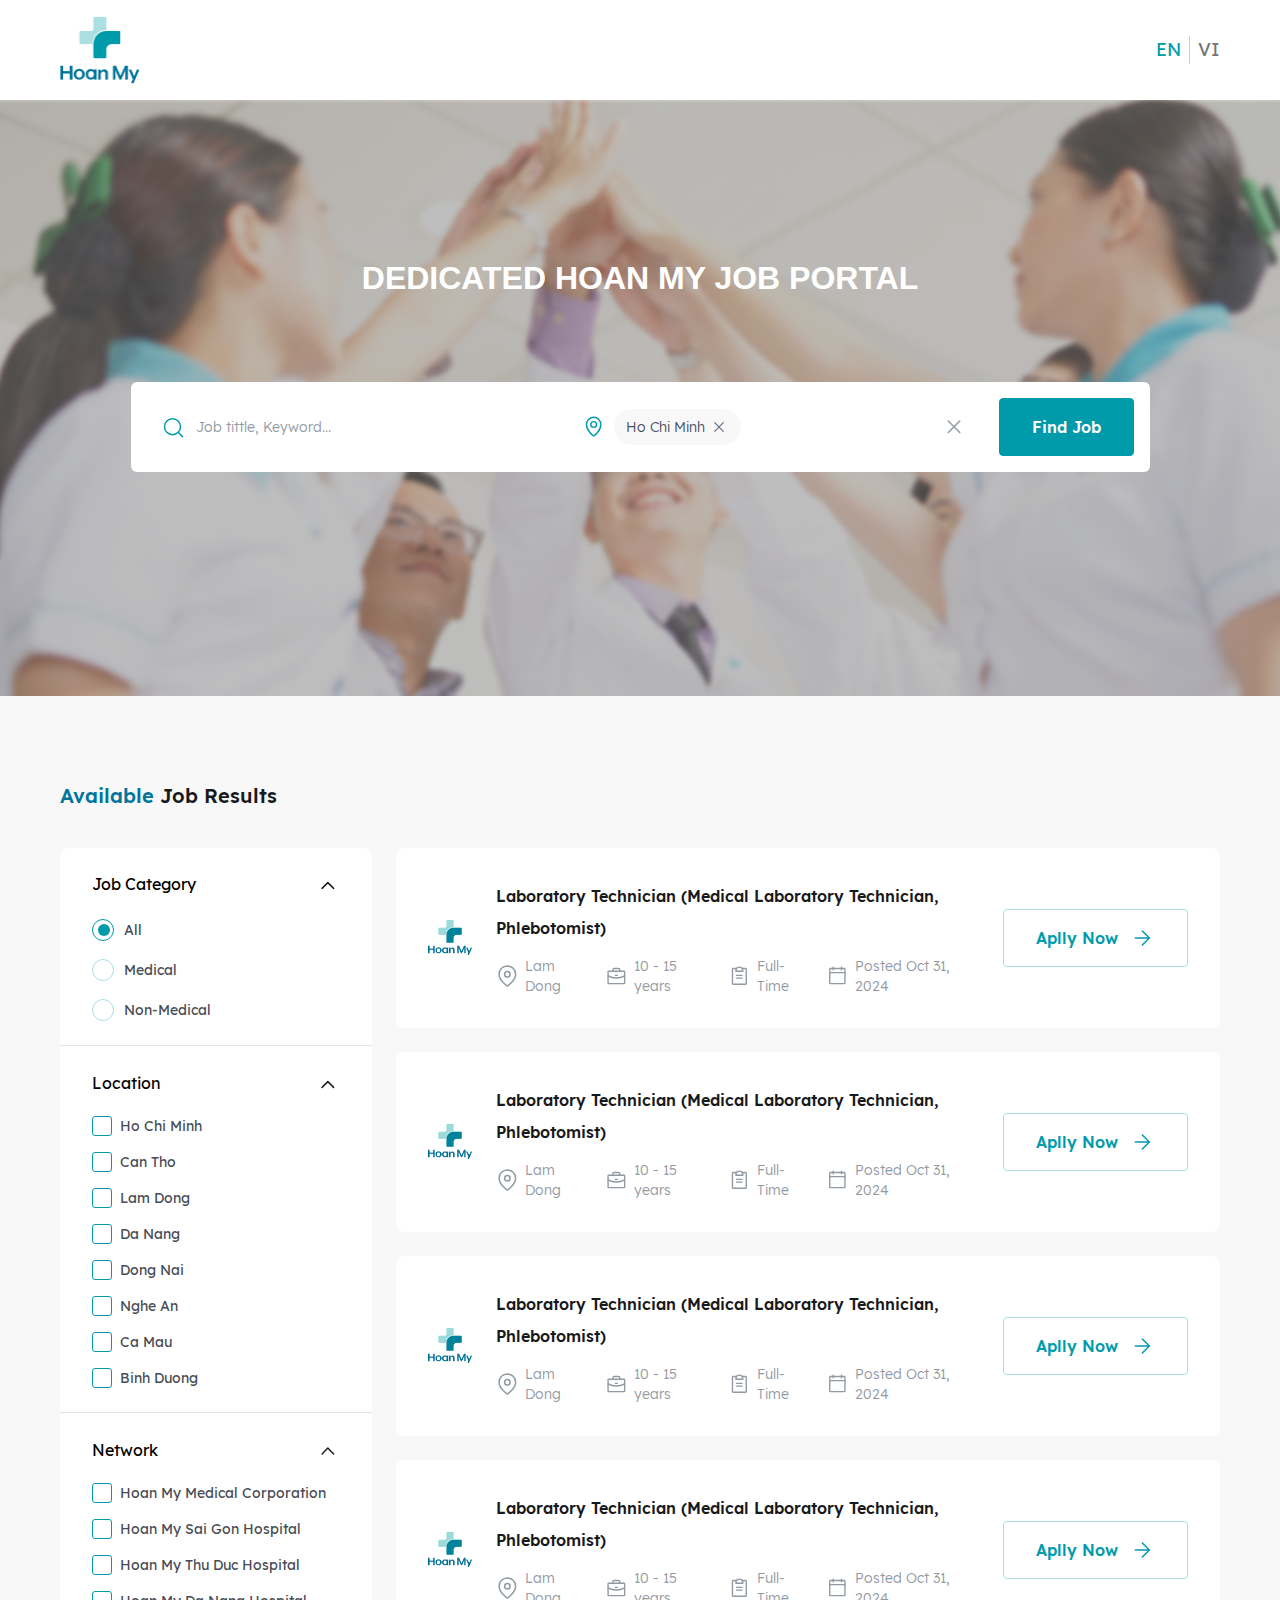
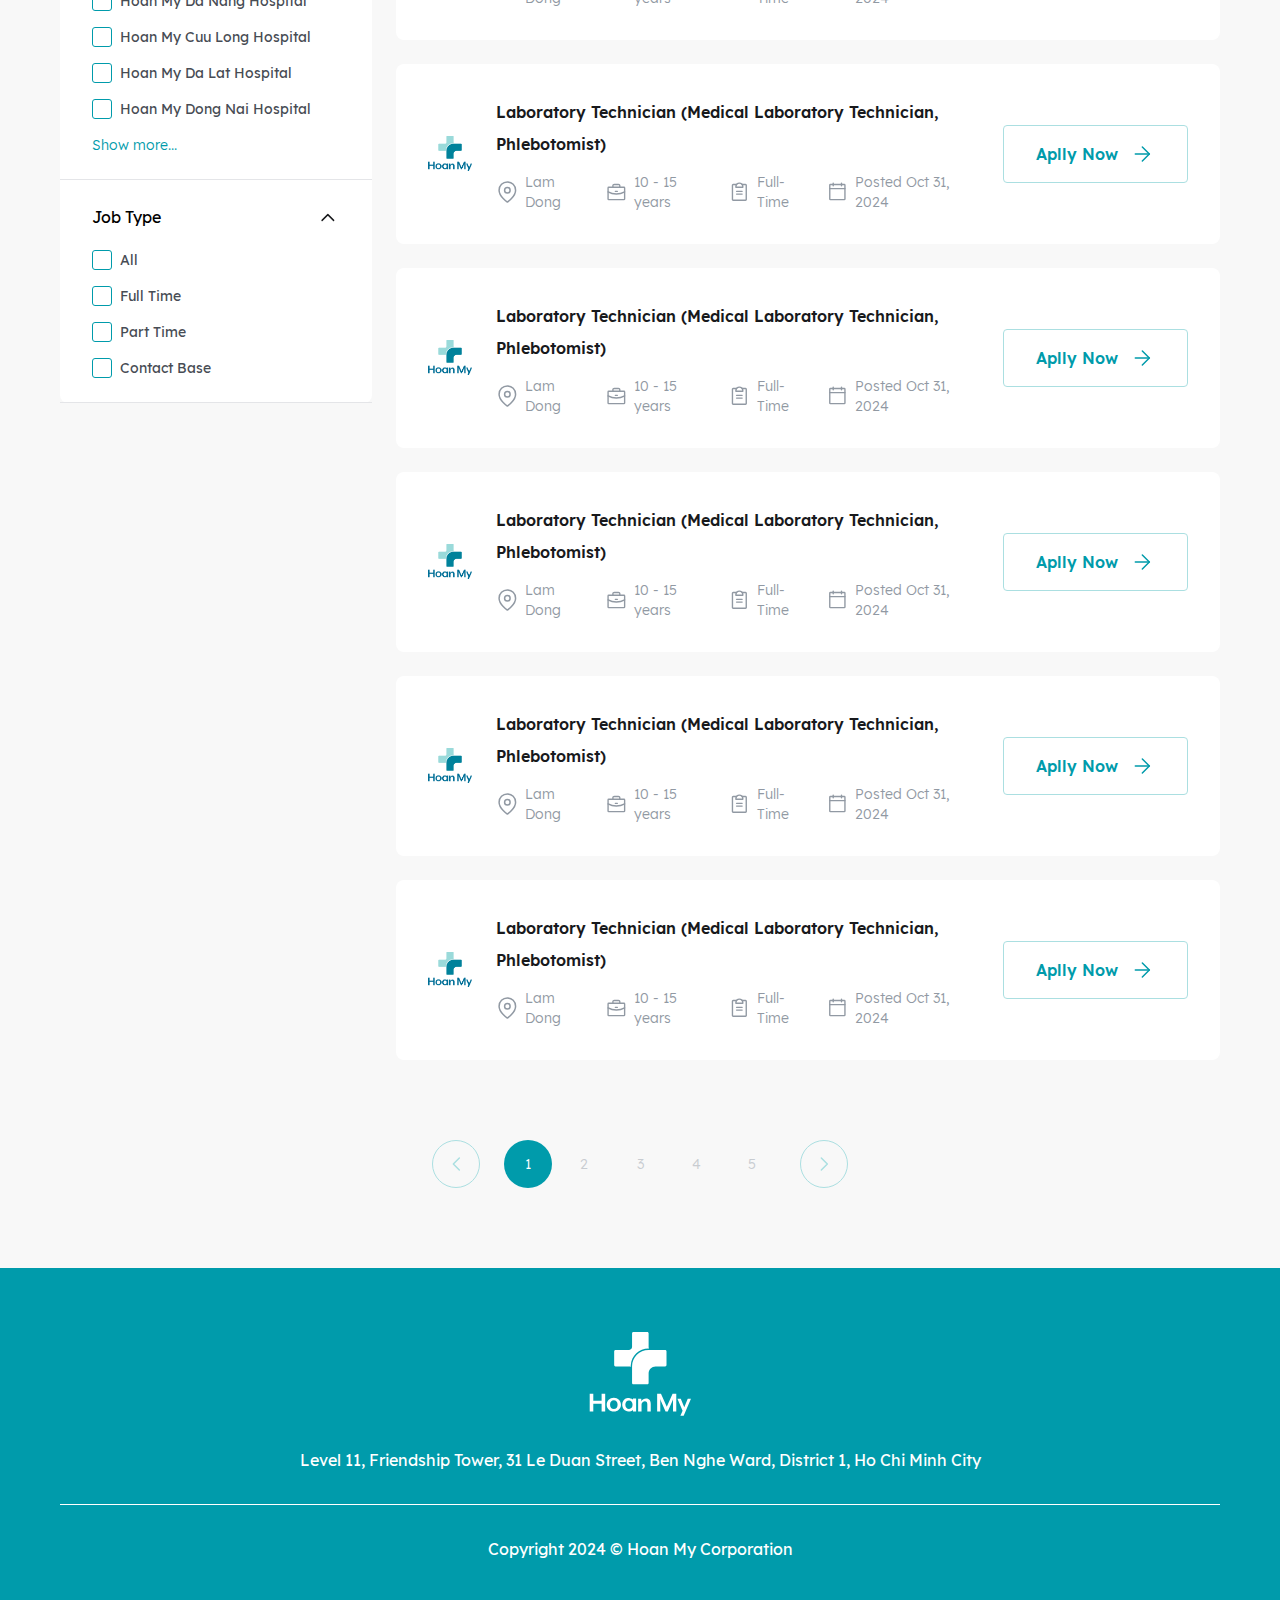
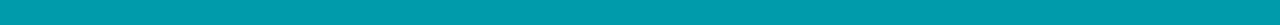
==== index.html @ b4cf0b46 "build job detail page" ====
<!DOCTYPE html>
<html lang="en">
<head>
    <meta charset="UTF-8">
    <meta name="viewport" content="width=device-width, initial-scale=1.0">
    <title>Hoanmy Career</title>
    <link rel="icon" type="image/png" href="./assets/images/logo.png">

    <!-- library -->
    <link rel="stylesheet" href="./assets/library/bootstrap/bootstrap.min.css" />
    <link rel="stylesheet" href="./assets/library/slick/slick/slick.css">
    <link rel="stylesheet" href="./assets/library/slick/slick/slick-theme.css">
    <link rel="stylesheet" href="https://cdnjs.cloudflare.com/ajax/libs/font-awesome/4.7.0/css/font-awesome.min.css">

    <!-- css -->
    <link rel="stylesheet" href="./assets/css/header.css">
    <link rel="stylesheet" href="./assets/css/footer.css">
    <link rel="stylesheet" href="./assets/css/main.css">
    <link rel="stylesheet" href="./assets/css/home.css">
</head>
<body>
    <header>
        <div class="container">
            <div class="header">
                <div>
                    <img class="header-logo" src="./assets/images/logo.png" alt="Hoanmy Logo">
                </div>
                <div class="language">
                    <a class="language-text active" href="#">EN</a>
                    <a class="language-text" href="#">VI</a>
                </div>
            </div>
        </div>
    </header>
    <main>
        <section class="hero">
            <img class="hero-banner" src="./assets/images/hero-banner.png" alt="hoanmy hero banner">
            <div class="hero-content">
                <div class="container">
                    <div>
                        <div class="hero-container">
                            <div class="hero-heading">
                                <h1 class="hero-title">DEDICATED HOAN MY JOB PORTAL</h1>
                            </div>
                            <form class="search">
                                <div class="search-container">
                                    <div class="search-text">
                                        <div class="keyword-text">
                                            <div>
                                                <img src="./assets/images/fi_search.svg" alt="search logo">
                                            </div>
                                            <input type="text" name="keyword" id="keyword" placeholder="Job tittle, Keyword...">
                                        </div>
                                    </div>
                                    <div class="search-dropdown">
                                        <div class="dropdown">
                                            <div>
                                                <img class="logo-location" src="./assets/images/search-location.svg" alt="location logo">
                                            </div>
                                            <div class="dropdown-label">Preferred Location</div>
                                            <div class="dropdown-list">
                                                <div>
                                                    <div class="checkbox">
                                                        <input type="checkbox" name="dropdown-group" class="check checkbox-custom" id="checkbox-custom_01" value="1">
                                                        <label for="checkbox-custom_01" class="checkbox-custom-label">Ho Chi Minh</label>
                                                    </div>
                                                    <div class="checkbox">
                                                        <input type="checkbox" name="dropdown-group" class="check checkbox-custom" id="checkbox-custom_02" value="2">
                                                        <label for="checkbox-custom_02" class="checkbox-custom-label">Can Tho</label>
                                                    </div>
                                                    <div class="checkbox">
                                                        <input type="checkbox" name="dropdown-group" class="check checkbox-custom" id="checkbox-custom_03" value="3">
                                                        <label for="checkbox-custom_03" class="checkbox-custom-label">Lam Dong</label>
                                                    </div>
                                                    <div class="checkbox">
                                                        <input type="checkbox" name="dropdown-group" class="check checkbox-custom" id="checkbox-custom_09" value="9">
                                                        <label for="checkbox-custom_09" class="checkbox-custom-label">Da Nang</label>
                                                    </div>
                                                    <div class="checkbox">
                                                        <input type="checkbox" name="dropdown-group" class="check checkbox-custom" id="checkbox-custom_04" value="4">
                                                        <label for="checkbox-custom_04" class="checkbox-custom-label">Dong Nai</label>
                                                    </div>
                                                    <div class="checkbox">
                                                        <input type="checkbox" name="dropdown-group" class="check checkbox-custom" id="checkbox-custom_05" value="5">
                                                        <label for="checkbox-custom_05" class="checkbox-custom-label">Nghe An</label>
                                                    </div>
                                                    <div class="checkbox">
                                                        <input type="checkbox" name="dropdown-group" class="check checkbox-custom" id="checkbox-custom_06" value="6">
                                                        <label for="checkbox-custom_06" class="checkbox-custom-label">Ca Mau</label>
                                                    </div>
                                                    <div class="checkbox">
                                                        <input type="checkbox" name="dropdown-group" class="check checkbox-custom" id="checkbox-custom_07" value="7">
                                                        <label for="checkbox-custom_07" class="checkbox-custom-label">Binh duong</label>
                                                    </div>
                                                    <div class="checkbox">
                                                        <input type="checkbox" name="dropdown-group" class="check checkbox-custom" id="checkbox-custom_08" value="8">
                                                        <label for="checkbox-custom_08" class="checkbox-custom-label">Binh Phuoc</label>
                                                    </div>
                                                </div>
                                            </div>
                                            <div>
                                                <img class="logo-dropdown" src="./assets/images/search-dropdown.svg" alt="dropdown cion">
                                                <img class="logo-close" src="./assets/images/close-dropdown.svg" alt="close icon">
                                            </div>
                                        </div>
                                    </div>
                                    <div class="search-button">
                                        <button class="btn btn-primary">Find Job</button>
                                    </div>
                                </div>
                            </form>
                        </div>
                    </div>
                </div>
            </div>
        </section>
        <section class="career">
            <div class="container">
                <div class="career-heading">
                    <div class="career-title"><span>Available</span> Job Results</div>
                    <div class="filter-carrer">
                        <div>Filter</div>
                        <div><img src="./assets/images/SlidersHorizontal.svg" alt="SlidersHorizontal icon"></div>
                    </div>
                </div>
                <div class="career-result">
                    <form class="career-filter">
                        <div class="filter-item">
                            <div class="filter-item-top">
                                <div class="filter-heading">
                                    Job Category
                                </div>
                                <div>
                                    <img class="filter-icon-up" src="./assets/images/fi_chevron-up.svg" alt="chevron-up icon">
                                </div>
                            </div>
                            <div class="filter-item-bottom">
                                <div class="filter-bottom-list">
                                    <div>
                                        <input type="radio" id="all" name="category" value="all" checked>
                                        <label for="all">All</label>
                                    </div>
                                    <div>
                                        <input type="radio" id="medical" name="category" value="medical">
                                        <label for="medical">Medical</label>
                                    </div>
                                    <div>
                                        <input type="radio" id="non-medical" name="category" value="non-medical">
                                        <label for="non-medical">Non-Medical</label>
                                    </div>
                                </div>
                            </div>
                        </div>
                        <div class="filter-item">
                            <div class="filter-item-top">
                                <div class="filter-heading">
                                    Location
                                </div>
                                <div>
                                    <img class="filter-icon-up" src="./assets/images/fi_chevron-up.svg" alt="chevron-up icon">
                                </div>
                            </div>
                            <div class="filter-item-bottom">
                                <div class="filter-bottom-list">
                                    <div class="group-checkbox">
                                        <input type="checkbox" id="location_1" name="location_1" value="ho chi minh">
                                        <label for="location_1">Ho Chi Minh</label>
                                    </div>
                                    <div class="group-checkbox">
                                        <input type="checkbox" id="location_2" name="location_2" value="can tho">
                                        <label for="location_2">Can Tho</label>
                                    </div>
                                    <div class="group-checkbox">
                                        <input type="checkbox" id="location_3" name="location_3" value="lam dong">
                                        <label for="location_3">Lam Dong</label>
                                    </div>
                                    <div class="group-checkbox">
                                        <input type="checkbox" id="location_4" name="location_4" value="da nang">
                                        <label for="location_4">Da Nang</label>
                                    </div>
                                    <div class="group-checkbox">
                                        <input type="checkbox" id="location_5" name="location_5" value="Dong Nai">
                                        <label for="location_5">Dong Nai</label>
                                    </div>
                                    <div class="group-checkbox">
                                        <input type="checkbox" id="location_6" name="location_6" value="Nghe An">
                                        <label for="location_6">Nghe An</label>
                                    </div>
                                    <div class="group-checkbox">
                                        <input type="checkbox" id="location_7" name="location_7" value="Ca Mau">
                                        <label for="location_7">Ca Mau</label>
                                    </div>
                                    <div class="group-checkbox">
                                        <input type="checkbox" id="location_8" name="location_8" value="Binh Duong">
                                        <label for="location_8">Binh Duong</label>
                                    </div>
                                </div>
                            </div>
                        </div>
                        <div class="filter-item">
                            <div class="filter-item-top">
                                <div class="filter-heading">
                                    Network
                                </div>
                                <div>
                                    <img class="filter-icon-up" src="./assets/images/fi_chevron-up.svg" alt="chevron-up icon">
                                </div>
                            </div>
                            <div class="filter-item-bottom">
                                <div class="filter-bottom-list">
                                    <div class="group-checkbox">
                                        <input type="checkbox" id="network_1" name="network_1" value="Hoan My Medical Corporation">
                                        <label for="network_1">Hoan My Medical Corporation</label>
                                    </div>
                                    <div class="group-checkbox">
                                        <input type="checkbox" id="network_2" name="network_2" value="Hoan My Sai Gon Hospital">
                                        <label for="network_2">Hoan My Sai Gon Hospital</label>
                                    </div>
                                    <div class="group-checkbox">
                                        <input type="checkbox" id="network_3" name="network_3" value="Hoan My Thu Duc Hospital">
                                        <label for="network_3">Hoan My Thu Duc Hospital</label>
                                    </div>
                                    <div class="group-checkbox">
                                        <input type="checkbox" id="network_4" name="network_4" value="Hoan My Da Nang Hospital">
                                        <label for="network_4">Hoan My Da Nang Hospital</label>
                                    </div>
                                    <div class="group-checkbox">
                                        <input type="checkbox" id="network_5" name="network_5" value="Hoan My Cuu Long Hospital">
                                        <label for="network_5">Hoan My Cuu Long Hospital</label>
                                    </div>
                                    <div class="group-checkbox">
                                        <input type="checkbox" id="network_6" name="network_6" value="Hoan My Da Lat Hospital">
                                        <label for="network_6">Hoan My Da Lat Hospital</label>
                                    </div>
                                    <div class="group-checkbox">
                                        <input type="checkbox" id="network_7" name="network_7" value="Hoan My Dong Nai Hospital">
                                        <label for="network_7">Hoan My Dong Nai Hospital</label>
                                    </div>
                                    <div class="show-more-filter">Show more...</div>
                                </div>
                            </div>
                        </div>
                        <div class="filter-item">
                            <div class="filter-item-top">
                                <div class="filter-heading">
                                    Job Type
                                </div>
                                <div>
                                    <img class="filter-icon-up" src="./assets/images/fi_chevron-up.svg" alt="chevron-up icon">
                                </div>
                            </div>
                            <div class="filter-item-bottom">
                                <div class="filter-bottom-list">
                                    <div class="group-checkbox">
                                        <input type="checkbox" id="type_1" name="type_1" value="All">
                                        <label for="type_1">All</label>
                                    </div>
                                    <div class="group-checkbox">
                                        <input type="checkbox" id="type_2" name="type_2" value="Full Time">
                                        <label for="type_2">Full Time</label>
                                    </div>
                                    <div class="group-checkbox">
                                        <input type="checkbox" id="type_3" name="type_3" value="Part Time">
                                        <label for="type_3">Part Time</label>
                                    </div>
                                    <div class="group-checkbox">
                                        <input type="checkbox" id="type_4" name="type_4" value="Contact Base">
                                        <label for="type_4">Contact Base</label>
                                    </div>
                                </div>
                            </div>
                        </div>
                    </form>
                    <div class="career-list">
                        <div class="career-item">
                            <div>
                                <img class="logo" src="./assets/images/logo-hoanmy.png" alt="hoanmy logo">
                            </div>
                            <div class="job-content">
                                <div class="job-title">Laboratory Technician (Medical Laboratory Technician, Phlebotomist)</div>
                                <div class="job-desc">
                                    <div>
                                        <div><img src="./assets/images/fi_map-pin.svg" alt="location"></div>
                                        <div>Lam Dong</div>
                                    </div>
                                    <div>
                                        <div><img src="./assets/images/Briefcase.svg" alt="year exp icon"></div>
                                        <div>10 - 15 years</div>
                                    </div>
                                    <div>
                                        <div><img src="./assets/images/ClipboardText.svg" alt="Clipboard icon"></div>
                                        <div>Full-Time</div>
                                    </div>
                                    <div>
                                        <div><img src="./assets/images/CalendarBlank.svg" alt="CalendarBlank icon"></div>
                                        <div>Posted Oct 31, 2024</div>
                                    </div>
                                </div>
                            </div>
                            <div class="job-btn">
                                <a href="./detail.html" class="btn btn-secondary">
                                    <span>Aplly now</span>
                                    <img src="./assets/images/fi_arrow-right.svg" alt="fi_arrow-right icon">
                                </a>
                            </div>
                        </div>
                        <div class="career-item">
                            <div>
                                <img class="logo" src="./assets/images/logo-hoanmy.png" alt="hoanmy logo">
                            </div>
                            <div class="job-content">
                                <div class="job-title">Laboratory Technician (Medical Laboratory Technician, Phlebotomist)</div>
                                <div class="job-desc">
                                    <div>
                                        <div><img src="./assets/images/fi_map-pin.svg" alt="location"></div>
                                        <div>Lam Dong</div>
                                    </div>
                                    <div>
                                        <div><img src="./assets/images/Briefcase.svg" alt="year exp icon"></div>
                                        <div>10 - 15 years</div>
                                    </div>
                                    <div>
                                        <div><img src="./assets/images/ClipboardText.svg" alt="Clipboard icon"></div>
                                        <div>Full-Time</div>
                                    </div>
                                    <div>
                                        <div><img src="./assets/images/CalendarBlank.svg" alt="CalendarBlank icon"></div>
                                        <div>Posted Oct 31, 2024</div>
                                    </div>
                                </div>
                            </div>
                            <div class="job-btn">
                                <a href="./detail.html" class="btn btn-secondary">
                                    <span>Aplly now</span>
                                    <img src="./assets/images/fi_arrow-right.svg" alt="fi_arrow-right icon">
                                </a>
                            </div>
                        </div>
                        <div class="career-item">
                            <div>
                                <img class="logo" src="./assets/images/logo-hoanmy.png" alt="hoanmy logo">
                            </div>
                            <div class="job-content">
                                <div class="job-title">Laboratory Technician (Medical Laboratory Technician, Phlebotomist)</div>
                                <div class="job-desc">
                                    <div>
                                        <div><img src="./assets/images/fi_map-pin.svg" alt="location"></div>
                                        <div>Lam Dong</div>
                                    </div>
                                    <div>
                                        <div><img src="./assets/images/Briefcase.svg" alt="year exp icon"></div>
                                        <div>10 - 15 years</div>
                                    </div>
                                    <div>
                                        <div><img src="./assets/images/ClipboardText.svg" alt="Clipboard icon"></div>
                                        <div>Full-Time</div>
                                    </div>
                                    <div>
                                        <div><img src="./assets/images/CalendarBlank.svg" alt="CalendarBlank icon"></div>
                                        <div>Posted Oct 31, 2024</div>
                                    </div>
                                </div>
                            </div>
                            <div class="job-btn">
                                <a href="./detail.html" class="btn btn-secondary">
                                    <span>Aplly now</span>
                                    <img src="./assets/images/fi_arrow-right.svg" alt="fi_arrow-right icon">
                                </a>
                            </div>
                        </div>
                        <div class="career-item">
                            <div>
                                <img class="logo" src="./assets/images/logo-hoanmy.png" alt="hoanmy logo">
                            </div>
                            <div class="job-content">
                                <div class="job-title">Laboratory Technician (Medical Laboratory Technician, Phlebotomist)</div>
                                <div class="job-desc">
                                    <div>
                                        <div><img src="./assets/images/fi_map-pin.svg" alt="location"></div>
                                        <div>Lam Dong</div>
                                    </div>
                                    <div>
                                        <div><img src="./assets/images/Briefcase.svg" alt="year exp icon"></div>
                                        <div>10 - 15 years</div>
                                    </div>
                                    <div>
                                        <div><img src="./assets/images/ClipboardText.svg" alt="Clipboard icon"></div>
                                        <div>Full-Time</div>
                                    </div>
                                    <div>
                                        <div><img src="./assets/images/CalendarBlank.svg" alt="CalendarBlank icon"></div>
                                        <div>Posted Oct 31, 2024</div>
                                    </div>
                                </div>
                            </div>
                            <div class="job-btn">
                                <a href="./detail.html" class="btn btn-secondary">
                                    <span>Aplly now</span>
                                    <img src="./assets/images/fi_arrow-right.svg" alt="fi_arrow-right icon">
                                </a>
                            </div>
                        </div>
                        <div class="career-item">
                            <div>
                                <img class="logo" src="./assets/images/logo-hoanmy.png" alt="hoanmy logo">
                            </div>
                            <div class="job-content">
                                <div class="job-title">Laboratory Technician (Medical Laboratory Technician, Phlebotomist)</div>
                                <div class="job-desc">
                                    <div>
                                        <div><img src="./assets/images/fi_map-pin.svg" alt="location"></div>
                                        <div>Lam Dong</div>
                                    </div>
                                    <div>
                                        <div><img src="./assets/images/Briefcase.svg" alt="year exp icon"></div>
                                        <div>10 - 15 years</div>
                                    </div>
                                    <div>
                                        <div><img src="./assets/images/ClipboardText.svg" alt="Clipboard icon"></div>
                                        <div>Full-Time</div>
                                    </div>
                                    <div>
                                        <div><img src="./assets/images/CalendarBlank.svg" alt="CalendarBlank icon"></div>
                                        <div>Posted Oct 31, 2024</div>
                                    </div>
                                </div>
                            </div>
                            <div class="job-btn">
                                <a href="./detail.html" class="btn btn-secondary">
                                    <span>Aplly now</span>
                                    <img src="./assets/images/fi_arrow-right.svg" alt="fi_arrow-right icon">
                                </a>
                            </div>
                        </div>
                        <div class="career-item">
                            <div>
                                <img class="logo" src="./assets/images/logo-hoanmy.png" alt="hoanmy logo">
                            </div>
                            <div class="job-content">
                                <div class="job-title">Laboratory Technician (Medical Laboratory Technician, Phlebotomist)</div>
                                <div class="job-desc">
                                    <div>
                                        <div><img src="./assets/images/fi_map-pin.svg" alt="location"></div>
                                        <div>Lam Dong</div>
                                    </div>
                                    <div>
                                        <div><img src="./assets/images/Briefcase.svg" alt="year exp icon"></div>
                                        <div>10 - 15 years</div>
                                    </div>
                                    <div>
                                        <div><img src="./assets/images/ClipboardText.svg" alt="Clipboard icon"></div>
                                        <div>Full-Time</div>
                                    </div>
                                    <div>
                                        <div><img src="./assets/images/CalendarBlank.svg" alt="CalendarBlank icon"></div>
                                        <div>Posted Oct 31, 2024</div>
                                    </div>
                                </div>
                            </div>
                            <div class="job-btn">
                                <a href="./detail.html" class="btn btn-secondary">
                                    <span>Aplly now</span>
                                    <img src="./assets/images/fi_arrow-right.svg" alt="fi_arrow-right icon">
                                </a>
                            </div>
                        </div>
                        <div class="career-item">
                            <div>
                                <img class="logo" src="./assets/images/logo-hoanmy.png" alt="hoanmy logo">
                            </div>
                            <div class="job-content">
                                <div class="job-title">Laboratory Technician (Medical Laboratory Technician, Phlebotomist)</div>
                                <div class="job-desc">
                                    <div>
                                        <div><img src="./assets/images/fi_map-pin.svg" alt="location"></div>
                                        <div>Lam Dong</div>
                                    </div>
                                    <div>
                                        <div><img src="./assets/images/Briefcase.svg" alt="year exp icon"></div>
                                        <div>10 - 15 years</div>
                                    </div>
                                    <div>
                                        <div><img src="./assets/images/ClipboardText.svg" alt="Clipboard icon"></div>
                                        <div>Full-Time</div>
                                    </div>
                                    <div>
                                        <div><img src="./assets/images/CalendarBlank.svg" alt="CalendarBlank icon"></div>
                                        <div>Posted Oct 31, 2024</div>
                                    </div>
                                </div>
                            </div>
                            <div class="job-btn">
                                <a href="./detail.html" class="btn btn-secondary">
                                    <span>Aplly now</span>
                                    <img src="./assets/images/fi_arrow-right.svg" alt="fi_arrow-right icon">
                                </a>
                            </div>
                        </div>
                        <div class="career-item">
                            <div>
                                <img class="logo" src="./assets/images/logo-hoanmy.png" alt="hoanmy logo">
                            </div>
                            <div class="job-content">
                                <div class="job-title">Laboratory Technician (Medical Laboratory Technician, Phlebotomist)</div>
                                <div class="job-desc">
                                    <div>
                                        <div><img src="./assets/images/fi_map-pin.svg" alt="location"></div>
                                        <div>Lam Dong</div>
                                    </div>
                                    <div>
                                        <div><img src="./assets/images/Briefcase.svg" alt="year exp icon"></div>
                                        <div>10 - 15 years</div>
                                    </div>
                                    <div>
                                        <div><img src="./assets/images/ClipboardText.svg" alt="Clipboard icon"></div>
                                        <div>Full-Time</div>
                                    </div>
                                    <div>
                                        <div><img src="./assets/images/CalendarBlank.svg" alt="CalendarBlank icon"></div>
                                        <div>Posted Oct 31, 2024</div>
                                    </div>
                                </div>
                            </div>
                            <div class="job-btn">
                                <a href="./detail.html" class="btn btn-secondary">
                                    <span>Aplly now</span>
                                    <img src="./assets/images/fi_arrow-right.svg" alt="fi_arrow-right icon">
                                </a>
                            </div>
                        </div>
                        <div class="career-item">
                            <div>
                                <img class="logo" src="./assets/images/logo-hoanmy.png" alt="hoanmy logo">
                            </div>
                            <div class="job-content">
                                <div class="job-title">Laboratory Technician (Medical Laboratory Technician, Phlebotomist)</div>
                                <div class="job-desc">
                                    <div>
                                        <div><img src="./assets/images/fi_map-pin.svg" alt="location"></div>
                                        <div>Lam Dong</div>
                                    </div>
                                    <div>
                                        <div><img src="./assets/images/Briefcase.svg" alt="year exp icon"></div>
                                        <div>10 - 15 years</div>
                                    </div>
                                    <div>
                                        <div><img src="./assets/images/ClipboardText.svg" alt="Clipboard icon"></div>
                                        <div>Full-Time</div>
                                    </div>
                                    <div>
                                        <div><img src="./assets/images/CalendarBlank.svg" alt="CalendarBlank icon"></div>
                                        <div>Posted Oct 31, 2024</div>
                                    </div>
                                </div>
                            </div>
                            <div class="job-btn">
                                <a href="./detail.html" class="btn btn-secondary">
                                    <span>Aplly now</span>
                                    <img src="./assets/images/fi_arrow-right.svg" alt="fi_arrow-right icon">
                                </a>
                            </div>
                        </div>
                    </div>
                    <div class="no-result d-none">
                        <div class="title">No result is found</div>
                        <div class="desc">We haven't found a job that meets your criteria yet.</div>
                    </div>
                    <div class="career-list-mb">
                        <a href="./detail.html" class="career-list-mb-item">
                            <div class="career-list-mb-top">
                                <div class="logo">
                                    <img src="./assets/images/HMSG_Logo_Eng_Vertical.png" alt="hoanmy logo">
                                </div>
                                <div class="job-content">
                                    <div class="job-title">Laboratory Technician (Medical Laboratory Technician, Phlebotomist)</div>
                                    <div class="job-detail-mb">
                                        <div>
                                            <img src="./assets/images/fi_map-pin.svg" alt="map icon">
                                        </div>
                                        <div>Ho Chi Minh</div>
                                    </div>
                                </div>
                            </div>
                            <div class="career-list-mb-bot">
                                <div class="job-detail-mb">
                                    <div>
                                        <img src="./assets/images/Briefcase.svg" alt="Briefcase icon">
                                    </div>
                                    <div>10 - 15 years</div>
                                </div>
                                <div class="job-detail-mb">
                                    <div>
                                        <img src="./assets/images/ClipboardText.svg" alt="ClipboardText icon">
                                    </div>
                                    <div>Full-Time</div>
                                </div>
                                <div class="job-detail-mb">
                                    <div>
                                        <img src="./assets/images/CalendarBlank.svg" alt="CalendarBlank icon">
                                    </div>
                                    <div>Posted Oct 31, 2024</div>
                                </div>
                            </div>
                        </a>
                        <a href="./detail.html" class="career-list-mb-item">
                            <div class="career-list-mb-top">
                                <div class="logo">
                                    <img src="./assets/images/HMSG_Logo_Eng_Vertical.png" alt="hoanmy logo">
                                </div>
                                <div class="job-content">
                                    <div class="job-title">Laboratory Technician (Medical Laboratory Technician, Phlebotomist)</div>
                                    <div class="job-detail-mb">
                                        <div>
                                            <img src="./assets/images/fi_map-pin.svg" alt="map icon">
                                        </div>
                                        <div>Ho Chi Minh</div>
                                    </div>
                                </div>
                            </div>
                            <div class="career-list-mb-bot">
                                <div class="job-detail-mb">
                                    <div>
                                        <img src="./assets/images/Briefcase.svg" alt="Briefcase icon">
                                    </div>
                                    <div>10 - 15 years</div>
                                </div>
                                <div class="job-detail-mb">
                                    <div>
                                        <img src="./assets/images/ClipboardText.svg" alt="ClipboardText icon">
                                    </div>
                                    <div>Full-Time</div>
                                </div>
                                <div class="job-detail-mb">
                                    <div>
                                        <img src="./assets/images/CalendarBlank.svg" alt="CalendarBlank icon">
                                    </div>
                                    <div>Posted Oct 31, 2024</div>
                                </div>
                            </div>
                        </a>
                        <a href="./detail.html" class="career-list-mb-item">
                            <div class="career-list-mb-top">
                                <div class="logo">
                                    <img src="./assets/images/HMSG_Logo_Eng_Vertical.png" alt="hoanmy logo">
                                </div>
                                <div class="job-content">
                                    <div class="job-title">Laboratory Technician (Medical Laboratory Technician, Phlebotomist)</div>
                                    <div class="job-detail-mb">
                                        <div>
                                            <img src="./assets/images/fi_map-pin.svg" alt="map icon">
                                        </div>
                                        <div>Ho Chi Minh</div>
                                    </div>
                                </div>
                            </div>
                            <div class="career-list-mb-bot">
                                <div class="job-detail-mb">
                                    <div>
                                        <img src="./assets/images/Briefcase.svg" alt="Briefcase icon">
                                    </div>
                                    <div>10 - 15 years</div>
                                </div>
                                <div class="job-detail-mb">
                                    <div>
                                        <img src="./assets/images/ClipboardText.svg" alt="ClipboardText icon">
                                    </div>
                                    <div>Full-Time</div>
                                </div>
                                <div class="job-detail-mb">
                                    <div>
                                        <img src="./assets/images/CalendarBlank.svg" alt="CalendarBlank icon">
                                    </div>
                                    <div>Posted Oct 31, 2024</div>
                                </div>
                            </div>
                        </a>
                        <a href="./detail.html" class="career-list-mb-item">
                            <div class="career-list-mb-top">
                                <div class="logo">
                                    <img src="./assets/images/HMSG_Logo_Eng_Vertical.png" alt="hoanmy logo">
                                </div>
                                <div class="job-content">
                                    <div class="job-title">Laboratory Technician (Medical Laboratory Technician, Phlebotomist)</div>
                                    <div class="job-detail-mb">
                                        <div>
                                            <img src="./assets/images/fi_map-pin.svg" alt="map icon">
                                        </div>
                                        <div>Ho Chi Minh</div>
                                    </div>
                                </div>
                            </div>
                            <div class="career-list-mb-bot">
                                <div class="job-detail-mb">
                                    <div>
                                        <img src="./assets/images/Briefcase.svg" alt="Briefcase icon">
                                    </div>
                                    <div>10 - 15 years</div>
                                </div>
                                <div class="job-detail-mb">
                                    <div>
                                        <img src="./assets/images/ClipboardText.svg" alt="ClipboardText icon">
                                    </div>
                                    <div>Full-Time</div>
                                </div>
                                <div class="job-detail-mb">
                                    <div>
                                        <img src="./assets/images/CalendarBlank.svg" alt="CalendarBlank icon">
                                    </div>
                                    <div>Posted Oct 31, 2024</div>
                                </div>
                            </div>
                        </a>
                        <a href="./detail.html" class="career-list-mb-item">
                            <div class="career-list-mb-top">
                                <div class="logo">
                                    <img src="./assets/images/HMSG_Logo_Eng_Vertical.png" alt="hoanmy logo">
                                </div>
                                <div class="job-content">
                                    <div class="job-title">Laboratory Technician (Medical Laboratory Technician, Phlebotomist)</div>
                                    <div class="job-detail-mb">
                                        <div>
                                            <img src="./assets/images/fi_map-pin.svg" alt="map icon">
                                        </div>
                                        <div>Ho Chi Minh</div>
                                    </div>
                                </div>
                            </div>
                            <div class="career-list-mb-bot">
                                <div class="job-detail-mb">
                                    <div>
                                        <img src="./assets/images/Briefcase.svg" alt="Briefcase icon">
                                    </div>
                                    <div>10 - 15 years</div>
                                </div>
                                <div class="job-detail-mb">
                                    <div>
                                        <img src="./assets/images/ClipboardText.svg" alt="ClipboardText icon">
                                    </div>
                                    <div>Full-Time</div>
                                </div>
                                <div class="job-detail-mb">
                                    <div>
                                        <img src="./assets/images/CalendarBlank.svg" alt="CalendarBlank icon">
                                    </div>
                                    <div>Posted Oct 31, 2024</div>
                                </div>
                            </div>
                        </a>
                        <a href="./detail.html" class="career-list-mb-item">
                            <div class="career-list-mb-top">
                                <div class="logo">
                                    <img src="./assets/images/HMSG_Logo_Eng_Vertical.png" alt="hoanmy logo">
                                </div>
                                <div class="job-content">
                                    <div class="job-title">Laboratory Technician (Medical Laboratory Technician, Phlebotomist)</div>
                                    <div class="job-detail-mb">
                                        <div>
                                            <img src="./assets/images/fi_map-pin.svg" alt="map icon">
                                        </div>
                                        <div>Ho Chi Minh</div>
                                    </div>
                                </div>
                            </div>
                            <div class="career-list-mb-bot">
                                <div class="job-detail-mb">
                                    <div>
                                        <img src="./assets/images/Briefcase.svg" alt="Briefcase icon">
                                    </div>
                                    <div>10 - 15 years</div>
                                </div>
                                <div class="job-detail-mb">
                                    <div>
                                        <img src="./assets/images/ClipboardText.svg" alt="ClipboardText icon">
                                    </div>
                                    <div>Full-Time</div>
                                </div>
                                <div class="job-detail-mb">
                                    <div>
                                        <img src="./assets/images/CalendarBlank.svg" alt="CalendarBlank icon">
                                    </div>
                                    <div>Posted Oct 31, 2024</div>
                                </div>
                            </div>
                        </a>
                        <a href="./detail.html" class="career-list-mb-item">
                            <div class="career-list-mb-top">
                                <div class="logo">
                                    <img src="./assets/images/HMSG_Logo_Eng_Vertical.png" alt="hoanmy logo">
                                </div>
                                <div class="job-content">
                                    <div class="job-title">Laboratory Technician (Medical Laboratory Technician, Phlebotomist)</div>
                                    <div class="job-detail-mb">
                                        <div>
                                            <img src="./assets/images/fi_map-pin.svg" alt="map icon">
                                        </div>
                                        <div>Ho Chi Minh</div>
                                    </div>
                                </div>
                            </div>
                            <div class="career-list-mb-bot">
                                <div class="job-detail-mb">
                                    <div>
                                        <img src="./assets/images/Briefcase.svg" alt="Briefcase icon">
                                    </div>
                                    <div>10 - 15 years</div>
                                </div>
                                <div class="job-detail-mb">
                                    <div>
                                        <img src="./assets/images/ClipboardText.svg" alt="ClipboardText icon">
                                    </div>
                                    <div>Full-Time</div>
                                </div>
                                <div class="job-detail-mb">
                                    <div>
                                        <img src="./assets/images/CalendarBlank.svg" alt="CalendarBlank icon">
                                    </div>
                                    <div>Posted Oct 31, 2024</div>
                                </div>
                            </div>
                        </a>
                        <a href="./detail.html" class="career-list-mb-item">
                            <div class="career-list-mb-top">
                                <div class="logo">
                                    <img src="./assets/images/HMSG_Logo_Eng_Vertical.png" alt="hoanmy logo">
                                </div>
                                <div class="job-content">
                                    <div class="job-title">Laboratory Technician (Medical Laboratory Technician, Phlebotomist)</div>
                                    <div class="job-detail-mb">
                                        <div>
                                            <img src="./assets/images/fi_map-pin.svg" alt="map icon">
                                        </div>
                                        <div>Ho Chi Minh</div>
                                    </div>
                                </div>
                            </div>
                            <div class="career-list-mb-bot">
                                <div class="job-detail-mb">
                                    <div>
                                        <img src="./assets/images/Briefcase.svg" alt="Briefcase icon">
                                    </div>
                                    <div>10 - 15 years</div>
                                </div>
                                <div class="job-detail-mb">
                                    <div>
                                        <img src="./assets/images/ClipboardText.svg" alt="ClipboardText icon">
                                    </div>
                                    <div>Full-Time</div>
                                </div>
                                <div class="job-detail-mb">
                                    <div>
                                        <img src="./assets/images/CalendarBlank.svg" alt="CalendarBlank icon">
                                    </div>
                                    <div>Posted Oct 31, 2024</div>
                                </div>
                            </div>
                        </a>
                        <a href="./detail.html" class="career-list-mb-item">
                            <div class="career-list-mb-top">
                                <div class="logo">
                                    <img src="./assets/images/HMSG_Logo_Eng_Vertical.png" alt="hoanmy logo">
                                </div>
                                <div class="job-content">
                                    <div class="job-title">Laboratory Technician (Medical Laboratory Technician, Phlebotomist)</div>
                                    <div class="job-detail-mb">
                                        <div>
                                            <img src="./assets/images/fi_map-pin.svg" alt="map icon">
                                        </div>
                                        <div>Ho Chi Minh</div>
                                    </div>
                                </div>
                            </div>
                            <div class="career-list-mb-bot">
                                <div class="job-detail-mb">
                                    <div>
                                        <img src="./assets/images/Briefcase.svg" alt="Briefcase icon">
                                    </div>
                                    <div>10 - 15 years</div>
                                </div>
                                <div class="job-detail-mb">
                                    <div>
                                        <img src="./assets/images/ClipboardText.svg" alt="ClipboardText icon">
                                    </div>
                                    <div>Full-Time</div>
                                </div>
                                <div class="job-detail-mb">
                                    <div>
                                        <img src="./assets/images/CalendarBlank.svg" alt="CalendarBlank icon">
                                    </div>
                                    <div>Posted Oct 31, 2024</div>
                                </div>
                            </div>
                        </a>
                    </div>
                </div>
                <div class="pagination">
                    <div class="pagination-container">
                        <div class="pagi-prev pagi-btn">
                            <svg xmlns="http://www.w3.org/2000/svg" width="25" height="24" viewBox="0 0 25 24" fill="none">
                                <path d="M15.3398 18L9.33984 12L15.3398 6" stroke="#ABDFE1" stroke-width="1.5" stroke-linecap="round" stroke-linejoin="round"/>
                            </svg>
                        </div>
                        <div class="pagi-group">
                            <div class="pagi-page active">1</div>
                            <div class="pagi-page">2</div>
                            <div class="pagi-page">3</div>
                            <div class="pagi-page">4</div>
                            <div class="pagi-page">5</div>
                        </div>
                        <div class="pagi-next pagi-btn">
                            <svg xmlns="http://www.w3.org/2000/svg" width="25" height="24" viewBox="0 0 25 24" fill="none">
                                <path d="M9.33984 18L15.3398 12L9.33984 6" stroke="#ABDFE1" stroke-width="1.5" stroke-linecap="round" stroke-linejoin="round"/>
                            </svg>
                        </div>
                    </div>
                </div>
            </div>
        </section>
    </main>
    <footer>
        <div class="container">
            <div class="footer-container">
                <div>
                    <img src="./assets/images/logo.svg" alt="hoanmy logo">
                </div>
                <div>
                    Level 11, Friendship Tower, 31 Le Duan Street, Ben Nghe Ward, District 1, Ho Chi Minh City
                </div>
                <div class="line"></div>
                <div>Copyright 2024 © Hoan My Corporation</div>
            </div>
        </div>
    </footer>
</body>

<!-- library -->
<script src="./assets/library/jquery/jquery.min.js"></script>
<script src="./assets/library/slick/slick/slick.min.js"></script>
<script src="./assets/library/validate/jquery.validate.js"></script>
<script src="./assets/library/bootstrap/bootstrap.bundle.min.js"></script>

<!-- js -->
<script src="./assets/js/main.js"></script>
<script src="./assets/js/home.js"></script>
</html>
---- assets/css/header.css ----
.header {
    height: 100px;
    display: flex;
    align-items: center;
    justify-content: space-between;
}

.header-logo {
    width: 80px;
    height: auto;
    object-fit: cover;
}

.language {
    display: flex;
    align-items: center;
    justify-content: center;
}

.language-text {
    display: inline-flex;
    font-size: 18px;
    line-height: 28px;
    font-weight: 500;
    color: #757575;
    transition: all 0.3s linear;
}

.language-text:hover {
    color: var(--primary-500);
    transition: all 0.3s linear;
}

.language-text:first-child {
    border-right: 1px solid rgba(0, 0, 0, 0.2);
    margin-right: 8px;
    padding-right: 8px;
}

.language-text.active {
    color: var(--primary-500);
}


@media screen and (max-width: 576px) {

    .header {
        height: 62.4px;
    }

    .header-logo {
        width: 56px;
        height: auto;
        object-fit: cover;
    }

    .language-text {
        font-size: 14px;
        line-height: 20px;
        font-weight: 450;
    }
}
---- assets/css/footer.css ----
footer {
    padding: 64px 0;
    background-color: var(--primary-500);

    font-size: 16px;
    font-style: normal;
    font-weight: 500;
    line-height: 24px;
    color: #fff;
}

footer .footer-container {
    display: flex;
    flex-direction: column;
    align-items: center;
    justify-content: center;
    gap: 32px;
}

footer .line {
    display: block;
    content: '';
    height: 1px;
    width: 100%;
    background-color: #fff;
}

@media screen and (max-width: 576px) {
    footer {
        font-size: 14px;
        font-style: normal;
        font-weight: 500;
        line-height: 20px;
        text-align: center;
    }
}
---- assets/css/main.css ----
@font-face {
    font-family: 'Lexend';
    src: url('../fonts/Lexend-ExtraBold.woff2') format('woff2'),
        url('../fonts/Lexend-ExtraBold.woff') format('woff');
    font-weight: bold;
    font-style: normal;
    font-display: swap;
}

@font-face {
    font-family: 'Lexend';
    src: url('../fonts/Lexend-Regular.woff2') format('woff2'),
        url('../fonts/Lexend-Regular.woff') format('woff');
    font-weight: 400;
    font-style: normal;
    font-display: swap;
}

@font-face {
    font-family: 'Lexend';
    src: url('../fonts/Lexend-SemiBold.woff2') format('woff2'),
        url('../fonts/Lexend-SemiBold.woff') format('woff');
    font-weight: 600;
    font-style: normal;
    font-display: swap;
}

@font-face {
    font-family: 'Lexend';
    src: url('../fonts/Lexend-ExtraLight.woff2') format('woff2'),
        url('../fonts/Lexend-ExtraLight.woff') format('woff');
    font-weight: 200;
    font-style: normal;
    font-display: swap;
}

@font-face {
    font-family: 'Lexend';
    src: url('../fonts/Lexend-Medium.woff2') format('woff2'),
        url('../fonts/Lexend-Medium.woff') format('woff');
    font-weight: 500;
    font-style: normal;
    font-display: swap;
}

@font-face {
    font-family: 'Lexend';
    src: url('../fonts/Lexend-Light.woff2') format('woff2'),
        url('../fonts/Lexend-Light.woff') format('woff');
    font-weight: 300;
    font-style: normal;
    font-display: swap;
}

@font-face {
    font-family: 'Lexend';
    src: url('../fonts/Lexend-Bold.woff2') format('woff2'),
        url('../fonts/Lexend-Bold.woff') format('woff');
    font-weight: 700;
    font-style: normal;
    font-display: swap;
}

@font-face {
    font-family: 'Lexend';
    src: url('../fonts/Lexend-Thin.woff2') format('woff2'),
        url('../fonts/Lexend-Thin.woff') format('woff');
    font-weight: 100;
    font-style: normal;
    font-display: swap;
}

:root {
    --primary-500: #009BAB;
    --primary-600: #007C89;
    --secondary-500: #00749B;
    --tertiary-500: #ABDFE1;
}

ul {
    list-style: none;
    margin: 0;
    padding: 0;
}

body {
    font-family: 'Lexend', sans-serif;
    color: #000;
    background-color: #fff;
    overflow-x: hidden;
}

a {
    text-decoration: none;
}

h3,
h2,
h1 {
    font-family: 'SFD-Bold', sans-serif;
}

@media screen and (min-width: 1200px) {
    .container {
        max-width: 1440px;
        padding: 0 60px 0;
    }
}

@media screen and (max-width: 576px) {
    .container {
        padding: 0 24px 0;
    }
}

/* components */

.btn {
    display: flex;
    align-items: center;
    justify-content: center;
    gap: 12px;
    padding: 16px 32px;
    border-radius: 4px;

    font-size: 16px;
    line-height: 24px;
    font-weight: 600;

    text-transform: capitalize;
    width: fit-content;
}

.btn:hover img {
    filter: brightness(0) invert(1);
}

.btn-primary {
    border: 1px solid var(--primary-500);
    background-color: var(--primary-500);
    color: #fff;
    transition: all 0.3s linear;
}

.btn-primary:hover {
    border: 1px solid var(--primary-600);
    background-color: var(--primary-600);
    transition: all 0.3s linear;
}

.btn-primary:focus,
.btn-secondary:focus,
.btn-white:focus {
    border: 1px solid var(--secondary-500);
    background-color: var(--secondary-500);
}

.btn-secondary {
    border: 1px solid var(--tertiary-500);
    background-color: #fff;
    color: var(--primary-500);
    transition: all 0.3s linear;
}

.btn-secondary:hover,
.btn-white:hover {
    border: 1px solid var(--primary-500);
    background-color: var(--primary-500);
    color: #fff;
    transition: all 0.3s linear;
}

.btn-white {
    border: 1px solid #fff;
    background-color: #fff;
    color: var(--primary-500);
    transition: all 0.3s linear;
}

[type="radio"]:checked,
[type="radio"]:not(:checked) {
    position: absolute;
    left: -9999px;
}

[type="radio"]:checked+label,
[type="radio"]:not(:checked)+label {
    position: relative;
    padding-left: 32px;
    cursor: pointer;
    line-height: 22px;
    display: inline-block;
    color: #666;
}

[type="radio"]:checked+label:before,
[type="radio"]:not(:checked)+label:before {
    content: '';
    position: absolute;
    left: 0;
    top: -1px;
    width: 22px;
    height: 22px;

    border-radius: 100%;
    background: #fff;
}

[type="radio"]:not(:checked)+label:before {
    border: 1px solid var(--tertiary-500);
}

[type="radio"]:checked+label:before {
    border: 1px solid var(--primary-500);
}

[type="radio"]:checked+label:after,
[type="radio"]:not(:checked)+label:after {
    content: '';
    width: 12px;
    height: 12px;
    background: var(--primary-500);
    position: absolute;
    top: 3.9px;
    left: 5.5px;
    border-radius: 100%;
    -webkit-transition: all 0.2s ease;
    transition: all 0.2s ease;
}

[type="radio"]:not(:checked)+label:after {
    opacity: 0;
    -webkit-transform: scale(0);
    transform: scale(0);
}

[type="radio"]:checked+label:after {
    opacity: 1;
    -webkit-transform: scale(1);
    transform: scale(1);
}


.hero .dropdown .dropdown-list .checkbox input[type=checkbox] {
    appearance: none;
    width: 20px;
    height: 20px;
    border-radius: 3px;
    border: 1px solid var(--tertiary-500);
    position: relative;
}

input[type=checkbox] {
    appearance: none;
    width: 20px;
    height: 20px;
    border-radius: 3px;
    border: 1px solid var(--tertiary-500);
    position: relative;
}

input[type=checkbox] {
    border: 1px solid var(--primary-500)
}

input[type="checkbox"]:checked {
    background-color: var(--primary-500);
}

input[type="checkbox"]:checked::after {
    content: '✔';
    font-size: 12px;
    color: #fff;
    position: absolute;
    top: 0px;
    left: 4px;
}

.group-checkbox {
    display: flex;
    align-items: center;
    gap: 8px;
}

/* hero */

.hero {
    position: relative;
    width: 100%;
    height: auto;
}

.hero-banner {
    position: relative;
    width: 100%;
    height: auto;
    object-fit: cover;
    object-position: top;
    z-index: -1;
}

.hero .hero-content {
    position: absolute;
    top: 0;
    bottom: 0;
    left: 0;
    right: 0;
    z-index: 1;
}

.hero-container {
    display: flex;
    flex-direction: column;
    align-items: center;
    justify-content: center;
}

.hero-heading {
    padding: 154px 0 80px;
}

.hero-title {
    color: #fff;
    font-size: 32px;
    line-height: 48px;
    font-weight: 600;
    margin-bottom: 0;
}

.hero .search-container {
    padding: 16px;
    display: flex;
    align-items: center;
    justify-content: center;
    background-color: #fff;
    border-radius: 6px;
}

.hero .search-button {
    margin-left: 12px;
}

.hero .search-dropdown .dropdown {
    font-size: 14px;
    line-height: 20px;
    font-weight: 400;
    color: #9199A3;
}

.hero .search-dropdown .logo-location,
.hero .search-dropdown .logo-dropdown,
.hero .search-dropdown .logo-close {
    width: 24px;
    height: 24px;
    object-fit: contain;
    transition: all 0.3s linear;
}

.hero .dropdown {
    position: relative;
    display: flex;
    align-items: center;
    gap: 8px;
    padding: 8px 16px 8px 14px;
    border-radius: 8px;
    width: 420px;
    border: 1px solid transparent;
    cursor: pointer;
}

.hero .dropdown.open {
    border: 1px solid var(--primary-500);
}

.hero .dropdown.open .dropdown-list {
    display: block;
}

.hero .dropdown.open .logo-dropdown {
    transform: rotate(180deg);
    transition: all 0.3s linear;
}

.hero .dropdown .dropdown-label {
    flex: 1;
    display: flex;
    align-items: center;
    flex-wrap: nowrap;
    gap: 8px;
    max-width: 320px;
    overflow: auto;
}

.hero .dropdown .dropdown-label::-webkit-scrollbar {
    width: 0px;
    height: 0px;
}

.hero .dropdown .dropdown-label span {
    padding: 8px 12px;
}

.hero .dropdown .selected-item {
    display: flex;
    align-items: center;
    gap: 4px;
    flex-wrap: nowrap;
    font-size: 14px;
    line-height: 1;
    font-weight: 400;
    color: #464D61;
    background-color: #F8F8F8;
    border-radius: 30px;
    padding: 8px 12px;
    white-space: nowrap;
}

.hero .dropdown .dropdown-list {
    background-color: #fff;
    padding: 24px 32px;
    position: absolute;
    top: 60px;
    left: 0;
    right: 0;
    border-radius: 8px;
    width: 100%;
    max-height: 308px;
    overflow-y: auto;
    z-index: 2;
    border: 1px solid #E4E5E8;
    box-shadow: 0px 8px 16px 0px rgba(0, 62, 68, 0.10);
    display: none;
}

.hero .dropdown .dropdown-list::-webkit-scrollbar {
    width: 8px;
}

.hero .dropdown .dropdown-list::-webkit-scrollbar-track {
    background: #f1f1f1;
    border-radius: 8px;
}

.hero .dropdown .dropdown-list::-webkit-scrollbar-thumb {
    background: var(--tertiary-500);
    border-radius: 8px;
}

.hero .dropdown .dropdown-list>div {
    display: flex;
    flex-direction: column;
    gap: 16px;

}

.hero .dropdown .dropdown-list .checkbox {
    display: flex;
    align-items: center;
    gap: 8px;
}

.hero .dropdown .dropdown-list .checkbox input[type=checkbox] {
    appearance: none;
    width: 20px;
    height: 20px;
    border-radius: 3px;
    border: 1px solid var(--tertiary-500);
    position: relative;
}

.hero .dropdown .dropdown-list .checkbox:hover input[type=checkbox] {
    border: 1px solid var(--primary-500)
}

.hero .dropdown .dropdown-list .checkbox input[type="checkbox"]:checked {
    background-color: var(--primary-500);
}

.hero .dropdown .dropdown-list .checkbox input[type="checkbox"]:checked::after {
    content: '✔';
    font-size: 12px;
    color: #fff;
    position: absolute;
    top: -1px;
    left: 4px;
}

.hero .dropdown .dropdown-list .checkbox label {
    font-size: 14px;
    line-height: 20px;
    font-weight: 400;
    color: #474C54;
    cursor: pointer;
}

.hero .keyword-text {
    display: flex;
    align-items: center;
    gap: 8px;
    width: 420px;
    padding: 8px 16px 8px 14px;
    border-radius: 8px;
}

.hero .keyword-text input {
    border: 0;
    font-size: 14px;
    line-height: 20px;
    font-weight: 400;
    color: #9199A3;
    outline: none;
}

.hero .keyword-text input::placeholder {
    color: #9199A3;
}

@media screen and (max-width: 576px) {

    .hero {
        min-height: 181px;
    }

    .hero-heading {
        padding: 80px 0 0;
    }

    .hero-title {
        font-size: 18px;
        line-height: 40px;
    }

    .hero .search {
        width: 100%;
        position: relative;
        top: 40px;
    }

    .hero .search .search-dropdown,
    .hero .search .search-button {
        display: none;
    }

    .hero .search-container {
        padding: 8px 0;
    }

    .hero .keyword-text,
    .hero .search-text {
        width: 100%;
        background-color: #fff;
        border-radius: 8px;
    }

}

/* career */

.career {
    background-color: #f8f8f8;
    padding: 80px 0;
}

.career .career-title {
    font-size: 20px;
    line-height: 40px;
    font-weight: 600;
    color: #18191C;
}

.career .career-title>span {
    color: var(--secondary-500);
}

.career .career-result {
    display: flex;
    gap: 24px;
}

.career .career-heading {
    padding-bottom: 32px;
}

.career .career-filter {
    background-color: #fff;
    width: 312px;
    border-radius: 8px;
    height: fit-content;
}

.career .career-filter .filter-item {
    padding: 24px 32px;
    border-bottom: 1px solid #E4E5E8;
}

.career .filter-item-top {
    display: flex;
    align-items: center;
    justify-content: space-between;
    cursor: pointer;
}

.career .filter-item-bottom {
    padding-top: 20px;
}

.career .filter-heading {
    font-size: 16px;
    font-style: normal;
    font-weight: 500;
    line-height: 24px;
}

.career .filter-icon-up {
    width: 24px;
    height: 24px;
    object-fit: contain;
    transition: all 0.3s linear;
}

.career .filter-icon-up.rotate {
    transform: rotate(180deg);
    transition: all 0.3s linear;
}

.career .filter-bottom-list {
    display: flex;
    flex-direction: column;
    gap: 16px;
}

.career .filter-bottom-list label {
    font-size: 14px;
    font-style: normal;
    font-weight: 500;
    line-height: 20px;
    color: #474C54;
}

.career .show-more-filter {
    color: var(--primary-500);
    font-size: 14px;
    font-style: normal;
    font-weight: 400;
    line-height: 20px;
}

.career .career-list {
    flex: 1;
    display: flex;
    flex-direction: column;
    gap: 24px;
}

.career .career-item {
    display: flex;
    align-items: center;
    gap: 24px;
    padding: 32px;
    background-color: #fff;
    border-radius: 8px;
}

.career .career-item .logo {
    width: 44px;
    height: 44px;
    object-fit: contain;
}

.career .career-item .job-title {
    font-size: 16px;
    font-style: normal;
    font-weight: 600;
    line-height: 32px;
    color: #18191C;
}

.career .career-item .job-desc {
    display: flex;
    align-items: center;
    gap: 16px;

    font-size: 14px;
    font-style: normal;
    font-weight: 400;
    line-height: 20px;
    color: #9199A3;
}

.career .career-item .job-desc>div {
    display: flex;
    align-items: center;
    gap: 6px;
}

.career .career-item .job-desc img {
    height: 22px;
    width: auto;
    object-fit: contain;
}

.career .career-item .job-content {
    display: flex;
    flex-direction: column;
    gap: 12px;
    flex: 1;
}

.career .job-btn a {
    display: flex;
    align-items: center;
    gap: 12px;
}

.career .pagination {
    display: flex;
    align-items: center;
    justify-content: center;
    padding-top: 80px;
}

.career .pagination-container {
    display: flex;
    align-items: center;
    gap: 24px;
}

.career .pagination-container .pagi-btn,
.career .pagination-container .pagi-page {
    width: 48px;
    height: 48px;
    display: flex;
    align-items: center;
    justify-content: center;
    border-radius: 100%;
}

.career .pagi-btn {
    cursor: pointer;
    border: 1px solid var(--tertiary-500);
}

.career .pagi-group {
    display: flex;
    align-items: center;
    gap: 8px;
}

.career .pagination-container .pagi-page {
    font-size: 14px;
    font-style: normal;
    font-weight: 400;
    line-height: 20px;
    color: #C8CCD1;
}

.career .pagination-container .pagi-page.active {
    background-color: var(--primary-500);
    color: #fff;
}

.career-list-mb {
    display: none;
}

.career .no-result {
    padding: 80px;
    background-color: #fff;
    border-radius: 8px;
    flex: 1;
    height: fit-content;
    border: 1px solid #E4E5E8;
}

.career .no-result .title {
    font-size: 32px;
    font-style: normal;
    font-weight: 600;
    line-height: 48px;
    color: var(--primary-500);
    margin-bottom: 16px;
}

.career .no-result .desc {
    font-size: 20px;
    font-style: normal;
    font-weight: 400;
    line-height: 32px;
    color: #000;
}

.career .career-heading {
    display: flex;
    align-items: center;
    justify-content: space-between;
}

.career .career-heading .filter-carrer {
    display: none;
    align-items: center;
    gap: 8px;

    font-size: 14px;
    font-style: normal;
    font-weight: 400;
    line-height: 20px;
    color: #18191C;
    border-radius: 66px;
    padding: 8px 12px 8px 16px;
    border: 1px solid #E4E5E8;
}

.career .career-heading .filter-carrer img {
    width: 24px;
    height: auto;
}

.career-list-mb {
    flex-direction: column;
    gap: 16px;
}

.career-list-mb-item {
    background-color: #fff;
    padding: 24px 16px;
    border-radius: 8px;

    display: flex;
    flex-direction: column;
    gap: 24px;
    border: 1px solid #E4E5E8;
}

.career-list-mb-top {
    display: flex;
    gap: 24px;
}

.career-list-mb-top .job-content {
    flex: 1;
    display: flex;
    flex-direction: column;
    gap: 8px;
}

.career-list-mb-top .logo img {
    width: 62px;
    height: auto;
    object-fit: contain;
}

.career-list-mb-top .job-title {
    font-size: 16px;
    font-style: normal;
    font-weight: 600;
    line-height: 32px;
    color: #18191C;
    max-width: 220px;
    white-space: nowrap;
    overflow: hidden;
    text-overflow: ellipsis;
}

.career-list-mb .job-detail-mb {
    display: flex;
    align-items: center;
    gap: 4px;
    font-size: 14px;
    font-style: normal;
    font-weight: 400;
    line-height: 20px;
    color: #9199A3;
}

.career-list-mb .job-detail-mb img {
    height: 22px;
    width: auto;
    object-fit: contain;
}

.career-list-mb-bot {
    display: flex;
    gap: 8px;
    flex-wrap: wrap;
}

@media screen and (max-width: 576px) {

    .career-list-mb {
        display: flex;
    }

    .career .career-result {
        flex-direction: column;
    }

    .career .career-filter,
    .career .career-list {
        display: none;
    }

    .career .career-title {
        font-size: 18px;
        font-style: normal;
        font-weight: 600;
        line-height: 32px;
    }

    .career .pagination {
        padding-top: 32px;
    }

    .career .pagination-container .pagi-btn {
        display: none;
    }

    .career .no-result {
        padding: 32px 24px;
    }

    .career .no-result .title {
        font-size: 20px;
        font-style: normal;
        font-weight: 600;
        line-height: 40px;
    }

    .career .no-result .desc {
        font-size: 16px;
        font-style: normal;
        font-weight: 400;
        line-height: 24px;
    }

    .career .career-heading .filter-carrer {
        display: flex;
    }
}
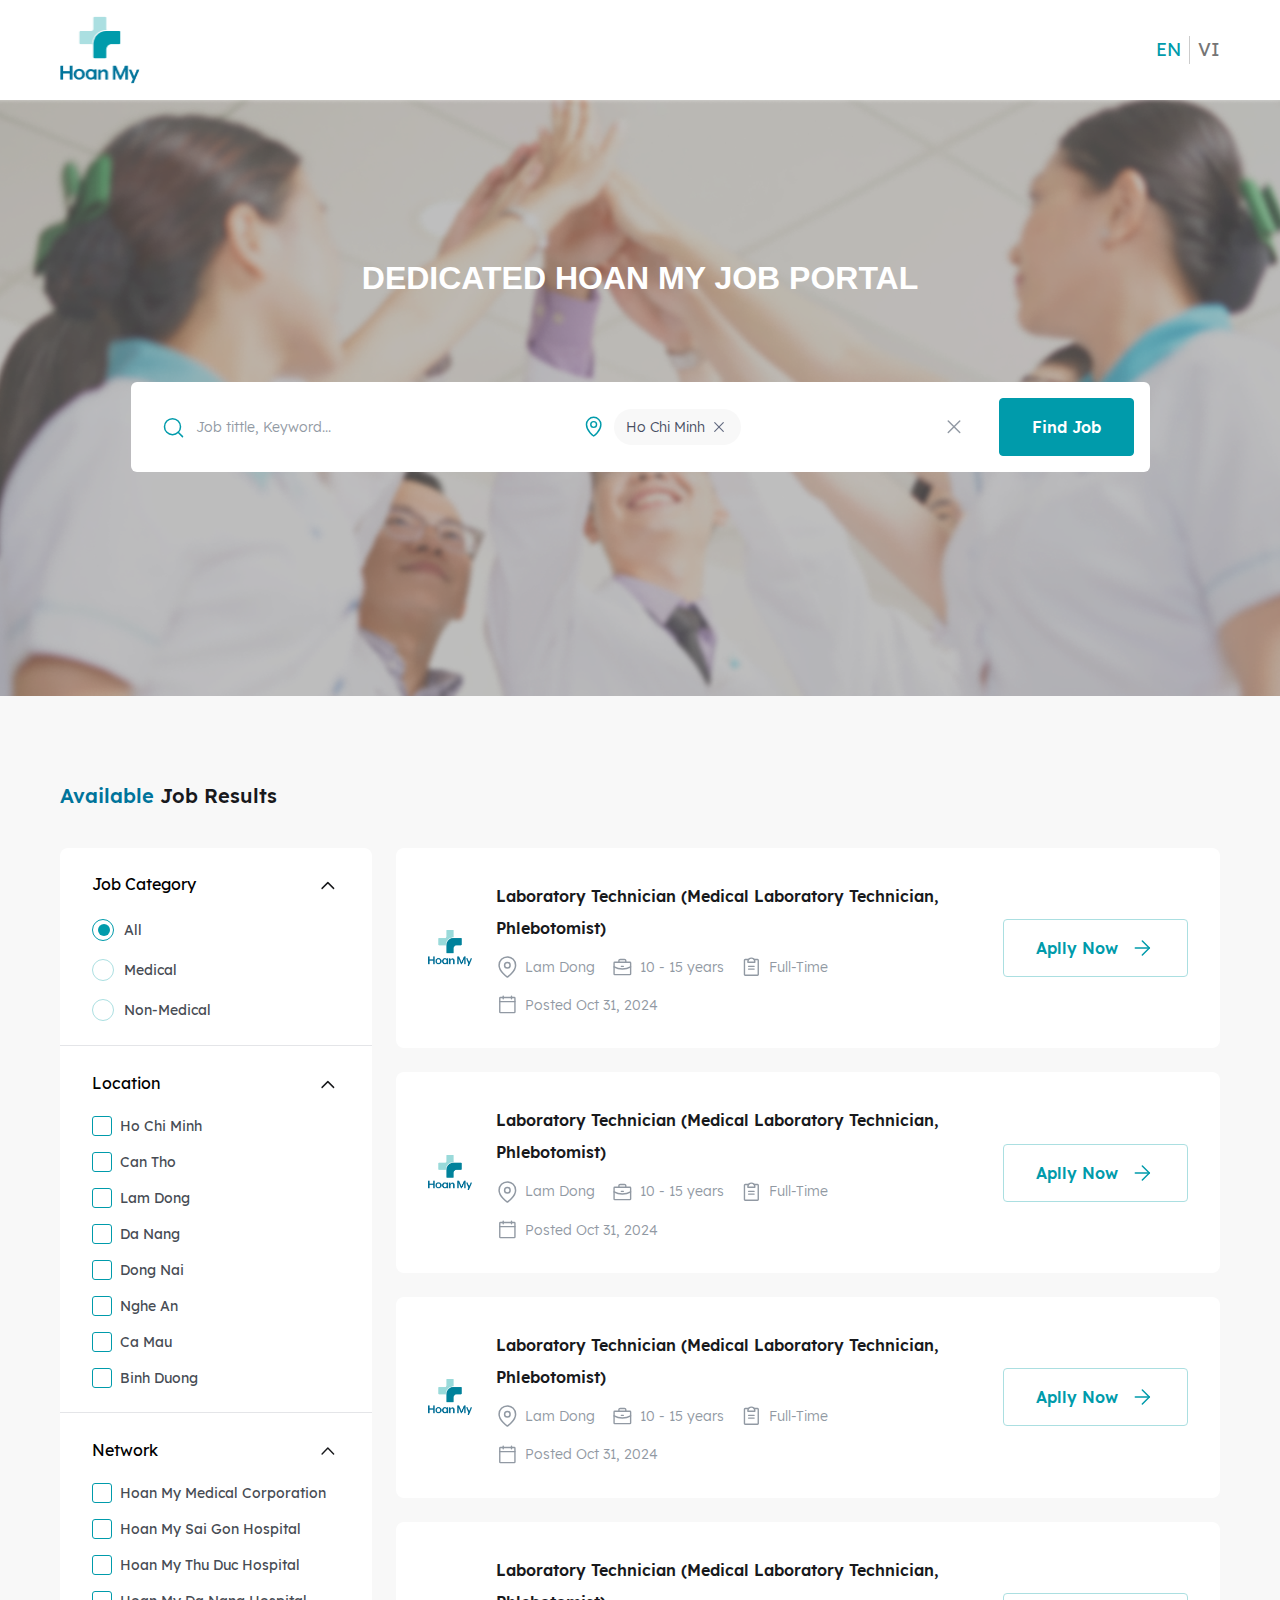
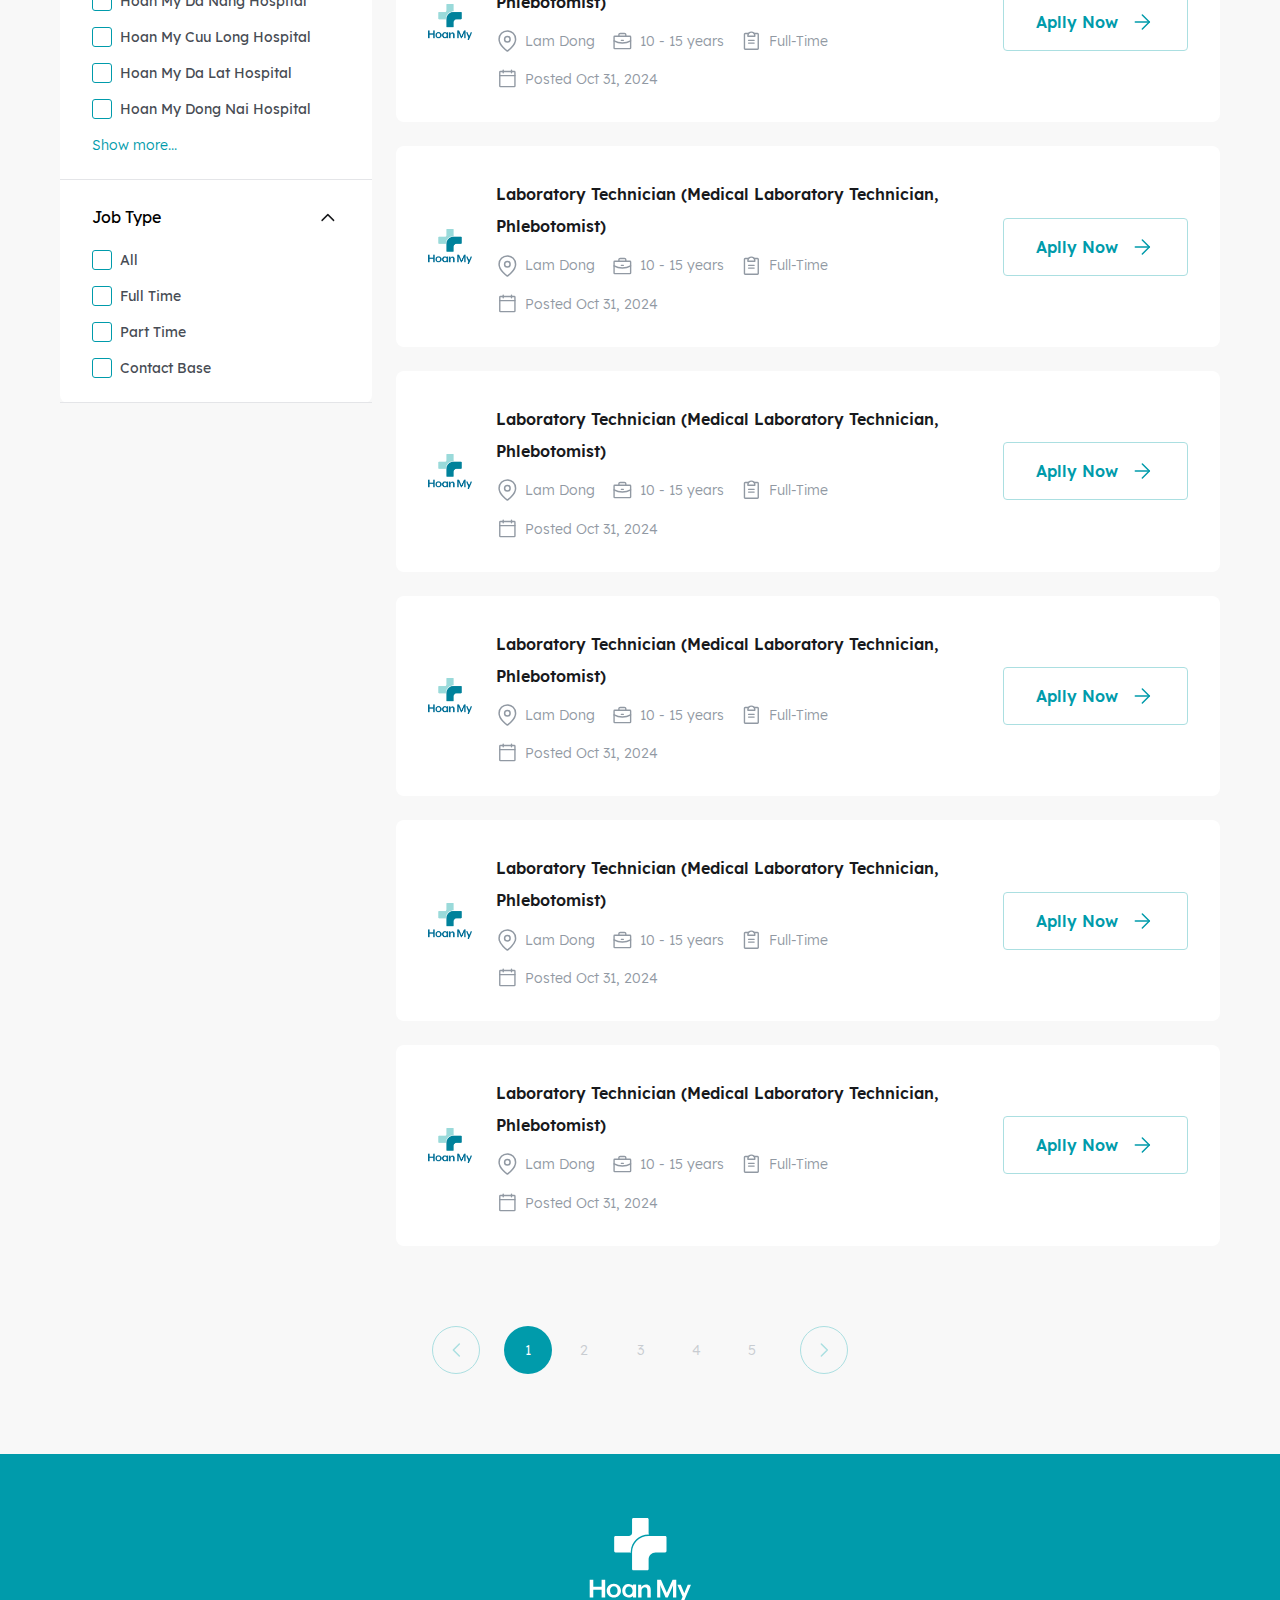
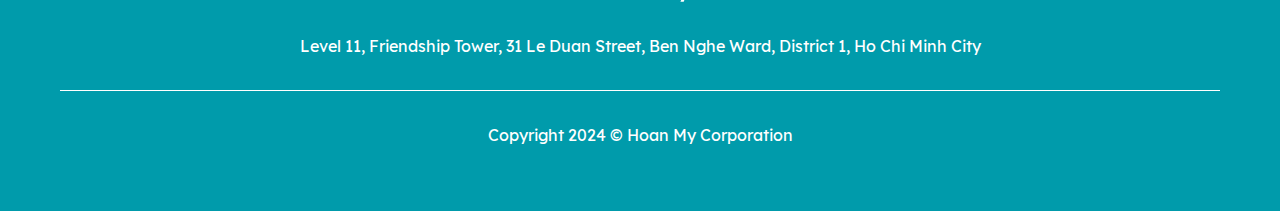
==== commit 20b41308: "update upload file" ====
--- a/index.html
+++ b/index.html
@@ -22,9 +22,9 @@
     <header>
         <div class="container">
             <div class="header">
-                <div>
+                <a href="./index.html">
                     <img class="header-logo" src="./assets/images/logo.png" alt="Hoanmy Logo">
-                </div>
+                </a>
                 <div class="language">
                     <a class="language-text active" href="#">EN</a>
                     <a class="language-text" href="#">VI</a>
--- a/assets/css/main.css
+++ b/assets/css/main.css
@@ -685,6 +685,7 @@
     font-weight: 400;
     line-height: 20px;
     color: #9199A3;
+    flex-wrap: wrap;
 }
 
 .career .career-item .job-desc>div {
@@ -752,6 +753,7 @@
     font-weight: 400;
     line-height: 20px;
     color: #C8CCD1;
+    cursor: pointer;
 }
 
 .career .pagination-container .pagi-page.active {
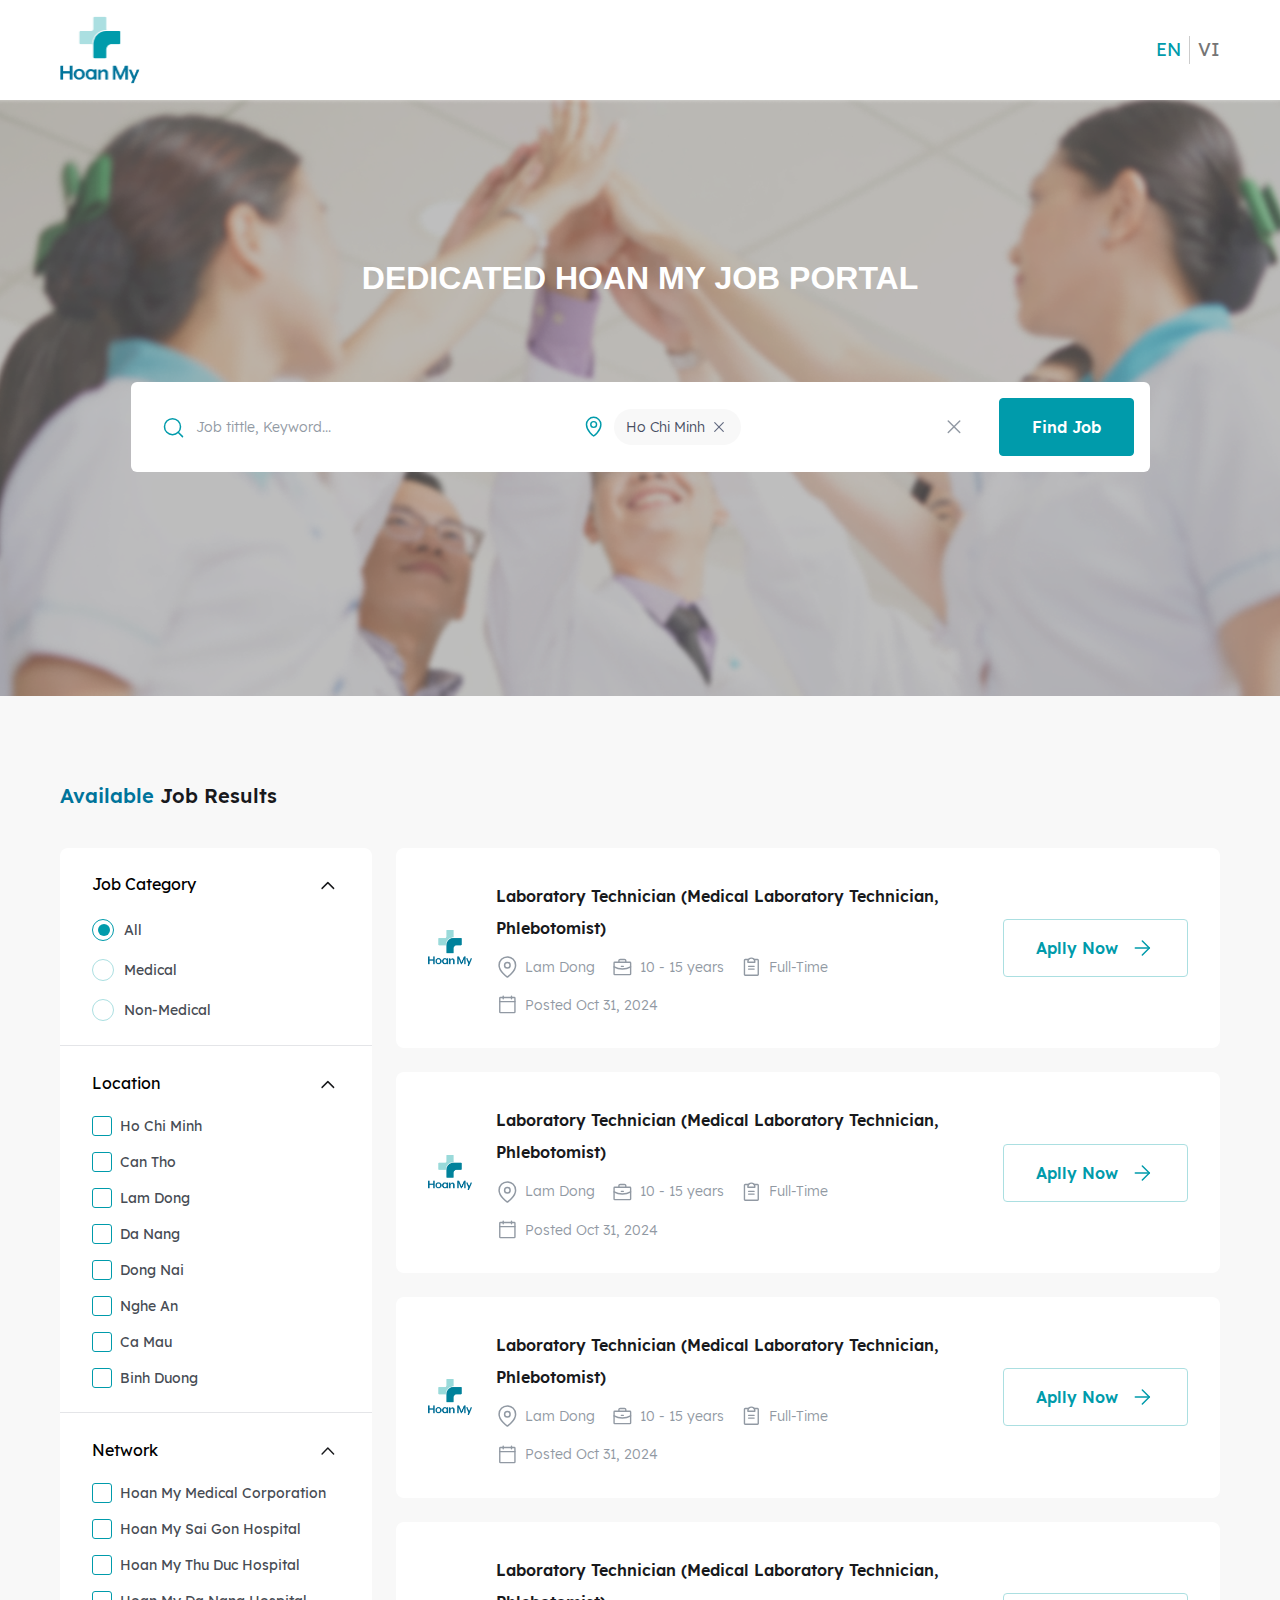
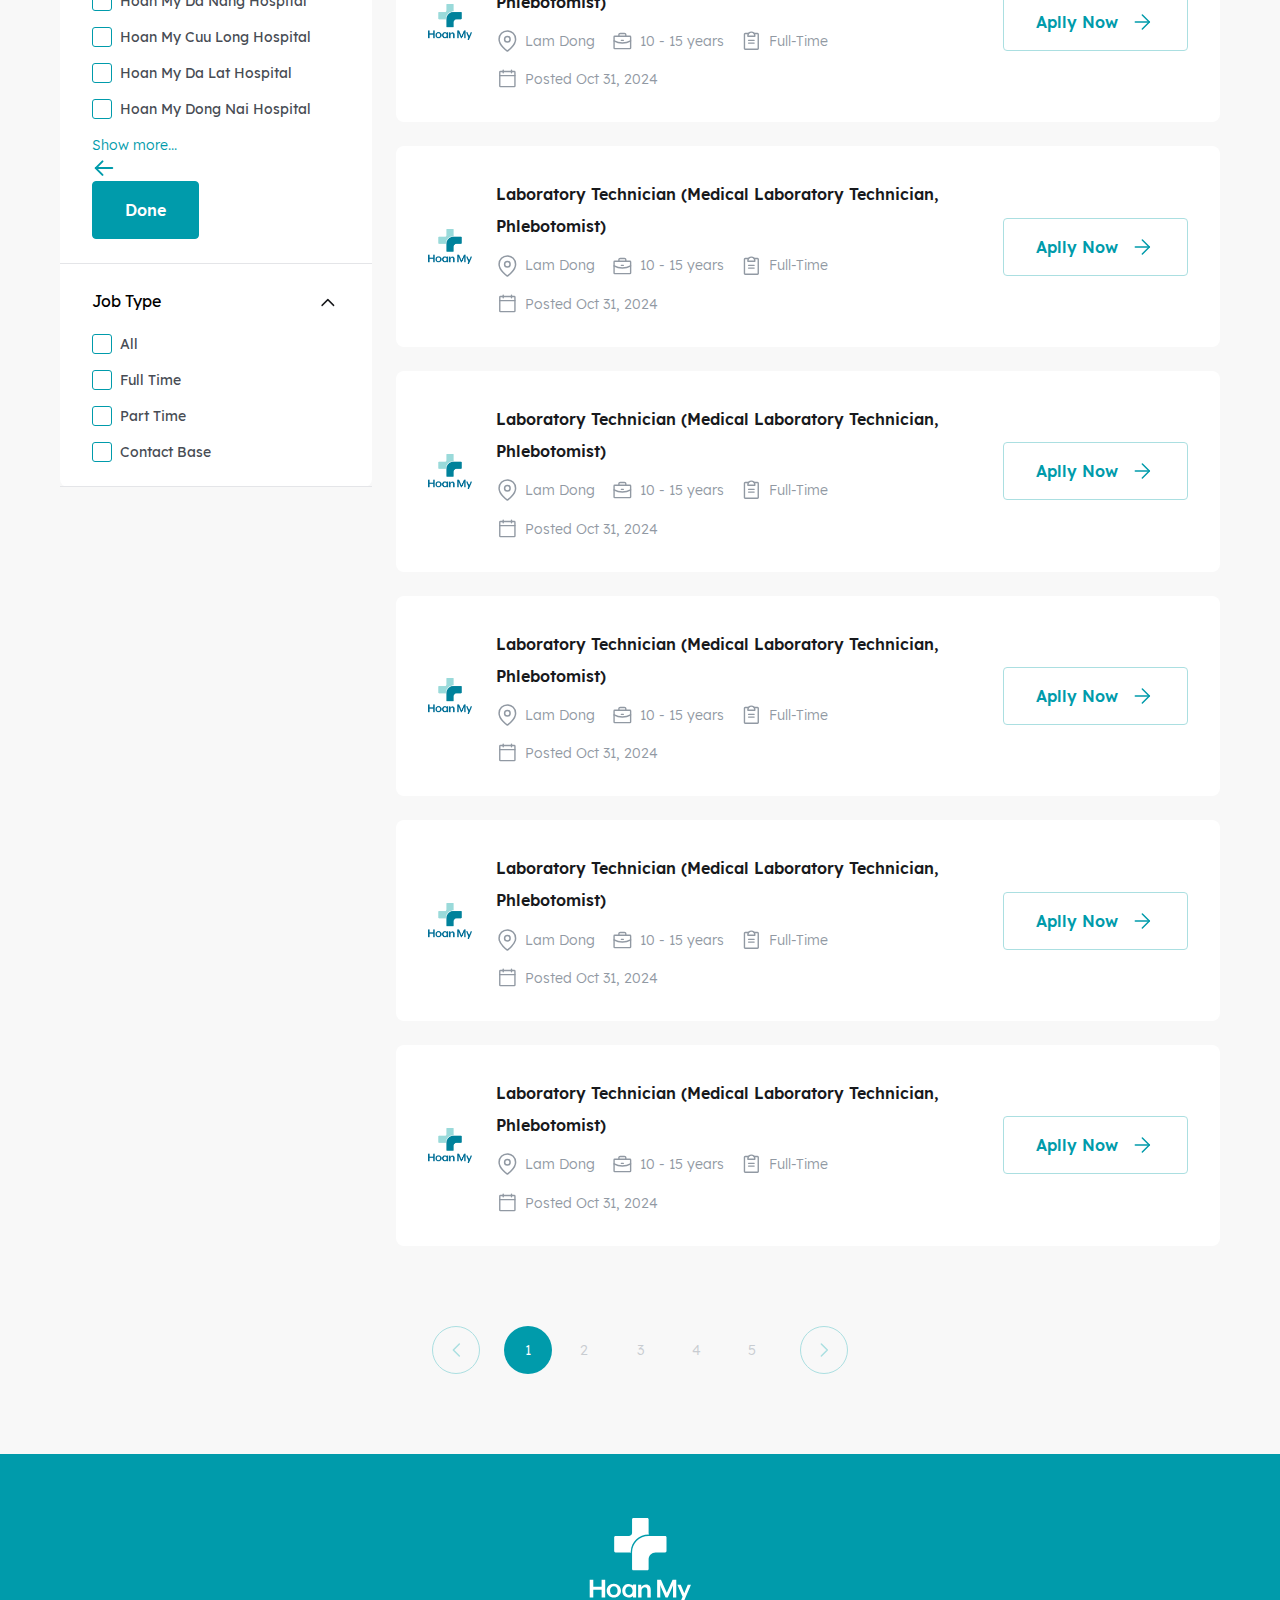
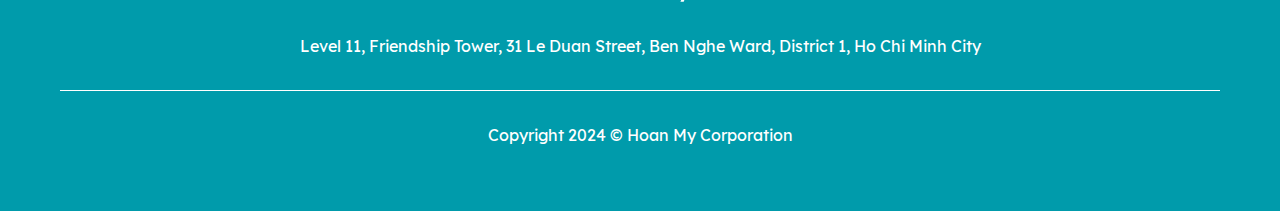
==== commit d2829f01: "build filter in mobile" ====
--- a/index.html
+++ b/index.html
@@ -1,5 +1,6 @@
 <!DOCTYPE html>
 <html lang="en">
+
 <head>
     <meta charset="UTF-8">
     <meta name="viewport" content="width=device-width, initial-scale=1.0">
@@ -18,6 +19,7 @@
     <link rel="stylesheet" href="./assets/css/main.css">
     <link rel="stylesheet" href="./assets/css/home.css">
 </head>
+
 <body>
     <header>
         <div class="container">
@@ -49,58 +51,89 @@
                                             <div>
                                                 <img src="./assets/images/fi_search.svg" alt="search logo">
                                             </div>
-                                            <input type="text" name="keyword" id="keyword" placeholder="Job tittle, Keyword...">
+                                            <input type="text" name="keyword" id="keyword"
+                                                placeholder="Job tittle, Keyword...">
                                         </div>
                                     </div>
                                     <div class="search-dropdown">
-                                        <div class="dropdown">
+                                        <div class="dropdown dropdown-location">
                                             <div>
-                                                <img class="logo-location" src="./assets/images/search-location.svg" alt="location logo">
+                                                <img class="logo-location" src="./assets/images/search-location.svg"
+                                                    alt="location logo">
                                             </div>
                                             <div class="dropdown-label">Preferred Location</div>
                                             <div class="dropdown-list">
                                                 <div>
                                                     <div class="checkbox">
-                                                        <input type="checkbox" name="dropdown-group" class="check checkbox-custom" id="checkbox-custom_01" value="1">
-                                                        <label for="checkbox-custom_01" class="checkbox-custom-label">Ho Chi Minh</label>
+                                                        <input type="checkbox" name="dropdown-group"
+                                                            class="check checkbox-custom" id="checkbox-custom_01"
+                                                            value="1">
+                                                        <label for="checkbox-custom_01" class="checkbox-custom-label">Ho
+                                                            Chi Minh</label>
                                                     </div>
                                                     <div class="checkbox">
-                                                        <input type="checkbox" name="dropdown-group" class="check checkbox-custom" id="checkbox-custom_02" value="2">
-                                                        <label for="checkbox-custom_02" class="checkbox-custom-label">Can Tho</label>
+                                                        <input type="checkbox" name="dropdown-group"
+                                                            class="check checkbox-custom" id="checkbox-custom_02"
+                                                            value="2">
+                                                        <label for="checkbox-custom_02"
+                                                            class="checkbox-custom-label">Can Tho</label>
                                                     </div>
                                                     <div class="checkbox">
-                                                        <input type="checkbox" name="dropdown-group" class="check checkbox-custom" id="checkbox-custom_03" value="3">
-                                                        <label for="checkbox-custom_03" class="checkbox-custom-label">Lam Dong</label>
+                                                        <input type="checkbox" name="dropdown-group"
+                                                            class="check checkbox-custom" id="checkbox-custom_03"
+                                                            value="3">
+                                                        <label for="checkbox-custom_03"
+                                                            class="checkbox-custom-label">Lam Dong</label>
                                                     </div>
                                                     <div class="checkbox">
-                                                        <input type="checkbox" name="dropdown-group" class="check checkbox-custom" id="checkbox-custom_09" value="9">
-                                                        <label for="checkbox-custom_09" class="checkbox-custom-label">Da Nang</label>
+                                                        <input type="checkbox" name="dropdown-group"
+                                                            class="check checkbox-custom" id="checkbox-custom_09"
+                                                            value="9">
+                                                        <label for="checkbox-custom_09" class="checkbox-custom-label">Da
+                                                            Nang</label>
                                                     </div>
                                                     <div class="checkbox">
-                                                        <input type="checkbox" name="dropdown-group" class="check checkbox-custom" id="checkbox-custom_04" value="4">
-                                                        <label for="checkbox-custom_04" class="checkbox-custom-label">Dong Nai</label>
+                                                        <input type="checkbox" name="dropdown-group"
+                                                            class="check checkbox-custom" id="checkbox-custom_04"
+                                                            value="4">
+                                                        <label for="checkbox-custom_04"
+                                                            class="checkbox-custom-label">Dong Nai</label>
                                                     </div>
                                                     <div class="checkbox">
-                                                        <input type="checkbox" name="dropdown-group" class="check checkbox-custom" id="checkbox-custom_05" value="5">
-                                                        <label for="checkbox-custom_05" class="checkbox-custom-label">Nghe An</label>
+                                                        <input type="checkbox" name="dropdown-group"
+                                                            class="check checkbox-custom" id="checkbox-custom_05"
+                                                            value="5">
+                                                        <label for="checkbox-custom_05"
+                                                            class="checkbox-custom-label">Nghe An</label>
                                                     </div>
                                                     <div class="checkbox">
-                                                        <input type="checkbox" name="dropdown-group" class="check checkbox-custom" id="checkbox-custom_06" value="6">
-                                                        <label for="checkbox-custom_06" class="checkbox-custom-label">Ca Mau</label>
+                                                        <input type="checkbox" name="dropdown-group"
+                                                            class="check checkbox-custom" id="checkbox-custom_06"
+                                                            value="6">
+                                                        <label for="checkbox-custom_06" class="checkbox-custom-label">Ca
+                                                            Mau</label>
                                                     </div>
                                                     <div class="checkbox">
-                                                        <input type="checkbox" name="dropdown-group" class="check checkbox-custom" id="checkbox-custom_07" value="7">
-                                                        <label for="checkbox-custom_07" class="checkbox-custom-label">Binh duong</label>
+                                                        <input type="checkbox" name="dropdown-group"
+                                                            class="check checkbox-custom" id="checkbox-custom_07"
+                                                            value="7">
+                                                        <label for="checkbox-custom_07"
+                                                            class="checkbox-custom-label">Binh duong</label>
                                                     </div>
                                                     <div class="checkbox">
-                                                        <input type="checkbox" name="dropdown-group" class="check checkbox-custom" id="checkbox-custom_08" value="8">
-                                                        <label for="checkbox-custom_08" class="checkbox-custom-label">Binh Phuoc</label>
+                                                        <input type="checkbox" name="dropdown-group"
+                                                            class="check checkbox-custom" id="checkbox-custom_08"
+                                                            value="8">
+                                                        <label for="checkbox-custom_08"
+                                                            class="checkbox-custom-label">Binh Phuoc</label>
                                                     </div>
                                                 </div>
                                             </div>
                                             <div>
-                                                <img class="logo-dropdown" src="./assets/images/search-dropdown.svg" alt="dropdown cion">
-                                                <img class="logo-close" src="./assets/images/close-dropdown.svg" alt="close icon">
+                                                <img class="logo-dropdown" src="./assets/images/search-dropdown.svg"
+                                                    alt="dropdown cion">
+                                                <img class="logo-close" src="./assets/images/close-dropdown.svg"
+                                                    alt="close icon">
                                             </div>
                                         </div>
                                     </div>
@@ -118,20 +151,49 @@
             <div class="container">
                 <div class="career-heading">
                     <div class="career-title"><span>Available</span> Job Results</div>
-                    <div class="filter-carrer">
-                        <div>Filter</div>
-                        <div><img src="./assets/images/SlidersHorizontal.svg" alt="SlidersHorizontal icon"></div>
+                    <div class="filler-wrap">
+                        <div class="filter-sticky">
+                            <div class="search-text">
+                                <div class="keyword-text">
+                                    <div>
+                                        <img src="./assets/images/fi_search.svg" alt="search logo">
+                                    </div>
+                                    <input type="text" name="keyword" id="keyword" placeholder="Job tittle, Keyword...">
+                                </div>
+                            </div>
+                            <div class="icon icon-filter">
+                                <img src="./assets/images/SlidersHorizontal-white.svg" alt="SlidersHorizontal icon">
+                            </div>
+                        </div>
+                        <div class="filter-carrer icon-filter">
+                            <div>Filter</div>
+                            <div><img src="./assets/images/SlidersHorizontal.svg" alt="SlidersHorizontal icon"></div>
+                        </div>
                     </div>
                 </div>
                 <div class="career-result">
-                    <form class="career-filter">
-                        <div class="filter-item">
+                    <form class="career-filter active">
+                        <div class="career-filter-header-mb">
+                            <div></div>
+                            <div class="title">Filter</div>
+                            <div class="icon close">
+                                <svg xmlns="http://www.w3.org/2000/svg" width="24" height="25" viewBox="0 0 24 25"
+                                    fill="none">
+                                    <path d="M18.75 5.33301L5.25 18.833" stroke="#009BAB" stroke-width="2"
+                                        stroke-linecap="round" stroke-linejoin="round" />
+                                    <path d="M18.75 18.833L5.25 5.33301" stroke="#009BAB" stroke-width="2"
+                                        stroke-linecap="round" stroke-linejoin="round" />
+                                </svg>
+                            </div>
+                        </div>
+                        <div class="filter-item category">
                             <div class="filter-item-top">
                                 <div class="filter-heading">
                                     Job Category
                                 </div>
                                 <div>
-                                    <img class="filter-icon-up" src="./assets/images/fi_chevron-up.svg" alt="chevron-up icon">
+                                    <img class="filter-icon-up" src="./assets/images/fi_chevron-up.svg"
+                                        alt="chevron-up icon">
                                 </div>
                             </div>
                             <div class="filter-item-bottom">
@@ -151,13 +213,14 @@
                                 </div>
                             </div>
                         </div>
-                        <div class="filter-item">
+                        <div class="filter-item location">
                             <div class="filter-item-top">
                                 <div class="filter-heading">
                                     Location
                                 </div>
                                 <div>
-                                    <img class="filter-icon-up" src="./assets/images/fi_chevron-up.svg" alt="chevron-up icon">
+                                    <img class="filter-icon-up" src="./assets/images/fi_chevron-up.svg"
+                                        alt="chevron-up icon">
                                 </div>
                             </div>
                             <div class="filter-item-bottom">
@@ -197,56 +260,128 @@
                                 </div>
                             </div>
                         </div>
-                        <div class="filter-item">
+                        <div class="filter-item network">
                             <div class="filter-item-top">
                                 <div class="filter-heading">
                                     Network
                                 </div>
                                 <div>
-                                    <img class="filter-icon-up" src="./assets/images/fi_chevron-up.svg" alt="chevron-up icon">
+                                    <img class="filter-icon-up" src="./assets/images/fi_chevron-up.svg"
+                                        alt="chevron-up icon">
                                 </div>
                             </div>
                             <div class="filter-item-bottom">
                                 <div class="filter-bottom-list">
                                     <div class="group-checkbox">
-                                        <input type="checkbox" id="network_1" name="network_1" value="Hoan My Medical Corporation">
+                                        <input type="checkbox" id="network_1" name="network_1"
+                                            value="Hoan My Medical Corporation">
                                         <label for="network_1">Hoan My Medical Corporation</label>
                                     </div>
                                     <div class="group-checkbox">
-                                        <input type="checkbox" id="network_2" name="network_2" value="Hoan My Sai Gon Hospital">
+                                        <input type="checkbox" id="network_2" name="network_2"
+                                            value="Hoan My Sai Gon Hospital">
                                         <label for="network_2">Hoan My Sai Gon Hospital</label>
                                     </div>
                                     <div class="group-checkbox">
-                                        <input type="checkbox" id="network_3" name="network_3" value="Hoan My Thu Duc Hospital">
+                                        <input type="checkbox" id="network_3" name="network_3"
+                                            value="Hoan My Thu Duc Hospital">
                                         <label for="network_3">Hoan My Thu Duc Hospital</label>
                                     </div>
                                     <div class="group-checkbox">
-                                        <input type="checkbox" id="network_4" name="network_4" value="Hoan My Da Nang Hospital">
+                                        <input type="checkbox" id="network_4" name="network_4"
+                                            value="Hoan My Da Nang Hospital">
                                         <label for="network_4">Hoan My Da Nang Hospital</label>
                                     </div>
                                     <div class="group-checkbox">
-                                        <input type="checkbox" id="network_5" name="network_5" value="Hoan My Cuu Long Hospital">
+                                        <input type="checkbox" id="network_5" name="network_5"
+                                            value="Hoan My Cuu Long Hospital">
                                         <label for="network_5">Hoan My Cuu Long Hospital</label>
                                     </div>
                                     <div class="group-checkbox">
-                                        <input type="checkbox" id="network_6" name="network_6" value="Hoan My Da Lat Hospital">
+                                        <input type="checkbox" id="network_6" name="network_6"
+                                            value="Hoan My Da Lat Hospital">
                                         <label for="network_6">Hoan My Da Lat Hospital</label>
                                     </div>
                                     <div class="group-checkbox">
-                                        <input type="checkbox" id="network_7" name="network_7" value="Hoan My Dong Nai Hospital">
+                                        <input type="checkbox" id="network_7" name="network_7"
+                                            value="Hoan My Dong Nai Hospital">
                                         <label for="network_7">Hoan My Dong Nai Hospital</label>
                                     </div>
                                     <div class="show-more-filter">Show more...</div>
                                 </div>
-                            </div>
-                        </div>
-                        <div class="filter-item">
+                                <div class="search-dropdown">
+                                    <div class="dropdown dropdown-network default">
+                                        <div>
+                                            <img class="logo-location" src="./assets/images/search-location.svg"
+                                                alt="location logo">
+                                        </div>
+                                        <div class="dropdown-label"></div>
+                                        <div>
+                                            <img class="logo-dropdown d-none" src="./assets/images/search-dropdown.svg"
+                                                alt="dropdown cion">
+                                            <img class="logo-close d-block" src="./assets/images/close-dropdown.svg"
+                                                alt="close icon">
+                                        </div>
+                                    </div>
+                                </div>
+                                <div class="component-dropdown-newtwork">
+                                    <div class="component-dropdown-network--container">
+                                        <div class="top">
+                                            <div class="back">
+                                                <img src="./assets/images/ArrowLeft.svg" alt="ArrowLeft icon">
+                                            </div>
+                                        </div>
+                                        <div class="search-dropdown-wrap">
+                                            <div class="search-dropdown">
+                                                <div class="dropdown dropdown-network">
+                                                    <div>
+                                                        <img class="logo-location" src="./assets/images/search-location.svg"
+                                                            alt="location logo">
+                                                    </div>
+                                                    <div class="dropdown-label">Preferred Location</div>
+                                                    <div class="dropdown-list">
+                                                        <div>
+                                                            <div class="checkbox">
+                                                                <input class="check checkbox-custom" type="checkbox" id="checkbox-network-1" name="checkbox-network-1"
+                                                                    value="Hoan My Sai Gon Hospital">
+                                                                <label for="checkbox-network-1" class="checkbox-custom-label">Hoan My Sai Gon Hospital</label>
+                                                            </div>
+                                                            <div class="checkbox">
+                                                                <input class="check checkbox-custom" type="checkbox" id="checkbox-network-2" name="checkbox-network-2"
+                                                                    value="Hoan My Medical Corporation">
+                                                                <label for="checkbox-network-2" class="checkbox-custom-label">Hoan My Medical Corporation</label>
+                                                            </div>
+                                                            <div class="checkbox">
+                                                                <input class="check checkbox-custom" type="checkbox" id="checkbox-network-3" name="checkbox-network-3"
+                                                                    value="Hoan My Thu Duc Hospital">
+                                                                <label for="checkbox-network-3" class="checkbox-custom-label">Hoan My Thu Duc Hospital</label>
+                                                            </div>
+                                                        </div>
+                                                    </div>
+                                                    <div>
+                                                        <img class="logo-dropdown" src="./assets/images/search-dropdown.svg"
+                                                            alt="dropdown cion">
+                                                        <img class="logo-close" src="./assets/images/close-dropdown.svg"
+                                                            alt="close icon">
+                                                    </div>
+                                                </div>
+                                            </div>
+                                        </div>
+                                        <div class="bot">
+                                            <button class="btn btn-primary back">Done</button>
+                                        </div>
+                                    </div>
+                                </div>
+                            </div>
+                        </div>
+                        <div class="filter-item type">
                             <div class="filter-item-top">
                                 <div class="filter-heading">
                                     Job Type
                                 </div>
                                 <div>
-                                    <img class="filter-icon-up" src="./assets/images/fi_chevron-up.svg" alt="chevron-up icon">
+                                    <img class="filter-icon-up" src="./assets/images/fi_chevron-up.svg"
+                                        alt="chevron-up icon">
                                 </div>
                             </div>
                             <div class="filter-item-bottom">
@@ -269,6 +404,9 @@
                                     </div>
                                 </div>
                             </div>
+                        </div>
+                        <div class="career-filter-footer-mb">
+                            <button type="submit" class="btn btn-primary apply">Apply</button>
                         </div>
                     </form>
                     <div class="career-list">
@@ -277,7 +415,8 @@
                                 <img class="logo" src="./assets/images/logo-hoanmy.png" alt="hoanmy logo">
                             </div>
                             <div class="job-content">
-                                <div class="job-title">Laboratory Technician (Medical Laboratory Technician, Phlebotomist)</div>
+                                <div class="job-title">Laboratory Technician (Medical Laboratory Technician,
+                                    Phlebotomist)</div>
                                 <div class="job-desc">
                                     <div>
                                         <div><img src="./assets/images/fi_map-pin.svg" alt="location"></div>
@@ -292,7 +431,8 @@
                                         <div>Full-Time</div>
                                     </div>
                                     <div>
-                                        <div><img src="./assets/images/CalendarBlank.svg" alt="CalendarBlank icon"></div>
+                                        <div><img src="./assets/images/CalendarBlank.svg" alt="CalendarBlank icon">
+                                        </div>
                                         <div>Posted Oct 31, 2024</div>
                                     </div>
                                 </div>
@@ -309,7 +449,8 @@
                                 <img class="logo" src="./assets/images/logo-hoanmy.png" alt="hoanmy logo">
                             </div>
                             <div class="job-content">
-                                <div class="job-title">Laboratory Technician (Medical Laboratory Technician, Phlebotomist)</div>
+                                <div class="job-title">Laboratory Technician (Medical Laboratory Technician,
+                                    Phlebotomist)</div>
                                 <div class="job-desc">
                                     <div>
                                         <div><img src="./assets/images/fi_map-pin.svg" alt="location"></div>
@@ -324,7 +465,8 @@
                                         <div>Full-Time</div>
                                     </div>
                                     <div>
-                                        <div><img src="./assets/images/CalendarBlank.svg" alt="CalendarBlank icon"></div>
+                                        <div><img src="./assets/images/CalendarBlank.svg" alt="CalendarBlank icon">
+                                        </div>
                                         <div>Posted Oct 31, 2024</div>
                                     </div>
                                 </div>
@@ -341,7 +483,8 @@
                                 <img class="logo" src="./assets/images/logo-hoanmy.png" alt="hoanmy logo">
                             </div>
                             <div class="job-content">
-                                <div class="job-title">Laboratory Technician (Medical Laboratory Technician, Phlebotomist)</div>
+                                <div class="job-title">Laboratory Technician (Medical Laboratory Technician,
+                                    Phlebotomist)</div>
                                 <div class="job-desc">
                                     <div>
                                         <div><img src="./assets/images/fi_map-pin.svg" alt="location"></div>
@@ -356,7 +499,8 @@
                                         <div>Full-Time</div>
                                     </div>
                                     <div>
-                                        <div><img src="./assets/images/CalendarBlank.svg" alt="CalendarBlank icon"></div>
+                                        <div><img src="./assets/images/CalendarBlank.svg" alt="CalendarBlank icon">
+                                        </div>
                                         <div>Posted Oct 31, 2024</div>
                                     </div>
                                 </div>
@@ -373,7 +517,8 @@
                                 <img class="logo" src="./assets/images/logo-hoanmy.png" alt="hoanmy logo">
                             </div>
                             <div class="job-content">
-                                <div class="job-title">Laboratory Technician (Medical Laboratory Technician, Phlebotomist)</div>
+                                <div class="job-title">Laboratory Technician (Medical Laboratory Technician,
+                                    Phlebotomist)</div>
                                 <div class="job-desc">
                                     <div>
                                         <div><img src="./assets/images/fi_map-pin.svg" alt="location"></div>
@@ -388,7 +533,8 @@
                                         <div>Full-Time</div>
                                     </div>
                                     <div>
-                                        <div><img src="./assets/images/CalendarBlank.svg" alt="CalendarBlank icon"></div>
+                                        <div><img src="./assets/images/CalendarBlank.svg" alt="CalendarBlank icon">
+                                        </div>
                                         <div>Posted Oct 31, 2024</div>
                                     </div>
                                 </div>
@@ -405,7 +551,8 @@
                                 <img class="logo" src="./assets/images/logo-hoanmy.png" alt="hoanmy logo">
                             </div>
                             <div class="job-content">
-                                <div class="job-title">Laboratory Technician (Medical Laboratory Technician, Phlebotomist)</div>
+                                <div class="job-title">Laboratory Technician (Medical Laboratory Technician,
+                                    Phlebotomist)</div>
                                 <div class="job-desc">
                                     <div>
                                         <div><img src="./assets/images/fi_map-pin.svg" alt="location"></div>
@@ -420,7 +567,8 @@
                                         <div>Full-Time</div>
                                     </div>
                                     <div>
-                                        <div><img src="./assets/images/CalendarBlank.svg" alt="CalendarBlank icon"></div>
+                                        <div><img src="./assets/images/CalendarBlank.svg" alt="CalendarBlank icon">
+                                        </div>
                                         <div>Posted Oct 31, 2024</div>
                                     </div>
                                 </div>
@@ -437,7 +585,8 @@
                                 <img class="logo" src="./assets/images/logo-hoanmy.png" alt="hoanmy logo">
                             </div>
                             <div class="job-content">
-                                <div class="job-title">Laboratory Technician (Medical Laboratory Technician, Phlebotomist)</div>
+                                <div class="job-title">Laboratory Technician (Medical Laboratory Technician,
+                                    Phlebotomist)</div>
                                 <div class="job-desc">
                                     <div>
                                         <div><img src="./assets/images/fi_map-pin.svg" alt="location"></div>
@@ -452,7 +601,8 @@
                                         <div>Full-Time</div>
                                     </div>
                                     <div>
-                                        <div><img src="./assets/images/CalendarBlank.svg" alt="CalendarBlank icon"></div>
+                                        <div><img src="./assets/images/CalendarBlank.svg" alt="CalendarBlank icon">
+                                        </div>
                                         <div>Posted Oct 31, 2024</div>
                                     </div>
                                 </div>
@@ -469,7 +619,8 @@
                                 <img class="logo" src="./assets/images/logo-hoanmy.png" alt="hoanmy logo">
                             </div>
                             <div class="job-content">
-                                <div class="job-title">Laboratory Technician (Medical Laboratory Technician, Phlebotomist)</div>
+                                <div class="job-title">Laboratory Technician (Medical Laboratory Technician,
+                                    Phlebotomist)</div>
                                 <div class="job-desc">
                                     <div>
                                         <div><img src="./assets/images/fi_map-pin.svg" alt="location"></div>
@@ -484,7 +635,8 @@
                                         <div>Full-Time</div>
                                     </div>
                                     <div>
-                                        <div><img src="./assets/images/CalendarBlank.svg" alt="CalendarBlank icon"></div>
+                                        <div><img src="./assets/images/CalendarBlank.svg" alt="CalendarBlank icon">
+                                        </div>
                                         <div>Posted Oct 31, 2024</div>
                                     </div>
                                 </div>
@@ -501,7 +653,8 @@
                                 <img class="logo" src="./assets/images/logo-hoanmy.png" alt="hoanmy logo">
                             </div>
                             <div class="job-content">
-                                <div class="job-title">Laboratory Technician (Medical Laboratory Technician, Phlebotomist)</div>
+                                <div class="job-title">Laboratory Technician (Medical Laboratory Technician,
+                                    Phlebotomist)</div>
                                 <div class="job-desc">
                                     <div>
                                         <div><img src="./assets/images/fi_map-pin.svg" alt="location"></div>
@@ -516,7 +669,8 @@
                                         <div>Full-Time</div>
                                     </div>
                                     <div>
-                                        <div><img src="./assets/images/CalendarBlank.svg" alt="CalendarBlank icon"></div>
+                                        <div><img src="./assets/images/CalendarBlank.svg" alt="CalendarBlank icon">
+                                        </div>
                                         <div>Posted Oct 31, 2024</div>
                                     </div>
                                 </div>
@@ -533,7 +687,8 @@
                                 <img class="logo" src="./assets/images/logo-hoanmy.png" alt="hoanmy logo">
                             </div>
                             <div class="job-content">
-                                <div class="job-title">Laboratory Technician (Medical Laboratory Technician, Phlebotomist)</div>
+                                <div class="job-title">Laboratory Technician (Medical Laboratory Technician,
+                                    Phlebotomist)</div>
                                 <div class="job-desc">
                                     <div>
                                         <div><img src="./assets/images/fi_map-pin.svg" alt="location"></div>
@@ -548,7 +703,8 @@
                                         <div>Full-Time</div>
                                     </div>
                                     <div>
-                                        <div><img src="./assets/images/CalendarBlank.svg" alt="CalendarBlank icon"></div>
+                                        <div><img src="./assets/images/CalendarBlank.svg" alt="CalendarBlank icon">
+                                        </div>
                                         <div>Posted Oct 31, 2024</div>
                                     </div>
                                 </div>
@@ -572,7 +728,8 @@
                                     <img src="./assets/images/HMSG_Logo_Eng_Vertical.png" alt="hoanmy logo">
                                 </div>
                                 <div class="job-content">
-                                    <div class="job-title">Laboratory Technician (Medical Laboratory Technician, Phlebotomist)</div>
+                                    <div class="job-title">Laboratory Technician (Medical Laboratory Technician,
+                                        Phlebotomist)</div>
                                     <div class="job-detail-mb">
                                         <div>
                                             <img src="./assets/images/fi_map-pin.svg" alt="map icon">
@@ -608,7 +765,8 @@
                                     <img src="./assets/images/HMSG_Logo_Eng_Vertical.png" alt="hoanmy logo">
                                 </div>
                                 <div class="job-content">
-                                    <div class="job-title">Laboratory Technician (Medical Laboratory Technician, Phlebotomist)</div>
+                                    <div class="job-title">Laboratory Technician (Medical Laboratory Technician,
+                                        Phlebotomist)</div>
                                     <div class="job-detail-mb">
                                         <div>
                                             <img src="./assets/images/fi_map-pin.svg" alt="map icon">
@@ -644,7 +802,8 @@
                                     <img src="./assets/images/HMSG_Logo_Eng_Vertical.png" alt="hoanmy logo">
                                 </div>
                                 <div class="job-content">
-                                    <div class="job-title">Laboratory Technician (Medical Laboratory Technician, Phlebotomist)</div>
+                                    <div class="job-title">Laboratory Technician (Medical Laboratory Technician,
+                                        Phlebotomist)</div>
                                     <div class="job-detail-mb">
                                         <div>
                                             <img src="./assets/images/fi_map-pin.svg" alt="map icon">
@@ -680,7 +839,8 @@
                                     <img src="./assets/images/HMSG_Logo_Eng_Vertical.png" alt="hoanmy logo">
                                 </div>
                                 <div class="job-content">
-                                    <div class="job-title">Laboratory Technician (Medical Laboratory Technician, Phlebotomist)</div>
+                                    <div class="job-title">Laboratory Technician (Medical Laboratory Technician,
+                                        Phlebotomist)</div>
                                     <div class="job-detail-mb">
                                         <div>
                                             <img src="./assets/images/fi_map-pin.svg" alt="map icon">
@@ -716,7 +876,8 @@
                                     <img src="./assets/images/HMSG_Logo_Eng_Vertical.png" alt="hoanmy logo">
                                 </div>
                                 <div class="job-content">
-                                    <div class="job-title">Laboratory Technician (Medical Laboratory Technician, Phlebotomist)</div>
+                                    <div class="job-title">Laboratory Technician (Medical Laboratory Technician,
+                                        Phlebotomist)</div>
                                     <div class="job-detail-mb">
                                         <div>
                                             <img src="./assets/images/fi_map-pin.svg" alt="map icon">
@@ -752,7 +913,8 @@
                                     <img src="./assets/images/HMSG_Logo_Eng_Vertical.png" alt="hoanmy logo">
                                 </div>
                                 <div class="job-content">
-                                    <div class="job-title">Laboratory Technician (Medical Laboratory Technician, Phlebotomist)</div>
+                                    <div class="job-title">Laboratory Technician (Medical Laboratory Technician,
+                                        Phlebotomist)</div>
                                     <div class="job-detail-mb">
                                         <div>
                                             <img src="./assets/images/fi_map-pin.svg" alt="map icon">
@@ -788,7 +950,8 @@
                                     <img src="./assets/images/HMSG_Logo_Eng_Vertical.png" alt="hoanmy logo">
                                 </div>
                                 <div class="job-content">
-                                    <div class="job-title">Laboratory Technician (Medical Laboratory Technician, Phlebotomist)</div>
+                                    <div class="job-title">Laboratory Technician (Medical Laboratory Technician,
+                                        Phlebotomist)</div>
                                     <div class="job-detail-mb">
                                         <div>
                                             <img src="./assets/images/fi_map-pin.svg" alt="map icon">
@@ -824,7 +987,8 @@
                                     <img src="./assets/images/HMSG_Logo_Eng_Vertical.png" alt="hoanmy logo">
                                 </div>
                                 <div class="job-content">
-                                    <div class="job-title">Laboratory Technician (Medical Laboratory Technician, Phlebotomist)</div>
+                                    <div class="job-title">Laboratory Technician (Medical Laboratory Technician,
+                                        Phlebotomist)</div>
                                     <div class="job-detail-mb">
                                         <div>
                                             <img src="./assets/images/fi_map-pin.svg" alt="map icon">
@@ -860,7 +1024,8 @@
                                     <img src="./assets/images/HMSG_Logo_Eng_Vertical.png" alt="hoanmy logo">
                                 </div>
                                 <div class="job-content">
-                                    <div class="job-title">Laboratory Technician (Medical Laboratory Technician, Phlebotomist)</div>
+                                    <div class="job-title">Laboratory Technician (Medical Laboratory Technician,
+                                        Phlebotomist)</div>
                                     <div class="job-detail-mb">
                                         <div>
                                             <img src="./assets/images/fi_map-pin.svg" alt="map icon">
@@ -895,8 +1060,10 @@
                 <div class="pagination">
                     <div class="pagination-container">
                         <div class="pagi-prev pagi-btn">
-                            <svg xmlns="http://www.w3.org/2000/svg" width="25" height="24" viewBox="0 0 25 24" fill="none">
-                                <path d="M15.3398 18L9.33984 12L15.3398 6" stroke="#ABDFE1" stroke-width="1.5" stroke-linecap="round" stroke-linejoin="round"/>
+                            <svg xmlns="http://www.w3.org/2000/svg" width="25" height="24" viewBox="0 0 25 24"
+                                fill="none">
+                                <path d="M15.3398 18L9.33984 12L15.3398 6" stroke="#ABDFE1" stroke-width="1.5"
+                                    stroke-linecap="round" stroke-linejoin="round" />
                             </svg>
                         </div>
                         <div class="pagi-group">
@@ -907,8 +1074,10 @@
                             <div class="pagi-page">5</div>
                         </div>
                         <div class="pagi-next pagi-btn">
-                            <svg xmlns="http://www.w3.org/2000/svg" width="25" height="24" viewBox="0 0 25 24" fill="none">
-                                <path d="M9.33984 18L15.3398 12L9.33984 6" stroke="#ABDFE1" stroke-width="1.5" stroke-linecap="round" stroke-linejoin="round"/>
+                            <svg xmlns="http://www.w3.org/2000/svg" width="25" height="24" viewBox="0 0 25 24"
+                                fill="none">
+                                <path d="M9.33984 18L15.3398 12L9.33984 6" stroke="#ABDFE1" stroke-width="1.5"
+                                    stroke-linecap="round" stroke-linejoin="round" />
                             </svg>
                         </div>
                     </div>
@@ -941,4 +1110,5 @@
 <!-- js -->
 <script src="./assets/js/main.js"></script>
 <script src="./assets/js/home.js"></script>
+
 </html>--- a/assets/css/main.css
+++ b/assets/css/main.css
@@ -257,6 +257,7 @@
     border-radius: 3px;
     border: 1px solid var(--tertiary-500);
     position: relative;
+    cursor: pointer;
 }
 
 input[type=checkbox] {
@@ -635,6 +636,7 @@
     font-weight: 500;
     line-height: 20px;
     color: #474C54;
+    cursor: pointer;
 }
 
 .career .show-more-filter {
@@ -886,6 +888,16 @@
     flex-wrap: wrap;
 }
 
+.filter-sticky {
+    display: none;
+}
+
+.career .career-filter-header-mb,
+.career .career-filter-footer-mb,
+.filter-item-bottom .search-dropdown {
+    display: none;
+}
+
 @media screen and (max-width: 576px) {
 
     .career-list-mb {
@@ -937,4 +949,362 @@
     .career .career-heading .filter-carrer {
         display: flex;
     }
+
+    .filter-sticky {
+        display: flex;
+        align-items: center;
+        gap: 8px;
+        position: fixed;
+        top: 0;
+        left: 0;
+        z-index: 2;
+        background-color: var(--primary-500);
+        width: 100%;
+        padding: 24px;
+        opacity: 0;
+        visibility: hidden;
+        transition: all 0.1s  linear;
+    }
+
+    .filter-sticky.active {
+        opacity: 1;
+        visibility: visible;
+        transition: all 0.1s linear;
+    }
+
+
+    .filter-sticky .search-text {
+        flex: 1;
+    }
+
+    .filter-sticky .keyword-text {
+        display: flex;
+        align-items: center;
+        gap: 8px;
+        width: 100%;
+        padding: 8px 16px 8px 14px;
+        border-radius: 8px;
+        background-color: #fff;
+    }
+
+    .filter-sticky .search-text .keyword-text input {
+        border: 0;
+        font-size: 14px;
+        line-height: 20px;
+        font-weight: 400;
+        color: #9199A3;
+        outline: none;
+    }
+
+    .filter-sticky .keyword-text .icon {
+        display: flex;
+        align-items: center;
+        justify-content: center;
+        width: 100%;
+        height: 100%;
+    }
+
+    /* filter */
+
+    .career .career-filter {
+        position: fixed;
+        top: 0;
+        left: 0;
+        width: 100%;
+        height: 100vh;
+        z-index: 10;
+
+        display: flex;
+        flex-direction: column;
+        justify-content: space-between;
+        background-color: #f8f8f8;
+        opacity: 0;
+        visibility: hidden;
+        transition: all 0.3s linear;
+    }
+
+    .career .career-filter.active {
+        opacity: 1;
+        visibility: visible;
+        transition: all 0.3s linear;
+    }
+
+    .career .career-filter .filter-item {
+        border-bottom: 16px solid #f8f8f8;
+        background-color: #fff;
+    }
+
+    .career .filter-icon-up {
+        display: none;
+    }
+
+    .career .career-filter .filter-item.category .filter-bottom-list {
+        flex-direction: row;
+        gap: 16px;
+    }
+
+    .career .career-filter .filter-bottom-list {
+        flex-direction: row;
+        gap: 8px;
+        flex-wrap: wrap;
+    }
+
+    .career .career-filter .filter-bottom-list input[type=checkbox] {
+        display: none;
+    }
+
+    .career .filter-item.location .filter-bottom-list label,
+    .career .filter-item.type .filter-bottom-list label
+     {
+        display: inline-flex;
+        padding: 8px 16px;
+        border-radius: 4px;
+        border: 1px solid  #ABDFE1;
+    }
+
+    .career .filter-item.location  input[type="checkbox"]:checked + label,
+    .career .filter-item.type  input[type="checkbox"]:checked + label {
+        color: #fff;
+        background-color: var(--primary-500);
+    }
+
+    .career .filter-item.network .filter-item-bottom .filter-bottom-list {
+        display: none;
+    }
+    
+    .career .career-filter-footer-mb {
+        padding: 24px;
+        box-shadow: 0px -8px 16px 0px rgba(0, 62, 68, 0.05);
+    }
+
+    .career .career-filter-footer-mb .btn {
+        width: 100%;
+    }
+
+    .career .career-filter-header-mb {
+        display: flex;
+        align-items: center;
+        justify-content: space-between;
+        padding: 24px;
+        background-color: #fff;
+    }
+
+    .career .career-filter-header-mb  .title {
+        font-size: 18px;
+        font-style: normal;
+        font-weight: 600;
+        line-height: 32px;
+        color: #00171F;
+    }
+
+    /* dropdown */
+
+    .filter-item-bottom .search-dropdown {
+        display: block;
+    }
+
+    .filter-item-bottom .search-dropdown .dropdown {
+        font-size: 14px;
+        line-height: 20px;
+        font-weight: 400;
+        color: #9199A3;
+    }
+    
+    .filter-item-bottom .search-dropdown .logo-location,
+    .filter-item-bottom .search-dropdown .logo-dropdown,
+    .filter-item-bottom .search-dropdown .logo-close {
+        width: 24px;
+        height: 24px;
+        object-fit: contain;
+        transition: all 0.3s linear;
+    }
+    
+    .filter-item-bottom .dropdown {
+        position: relative;
+        display: flex;
+        align-items: center;
+        gap: 8px;
+        padding: 8px 16px 8px 14px;
+        border-radius: 8px;
+        border: 1px solid #9199A3;
+        width: 100%;
+        cursor: pointer;
+    }
+    
+    .filter-item-bottom .dropdown.open {
+        border: 1px solid var(--primary-500);
+    }
+    
+    .filter-item-bottom .dropdown.open .dropdown-list {
+        display: block;
+    }
+    
+    .filter-item-bottom .dropdown.open .logo-dropdown {
+        transform: rotate(180deg);
+        transition: all 0.3s linear;
+    }
+    
+    .filter-item-bottom .dropdown .dropdown-label {
+        flex: 1;
+        display: flex;
+        align-items: center;
+        flex-wrap: nowrap;
+        gap: 8px;
+        max-width: 320px;
+        overflow: auto;
+    }
+    
+    .filter-item-bottom .dropdown .dropdown-label::-webkit-scrollbar {
+        width: 0px;
+        height: 0px;
+    }
+    
+    .filter-item-bottom .dropdown .dropdown-label span {
+        padding: 8px 12px;
+    }
+    
+    .filter-item-bottom .dropdown .selected-item {
+        display: flex;
+        align-items: center;
+        gap: 4px;
+        flex-wrap: nowrap;
+        font-size: 14px;
+        line-height: 1;
+        font-weight: 400;
+        color: #464D61;
+        background-color: #F8F8F8;
+        border-radius: 30px;
+        padding: 8px 12px;
+        white-space: nowrap;
+    }
+
+    /* component dropdown network */
+
+    .component-dropdown-newtwork {
+        display: block;
+        position: fixed;
+        top: 0;
+        left: 0;
+        right: 0;
+        bottom: 0;
+        background-color: #fff;
+        opacity: 0;
+        visibility: hidden;
+        transition: all 0.3s linear;
+    }
+
+    .component-dropdown-newtwork.active {
+        opacity: 1;
+        visibility: visible;
+        transition: all 0.3s linear;
+    }
+
+    .component-dropdown-network--container {
+        display: flex;
+        flex-direction: column;
+        justify-content: space-between;
+        height: 100%;
+    }
+
+    .component-dropdown-newtwork .search-dropdown-wrap {
+        flex: 1;
+        padding: 24px;
+    }
+
+    .component-dropdown-newtwork .top,
+    .component-dropdown-newtwork .bot {
+        padding: 24px;
+    }
+
+    .component-dropdown-newtwork .top {
+        border-bottom: 1px solid var(--Gray-100, #E4E5E8);
+    }
+
+    .component-dropdown-newtwork .bot {
+        box-shadow: 0px -8px 16px 0px rgba(0, 62, 68, 0.05);
+    }
+
+    .component-dropdown-newtwork .bot .btn {
+        width: 100%;
+    }
+
+    .component-dropdown-newtwork .top .back {
+        width: fit-content;
+    }
+
+    .component-dropdown-newtwork .dropdown .dropdown-list {
+        background-color: #fff;
+        padding: 16px;
+        position: absolute;
+        top: 60px;
+        left: 0;
+        right: 0;
+        border-radius: 8px;
+        width: 100%;
+        max-height: 70vh;
+        overflow-y: auto;
+        z-index: 10;
+    }
+    
+    .component-dropdown-newtwork .dropdown .dropdown-list::-webkit-scrollbar {
+        width: 8px;
+    }
+    
+    .component-dropdown-newtwork .dropdown .dropdown-list::-webkit-scrollbar-track {
+        background: #f1f1f1;
+        border-radius: 8px;
+    }
+    
+    .component-dropdown-newtwork .dropdown .dropdown-list::-webkit-scrollbar-thumb {
+        background: var(--tertiary-500);
+        border-radius: 8px;
+    }
+    
+    .component-dropdown-newtwork .dropdown .dropdown-list>div {
+        display: flex;
+        flex-direction: column;
+        gap: 16px;
+    
+    }
+    
+    .component-dropdown-newtwork .dropdown .dropdown-list .checkbox {
+        display: flex;
+        align-items: center;
+        gap: 8px;
+    }
+    
+    .component-dropdown-newtwork .dropdown .dropdown-list .checkbox input[type=checkbox] {
+        appearance: none;
+        width: 20px;
+        height: 20px;
+        border-radius: 3px;
+        border: 1px solid var(--tertiary-500);
+        position: relative;
+    }
+    
+    .component-dropdown-newtwork .dropdown .dropdown-list .checkbox:hover input[type=checkbox] {
+        border: 1px solid var(--primary-500)
+    }
+    
+    .component-dropdown-newtwork .dropdown .dropdown-list .checkbox input[type="checkbox"]:checked {
+        background-color: var(--primary-500);
+    }
+    
+    .component-dropdown-newtwork .dropdown .dropdown-list .checkbox input[type="checkbox"]:checked::after {
+        content: '✔';
+        font-size: 12px;
+        color: #fff;
+        position: absolute;
+        top: -1px;
+        left: 4px;
+    }
+    
+    .component-dropdown-newtwork .dropdown .dropdown-list .checkbox label {
+        font-size: 14px;
+        line-height: 20px;
+        font-weight: 400;
+        color: #474C54;
+        cursor: pointer;
+    }
+
 }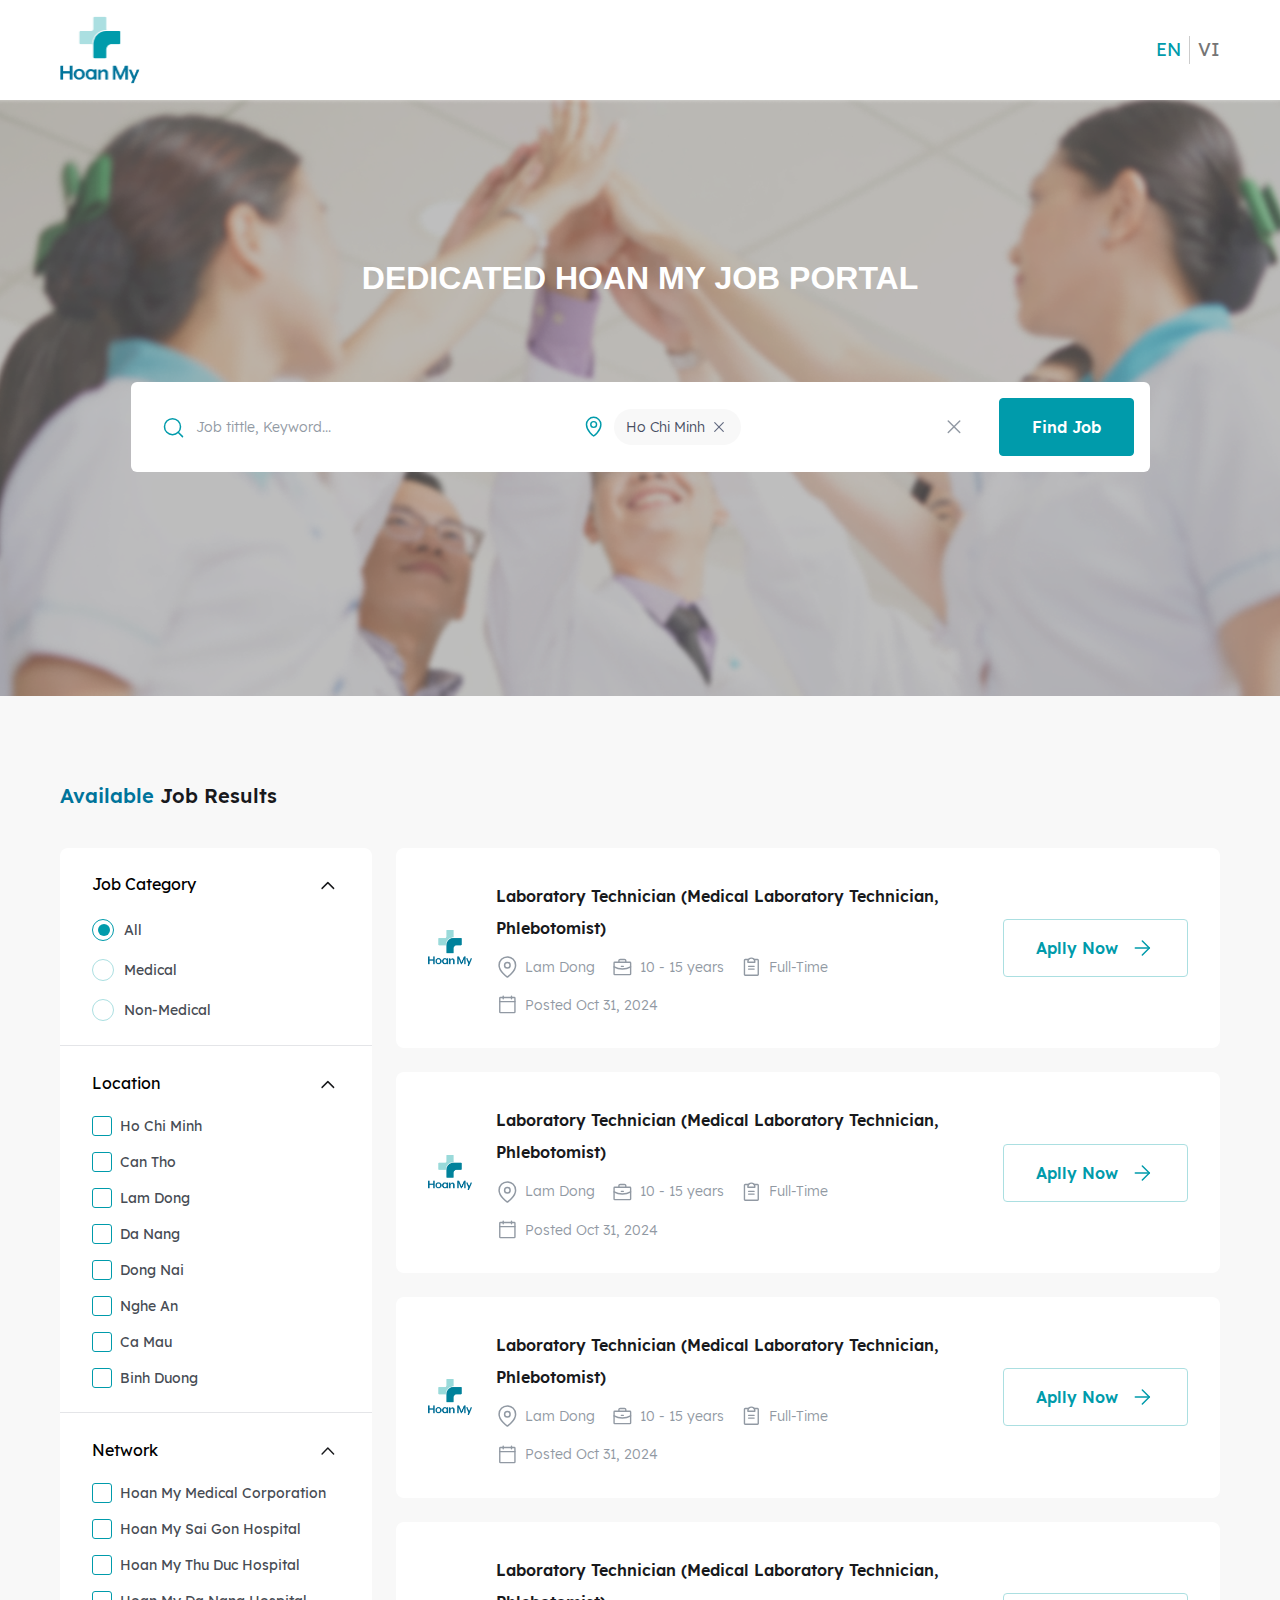
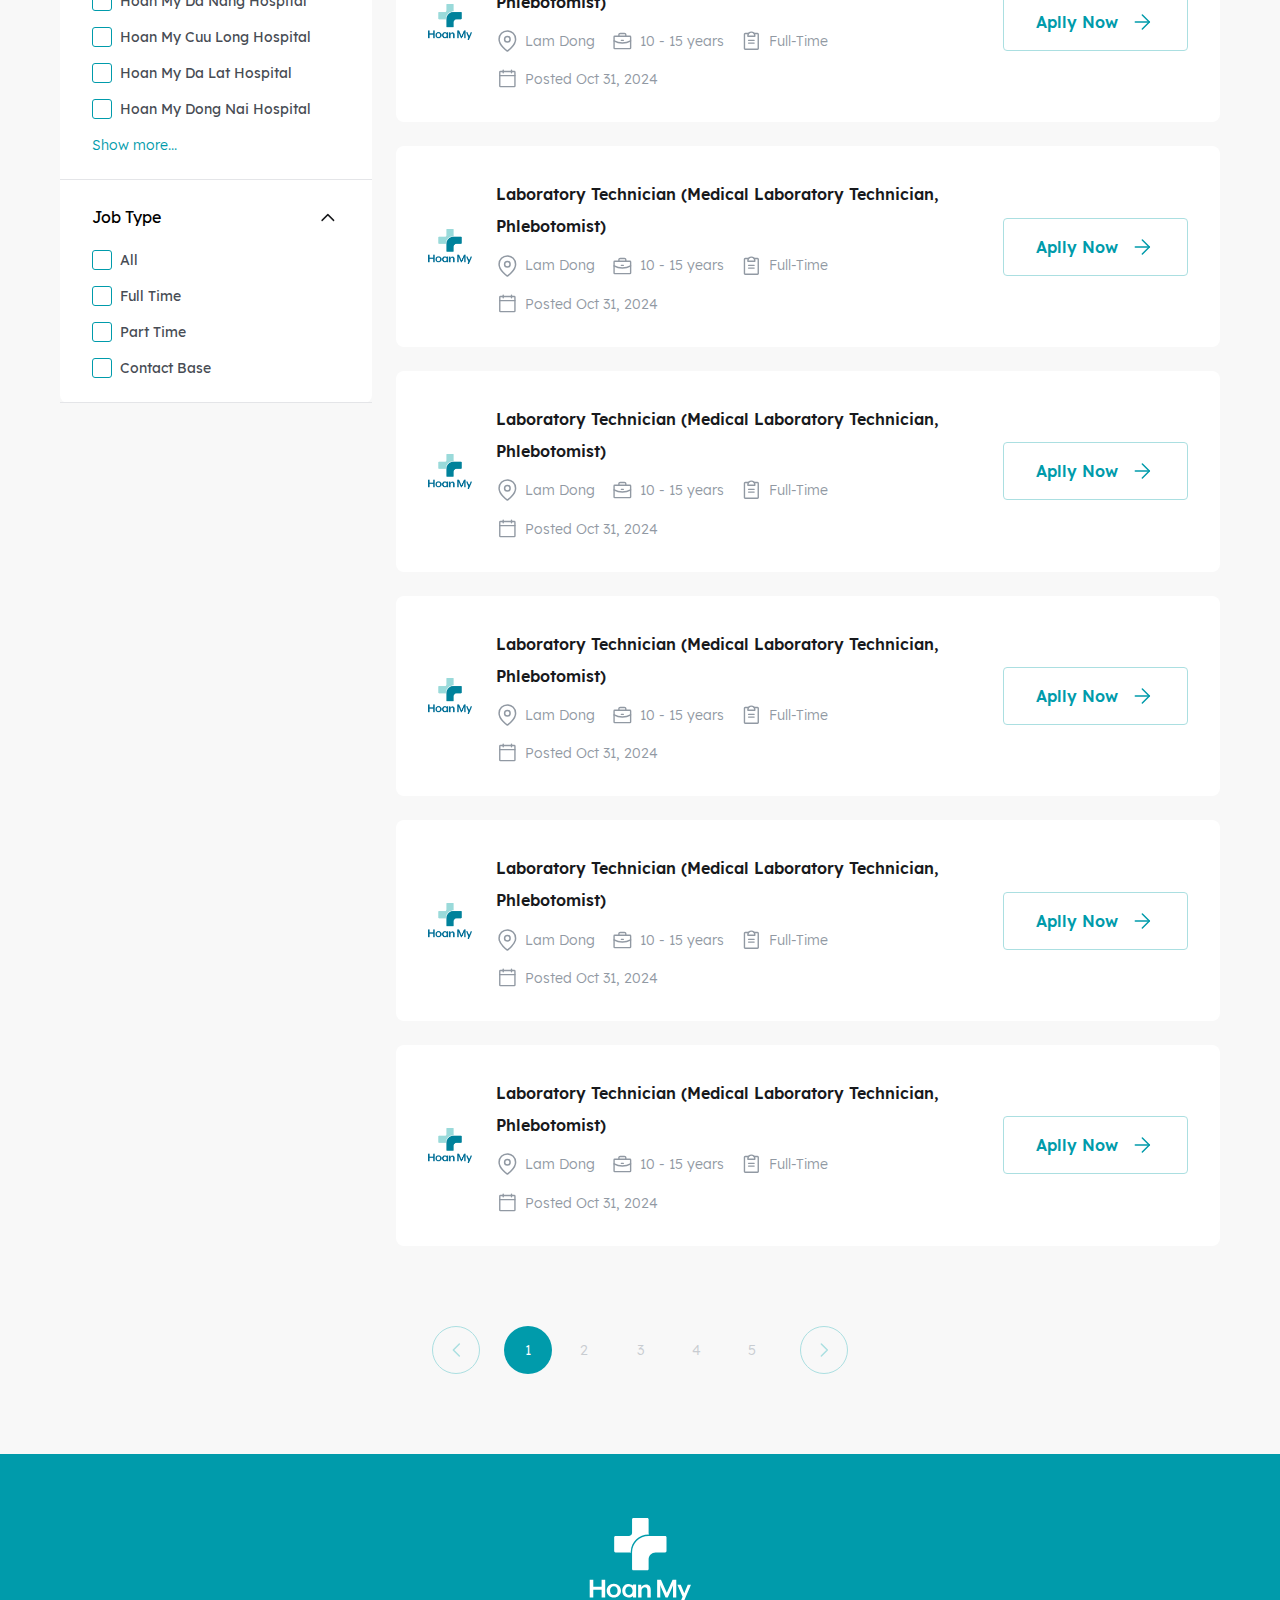
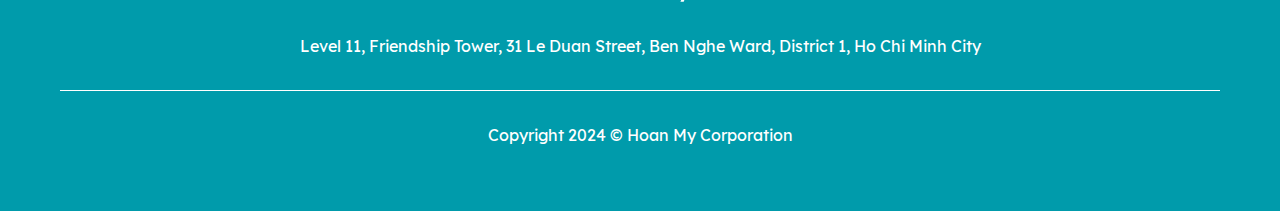
==== commit 248576e9: "update image upload file" ====
--- a/index.html
+++ b/index.html
@@ -172,7 +172,7 @@
                     </div>
                 </div>
                 <div class="career-result">
-                    <form class="career-filter active">
+                    <form class="career-filter">
                         <div class="career-filter-header-mb">
                             <div></div>
                             <div class="title">Filter</div>
@@ -186,221 +186,223 @@
                                 </svg>
                             </div>
                         </div>
-                        <div class="filter-item category">
-                            <div class="filter-item-top">
-                                <div class="filter-heading">
-                                    Job Category
-                                </div>
-                                <div>
-                                    <img class="filter-icon-up" src="./assets/images/fi_chevron-up.svg"
-                                        alt="chevron-up icon">
-                                </div>
-                            </div>
-                            <div class="filter-item-bottom">
-                                <div class="filter-bottom-list">
-                                    <div>
-                                        <input type="radio" id="all" name="category" value="all" checked>
-                                        <label for="all">All</label>
-                                    </div>
-                                    <div>
-                                        <input type="radio" id="medical" name="category" value="medical">
-                                        <label for="medical">Medical</label>
-                                    </div>
-                                    <div>
-                                        <input type="radio" id="non-medical" name="category" value="non-medical">
-                                        <label for="non-medical">Non-Medical</label>
-                                    </div>
-                                </div>
-                            </div>
-                        </div>
-                        <div class="filter-item location">
-                            <div class="filter-item-top">
-                                <div class="filter-heading">
-                                    Location
-                                </div>
-                                <div>
-                                    <img class="filter-icon-up" src="./assets/images/fi_chevron-up.svg"
-                                        alt="chevron-up icon">
-                                </div>
-                            </div>
-                            <div class="filter-item-bottom">
-                                <div class="filter-bottom-list">
-                                    <div class="group-checkbox">
-                                        <input type="checkbox" id="location_1" name="location_1" value="ho chi minh">
-                                        <label for="location_1">Ho Chi Minh</label>
-                                    </div>
-                                    <div class="group-checkbox">
-                                        <input type="checkbox" id="location_2" name="location_2" value="can tho">
-                                        <label for="location_2">Can Tho</label>
-                                    </div>
-                                    <div class="group-checkbox">
-                                        <input type="checkbox" id="location_3" name="location_3" value="lam dong">
-                                        <label for="location_3">Lam Dong</label>
-                                    </div>
-                                    <div class="group-checkbox">
-                                        <input type="checkbox" id="location_4" name="location_4" value="da nang">
-                                        <label for="location_4">Da Nang</label>
-                                    </div>
-                                    <div class="group-checkbox">
-                                        <input type="checkbox" id="location_5" name="location_5" value="Dong Nai">
-                                        <label for="location_5">Dong Nai</label>
-                                    </div>
-                                    <div class="group-checkbox">
-                                        <input type="checkbox" id="location_6" name="location_6" value="Nghe An">
-                                        <label for="location_6">Nghe An</label>
-                                    </div>
-                                    <div class="group-checkbox">
-                                        <input type="checkbox" id="location_7" name="location_7" value="Ca Mau">
-                                        <label for="location_7">Ca Mau</label>
-                                    </div>
-                                    <div class="group-checkbox">
-                                        <input type="checkbox" id="location_8" name="location_8" value="Binh Duong">
-                                        <label for="location_8">Binh Duong</label>
-                                    </div>
-                                </div>
-                            </div>
-                        </div>
-                        <div class="filter-item network">
-                            <div class="filter-item-top">
-                                <div class="filter-heading">
-                                    Network
-                                </div>
-                                <div>
-                                    <img class="filter-icon-up" src="./assets/images/fi_chevron-up.svg"
-                                        alt="chevron-up icon">
-                                </div>
-                            </div>
-                            <div class="filter-item-bottom">
-                                <div class="filter-bottom-list">
-                                    <div class="group-checkbox">
-                                        <input type="checkbox" id="network_1" name="network_1"
-                                            value="Hoan My Medical Corporation">
-                                        <label for="network_1">Hoan My Medical Corporation</label>
-                                    </div>
-                                    <div class="group-checkbox">
-                                        <input type="checkbox" id="network_2" name="network_2"
-                                            value="Hoan My Sai Gon Hospital">
-                                        <label for="network_2">Hoan My Sai Gon Hospital</label>
-                                    </div>
-                                    <div class="group-checkbox">
-                                        <input type="checkbox" id="network_3" name="network_3"
-                                            value="Hoan My Thu Duc Hospital">
-                                        <label for="network_3">Hoan My Thu Duc Hospital</label>
-                                    </div>
-                                    <div class="group-checkbox">
-                                        <input type="checkbox" id="network_4" name="network_4"
-                                            value="Hoan My Da Nang Hospital">
-                                        <label for="network_4">Hoan My Da Nang Hospital</label>
-                                    </div>
-                                    <div class="group-checkbox">
-                                        <input type="checkbox" id="network_5" name="network_5"
-                                            value="Hoan My Cuu Long Hospital">
-                                        <label for="network_5">Hoan My Cuu Long Hospital</label>
-                                    </div>
-                                    <div class="group-checkbox">
-                                        <input type="checkbox" id="network_6" name="network_6"
-                                            value="Hoan My Da Lat Hospital">
-                                        <label for="network_6">Hoan My Da Lat Hospital</label>
-                                    </div>
-                                    <div class="group-checkbox">
-                                        <input type="checkbox" id="network_7" name="network_7"
-                                            value="Hoan My Dong Nai Hospital">
-                                        <label for="network_7">Hoan My Dong Nai Hospital</label>
-                                    </div>
-                                    <div class="show-more-filter">Show more...</div>
-                                </div>
-                                <div class="search-dropdown">
-                                    <div class="dropdown dropdown-network default">
+                        <div class="career-filter-body">
+                            <div class="filter-item category">
+                                <div class="filter-item-top">
+                                    <div class="filter-heading">
+                                        Job Category
+                                    </div>
+                                    <div>
+                                        <img class="filter-icon-up" src="./assets/images/fi_chevron-up.svg"
+                                            alt="chevron-up icon">
+                                    </div>
+                                </div>
+                                <div class="filter-item-bottom">
+                                    <div class="filter-bottom-list">
                                         <div>
-                                            <img class="logo-location" src="./assets/images/search-location.svg"
-                                                alt="location logo">
-                                        </div>
-                                        <div class="dropdown-label"></div>
+                                            <input type="radio" id="all" name="category" value="all" checked>
+                                            <label for="all">All</label>
+                                        </div>
                                         <div>
-                                            <img class="logo-dropdown d-none" src="./assets/images/search-dropdown.svg"
-                                                alt="dropdown cion">
-                                            <img class="logo-close d-block" src="./assets/images/close-dropdown.svg"
-                                                alt="close icon">
-                                        </div>
-                                    </div>
-                                </div>
-                                <div class="component-dropdown-newtwork">
-                                    <div class="component-dropdown-network--container">
-                                        <div class="top">
-                                            <div class="back">
-                                                <img src="./assets/images/ArrowLeft.svg" alt="ArrowLeft icon">
+                                            <input type="radio" id="medical" name="category" value="medical">
+                                            <label for="medical">Medical</label>
+                                        </div>
+                                        <div>
+                                            <input type="radio" id="non-medical" name="category" value="non-medical">
+                                            <label for="non-medical">Non-Medical</label>
+                                        </div>
+                                    </div>
+                                </div>
+                            </div>
+                            <div class="filter-item location">
+                                <div class="filter-item-top">
+                                    <div class="filter-heading">
+                                        Location
+                                    </div>
+                                    <div>
+                                        <img class="filter-icon-up" src="./assets/images/fi_chevron-up.svg"
+                                            alt="chevron-up icon">
+                                    </div>
+                                </div>
+                                <div class="filter-item-bottom">
+                                    <div class="filter-bottom-list">
+                                        <div class="group-checkbox">
+                                            <input type="checkbox" id="location_1" name="location_1" value="ho chi minh">
+                                            <label for="location_1">Ho Chi Minh</label>
+                                        </div>
+                                        <div class="group-checkbox">
+                                            <input type="checkbox" id="location_2" name="location_2" value="can tho">
+                                            <label for="location_2">Can Tho</label>
+                                        </div>
+                                        <div class="group-checkbox">
+                                            <input type="checkbox" id="location_3" name="location_3" value="lam dong">
+                                            <label for="location_3">Lam Dong</label>
+                                        </div>
+                                        <div class="group-checkbox">
+                                            <input type="checkbox" id="location_4" name="location_4" value="da nang">
+                                            <label for="location_4">Da Nang</label>
+                                        </div>
+                                        <div class="group-checkbox">
+                                            <input type="checkbox" id="location_5" name="location_5" value="Dong Nai">
+                                            <label for="location_5">Dong Nai</label>
+                                        </div>
+                                        <div class="group-checkbox">
+                                            <input type="checkbox" id="location_6" name="location_6" value="Nghe An">
+                                            <label for="location_6">Nghe An</label>
+                                        </div>
+                                        <div class="group-checkbox">
+                                            <input type="checkbox" id="location_7" name="location_7" value="Ca Mau">
+                                            <label for="location_7">Ca Mau</label>
+                                        </div>
+                                        <div class="group-checkbox">
+                                            <input type="checkbox" id="location_8" name="location_8" value="Binh Duong">
+                                            <label for="location_8">Binh Duong</label>
+                                        </div>
+                                    </div>
+                                </div>
+                            </div>
+                            <div class="filter-item network">
+                                <div class="filter-item-top">
+                                    <div class="filter-heading">
+                                        Network
+                                    </div>
+                                    <div>
+                                        <img class="filter-icon-up" src="./assets/images/fi_chevron-up.svg"
+                                            alt="chevron-up icon">
+                                    </div>
+                                </div>
+                                <div class="filter-item-bottom">
+                                    <div class="filter-bottom-list">
+                                        <div class="group-checkbox">
+                                            <input type="checkbox" id="network_1" name="network_1"
+                                                value="Hoan My Medical Corporation">
+                                            <label for="network_1">Hoan My Medical Corporation</label>
+                                        </div>
+                                        <div class="group-checkbox">
+                                            <input type="checkbox" id="network_2" name="network_2"
+                                                value="Hoan My Sai Gon Hospital">
+                                            <label for="network_2">Hoan My Sai Gon Hospital</label>
+                                        </div>
+                                        <div class="group-checkbox">
+                                            <input type="checkbox" id="network_3" name="network_3"
+                                                value="Hoan My Thu Duc Hospital">
+                                            <label for="network_3">Hoan My Thu Duc Hospital</label>
+                                        </div>
+                                        <div class="group-checkbox">
+                                            <input type="checkbox" id="network_4" name="network_4"
+                                                value="Hoan My Da Nang Hospital">
+                                            <label for="network_4">Hoan My Da Nang Hospital</label>
+                                        </div>
+                                        <div class="group-checkbox">
+                                            <input type="checkbox" id="network_5" name="network_5"
+                                                value="Hoan My Cuu Long Hospital">
+                                            <label for="network_5">Hoan My Cuu Long Hospital</label>
+                                        </div>
+                                        <div class="group-checkbox">
+                                            <input type="checkbox" id="network_6" name="network_6"
+                                                value="Hoan My Da Lat Hospital">
+                                            <label for="network_6">Hoan My Da Lat Hospital</label>
+                                        </div>
+                                        <div class="group-checkbox">
+                                            <input type="checkbox" id="network_7" name="network_7"
+                                                value="Hoan My Dong Nai Hospital">
+                                            <label for="network_7">Hoan My Dong Nai Hospital</label>
+                                        </div>
+                                        <div class="show-more-filter">Show more...</div>
+                                    </div>
+                                    <div class="search-dropdown">
+                                        <div class="dropdown dropdown-network default">
+                                            <div>
+                                                <img class="logo-location" src="./assets/images/search-location.svg"
+                                                    alt="location logo">
                                             </div>
-                                        </div>
-                                        <div class="search-dropdown-wrap">
-                                            <div class="search-dropdown">
-                                                <div class="dropdown dropdown-network">
-                                                    <div>
-                                                        <img class="logo-location" src="./assets/images/search-location.svg"
-                                                            alt="location logo">
-                                                    </div>
-                                                    <div class="dropdown-label">Preferred Location</div>
-                                                    <div class="dropdown-list">
+                                            <div class="dropdown-label"></div>
+                                            <div>
+                                                <img class="logo-dropdown d-none" src="./assets/images/search-dropdown.svg"
+                                                    alt="dropdown cion">
+                                                <img class="logo-close d-block" src="./assets/images/close-dropdown.svg"
+                                                    alt="close icon">
+                                            </div>
+                                        </div>
+                                    </div>
+                                    <div class="component-dropdown-newtwork">
+                                        <div class="component-dropdown-network--container">
+                                            <div class="top">
+                                                <div class="back">
+                                                    <img src="./assets/images/ArrowLeft.svg" alt="ArrowLeft icon">
+                                                </div>
+                                            </div>
+                                            <div class="search-dropdown-wrap">
+                                                <div class="search-dropdown">
+                                                    <div class="dropdown dropdown-network">
                                                         <div>
-                                                            <div class="checkbox">
-                                                                <input class="check checkbox-custom" type="checkbox" id="checkbox-network-1" name="checkbox-network-1"
-                                                                    value="Hoan My Sai Gon Hospital">
-                                                                <label for="checkbox-network-1" class="checkbox-custom-label">Hoan My Sai Gon Hospital</label>
-                                                            </div>
-                                                            <div class="checkbox">
-                                                                <input class="check checkbox-custom" type="checkbox" id="checkbox-network-2" name="checkbox-network-2"
-                                                                    value="Hoan My Medical Corporation">
-                                                                <label for="checkbox-network-2" class="checkbox-custom-label">Hoan My Medical Corporation</label>
-                                                            </div>
-                                                            <div class="checkbox">
-                                                                <input class="check checkbox-custom" type="checkbox" id="checkbox-network-3" name="checkbox-network-3"
-                                                                    value="Hoan My Thu Duc Hospital">
-                                                                <label for="checkbox-network-3" class="checkbox-custom-label">Hoan My Thu Duc Hospital</label>
+                                                            <img class="logo-location" src="./assets/images/search-location.svg"
+                                                                alt="location logo">
+                                                        </div>
+                                                        <div class="dropdown-label">Preferred Location</div>
+                                                        <div class="dropdown-list">
+                                                            <div>
+                                                                <div class="checkbox">
+                                                                    <input class="check checkbox-custom" type="checkbox" id="checkbox-network-1" name="checkbox-network-1"
+                                                                        value="Hoan My Sai Gon Hospital">
+                                                                    <label for="checkbox-network-1" class="checkbox-custom-label">Hoan My Sai Gon Hospital</label>
+                                                                </div>
+                                                                <div class="checkbox">
+                                                                    <input class="check checkbox-custom" type="checkbox" id="checkbox-network-2" name="checkbox-network-2"
+                                                                        value="Hoan My Medical Corporation">
+                                                                    <label for="checkbox-network-2" class="checkbox-custom-label">Hoan My Medical Corporation</label>
+                                                                </div>
+                                                                <div class="checkbox">
+                                                                    <input class="check checkbox-custom" type="checkbox" id="checkbox-network-3" name="checkbox-network-3"
+                                                                        value="Hoan My Thu Duc Hospital">
+                                                                    <label for="checkbox-network-3" class="checkbox-custom-label">Hoan My Thu Duc Hospital</label>
+                                                                </div>
                                                             </div>
                                                         </div>
-                                                    </div>
-                                                    <div>
-                                                        <img class="logo-dropdown" src="./assets/images/search-dropdown.svg"
-                                                            alt="dropdown cion">
-                                                        <img class="logo-close" src="./assets/images/close-dropdown.svg"
-                                                            alt="close icon">
+                                                        <div>
+                                                            <img class="logo-dropdown" src="./assets/images/search-dropdown.svg"
+                                                                alt="dropdown cion">
+                                                            <img class="logo-close" src="./assets/images/close-dropdown.svg"
+                                                                alt="close icon">
+                                                        </div>
                                                     </div>
                                                 </div>
                                             </div>
-                                        </div>
-                                        <div class="bot">
-                                            <button class="btn btn-primary back">Done</button>
-                                        </div>
-                                    </div>
-                                </div>
-                            </div>
-                        </div>
-                        <div class="filter-item type">
-                            <div class="filter-item-top">
-                                <div class="filter-heading">
-                                    Job Type
-                                </div>
-                                <div>
-                                    <img class="filter-icon-up" src="./assets/images/fi_chevron-up.svg"
-                                        alt="chevron-up icon">
-                                </div>
-                            </div>
-                            <div class="filter-item-bottom">
-                                <div class="filter-bottom-list">
-                                    <div class="group-checkbox">
-                                        <input type="checkbox" id="type_1" name="type_1" value="All">
-                                        <label for="type_1">All</label>
-                                    </div>
-                                    <div class="group-checkbox">
-                                        <input type="checkbox" id="type_2" name="type_2" value="Full Time">
-                                        <label for="type_2">Full Time</label>
-                                    </div>
-                                    <div class="group-checkbox">
-                                        <input type="checkbox" id="type_3" name="type_3" value="Part Time">
-                                        <label for="type_3">Part Time</label>
-                                    </div>
-                                    <div class="group-checkbox">
-                                        <input type="checkbox" id="type_4" name="type_4" value="Contact Base">
-                                        <label for="type_4">Contact Base</label>
+                                            <div class="bot">
+                                                <div class="btn btn-primary back">Done</div>
+                                            </div>
+                                        </div>
+                                    </div>
+                                </div>
+                            </div>
+                            <div class="filter-item type">
+                                <div class="filter-item-top">
+                                    <div class="filter-heading">
+                                        Job Type
+                                    </div>
+                                    <div>
+                                        <img class="filter-icon-up" src="./assets/images/fi_chevron-up.svg"
+                                            alt="chevron-up icon">
+                                    </div>
+                                </div>
+                                <div class="filter-item-bottom">
+                                    <div class="filter-bottom-list">
+                                        <div class="group-checkbox">
+                                            <input type="checkbox" id="type_1" name="type_1" value="All">
+                                            <label for="type_1">All</label>
+                                        </div>
+                                        <div class="group-checkbox">
+                                            <input type="checkbox" id="type_2" name="type_2" value="Full Time">
+                                            <label for="type_2">Full Time</label>
+                                        </div>
+                                        <div class="group-checkbox">
+                                            <input type="checkbox" id="type_3" name="type_3" value="Part Time">
+                                            <label for="type_3">Part Time</label>
+                                        </div>
+                                        <div class="group-checkbox">
+                                            <input type="checkbox" id="type_4" name="type_4" value="Contact Base">
+                                            <label for="type_4">Contact Base</label>
+                                        </div>
                                     </div>
                                 </div>
                             </div>
--- a/assets/css/main.css
+++ b/assets/css/main.css
@@ -898,6 +898,10 @@
     display: none;
 }
 
+.component-dropdown-newtwork {
+    display: none;
+}
+
 @media screen and (max-width: 576px) {
 
     .career-list-mb {
@@ -1081,12 +1085,23 @@
         width: 100%;
     }
 
+    .career .career-filter-footer-mb {
+        display: block;
+    }
+
+    .career .career-filter-body {
+        flex: 1;
+        max-height: calc(100vh - 185px);
+        overflow-y: auto;
+    }
+
     .career .career-filter-header-mb {
         display: flex;
         align-items: center;
         justify-content: space-between;
         padding: 24px;
         background-color: #fff;
+        border-bottom: 1px solid #f8f8f8;
     }
 
     .career .career-filter-header-mb  .title {
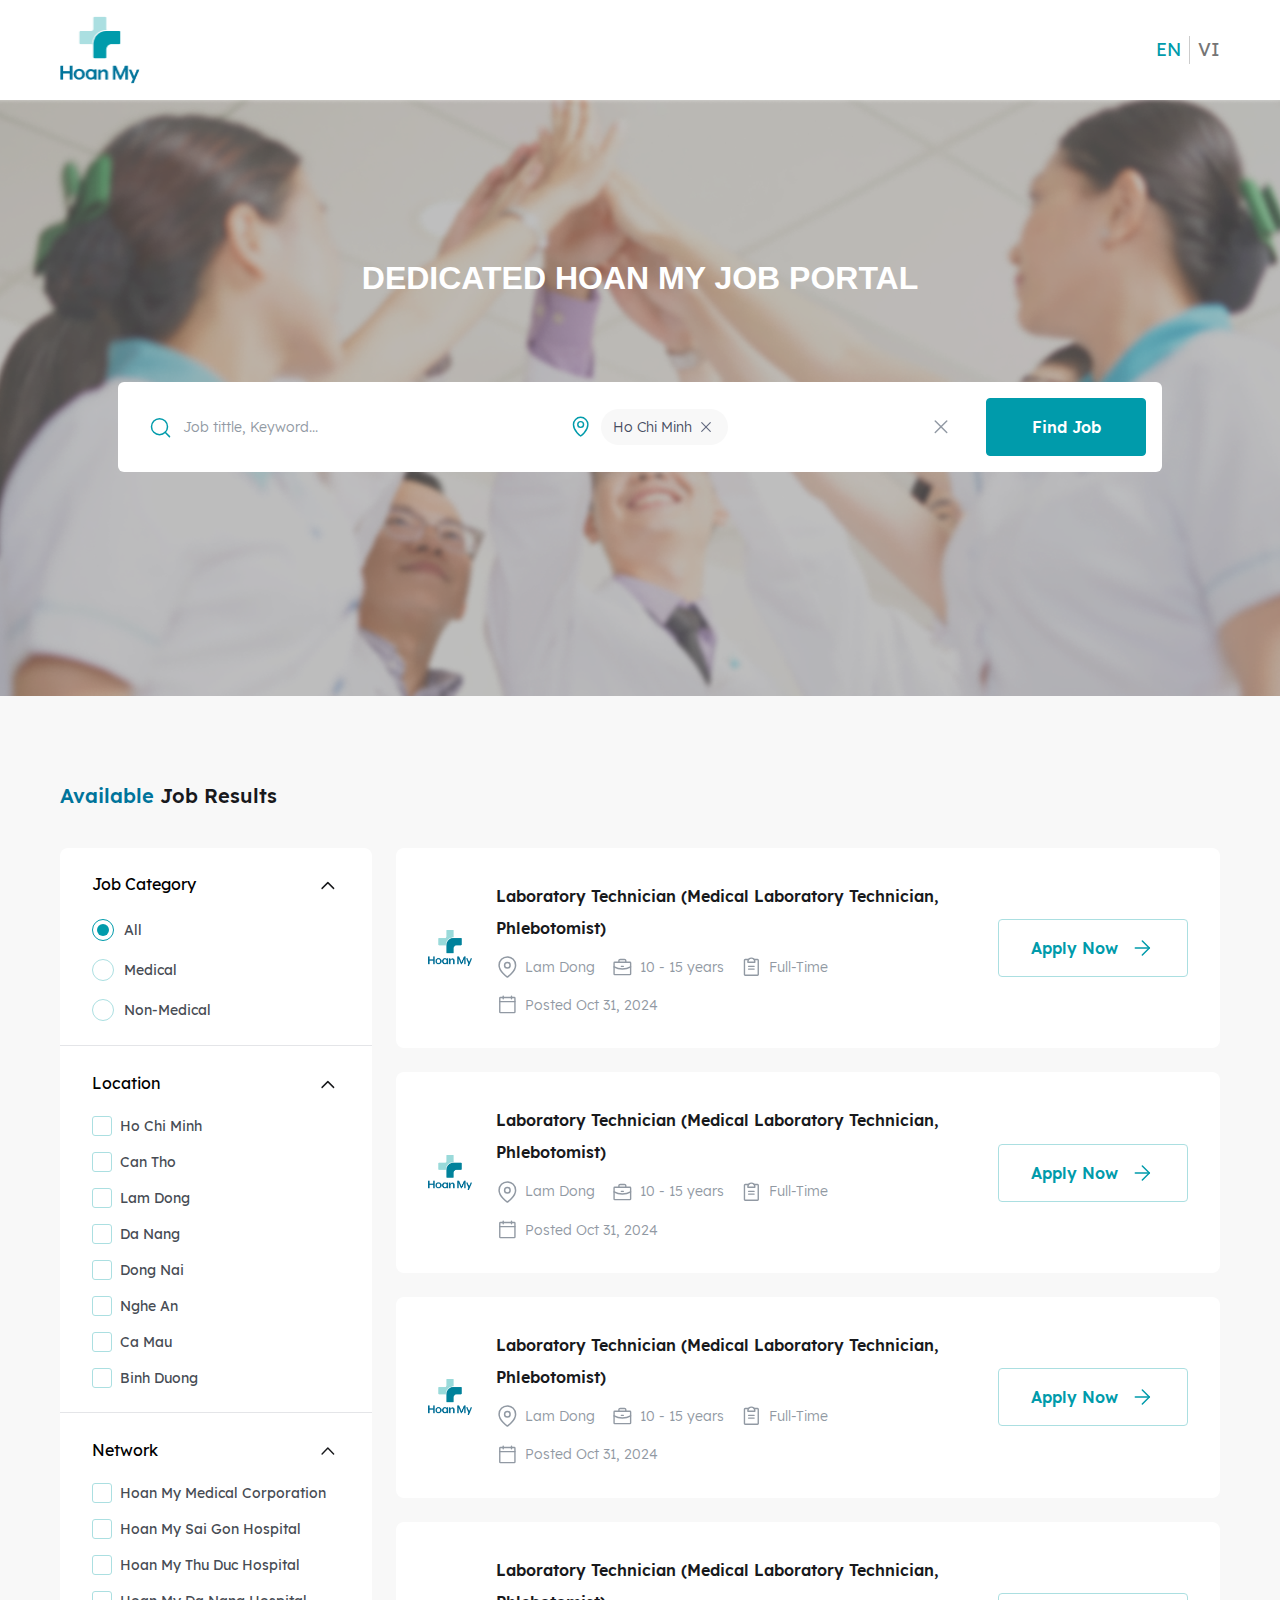
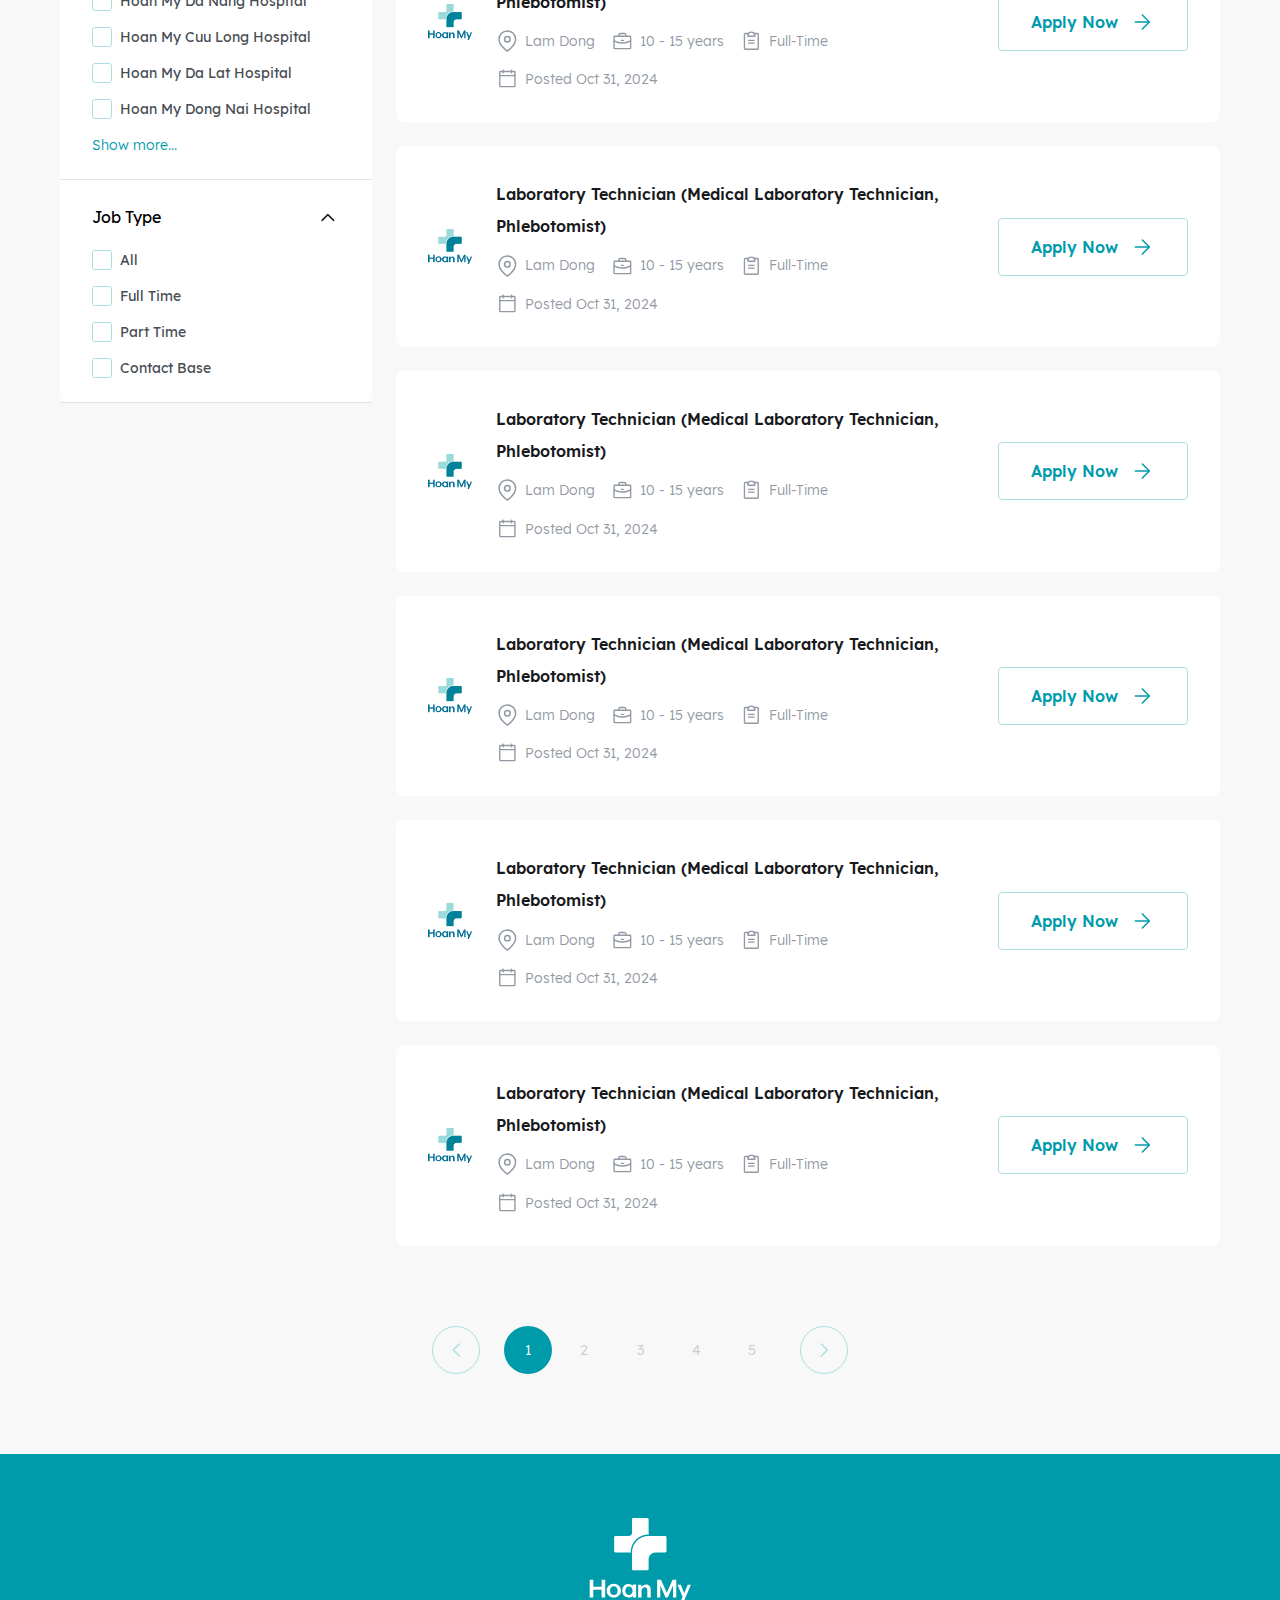
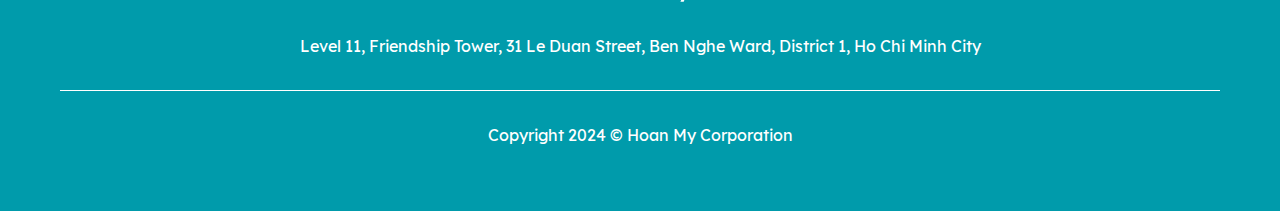
==== commit c712b47a: "fix and update button checkbox radio" ====
--- a/index.html
+++ b/index.html
@@ -199,15 +199,15 @@
                                 </div>
                                 <div class="filter-item-bottom">
                                     <div class="filter-bottom-list">
-                                        <div>
+                                        <div class="group-radio">
                                             <input type="radio" id="all" name="category" value="all" checked>
                                             <label for="all">All</label>
                                         </div>
-                                        <div>
+                                        <div class="group-radio">
                                             <input type="radio" id="medical" name="category" value="medical">
                                             <label for="medical">Medical</label>
                                         </div>
-                                        <div>
+                                        <div class="group-radio">
                                             <input type="radio" id="non-medical" name="category" value="non-medical">
                                             <label for="non-medical">Non-Medical</label>
                                         </div>
@@ -441,7 +441,7 @@
                             </div>
                             <div class="job-btn">
                                 <a href="./detail.html" class="btn btn-secondary">
-                                    <span>Aplly now</span>
+                                    <span>Apply now</span>
                                     <img src="./assets/images/fi_arrow-right.svg" alt="fi_arrow-right icon">
                                 </a>
                             </div>
@@ -475,7 +475,7 @@
                             </div>
                             <div class="job-btn">
                                 <a href="./detail.html" class="btn btn-secondary">
-                                    <span>Aplly now</span>
+                                    <span>Apply now</span>
                                     <img src="./assets/images/fi_arrow-right.svg" alt="fi_arrow-right icon">
                                 </a>
                             </div>
@@ -509,7 +509,7 @@
                             </div>
                             <div class="job-btn">
                                 <a href="./detail.html" class="btn btn-secondary">
-                                    <span>Aplly now</span>
+                                    <span>Apply now</span>
                                     <img src="./assets/images/fi_arrow-right.svg" alt="fi_arrow-right icon">
                                 </a>
                             </div>
@@ -543,7 +543,7 @@
                             </div>
                             <div class="job-btn">
                                 <a href="./detail.html" class="btn btn-secondary">
-                                    <span>Aplly now</span>
+                                    <span>Apply now</span>
                                     <img src="./assets/images/fi_arrow-right.svg" alt="fi_arrow-right icon">
                                 </a>
                             </div>
@@ -577,7 +577,7 @@
                             </div>
                             <div class="job-btn">
                                 <a href="./detail.html" class="btn btn-secondary">
-                                    <span>Aplly now</span>
+                                    <span>Apply now</span>
                                     <img src="./assets/images/fi_arrow-right.svg" alt="fi_arrow-right icon">
                                 </a>
                             </div>
@@ -611,7 +611,7 @@
                             </div>
                             <div class="job-btn">
                                 <a href="./detail.html" class="btn btn-secondary">
-                                    <span>Aplly now</span>
+                                    <span>Apply now</span>
                                     <img src="./assets/images/fi_arrow-right.svg" alt="fi_arrow-right icon">
                                 </a>
                             </div>
@@ -645,7 +645,7 @@
                             </div>
                             <div class="job-btn">
                                 <a href="./detail.html" class="btn btn-secondary">
-                                    <span>Aplly now</span>
+                                    <span>Apply now</span>
                                     <img src="./assets/images/fi_arrow-right.svg" alt="fi_arrow-right icon">
                                 </a>
                             </div>
@@ -679,7 +679,7 @@
                             </div>
                             <div class="job-btn">
                                 <a href="./detail.html" class="btn btn-secondary">
-                                    <span>Aplly now</span>
+                                    <span>Apply now</span>
                                     <img src="./assets/images/fi_arrow-right.svg" alt="fi_arrow-right icon">
                                 </a>
                             </div>
@@ -713,7 +713,7 @@
                             </div>
                             <div class="job-btn">
                                 <a href="./detail.html" class="btn btn-secondary">
-                                    <span>Aplly now</span>
+                                    <span>Apply now</span>
                                     <img src="./assets/images/fi_arrow-right.svg" alt="fi_arrow-right icon">
                                 </a>
                             </div>
--- a/assets/css/main.css
+++ b/assets/css/main.css
@@ -129,6 +129,14 @@
 
     text-transform: capitalize;
     width: fit-content;
+}
+
+.btn.medium {
+    padding: 12px 24px;
+}
+
+.btn.small {
+    padding: 8px 16px;
 }
 
 .btn:hover img {
@@ -222,7 +230,7 @@
     background: var(--primary-500);
     position: absolute;
     top: 3.9px;
-    left: 5.5px;
+    left: 5.1px;
     border-radius: 100%;
     -webkit-transition: all 0.2s ease;
     transition: all 0.2s ease;
@@ -260,12 +268,9 @@
     cursor: pointer;
 }
 
-input[type=checkbox] {
-    border: 1px solid var(--primary-500)
-}
-
 input[type="checkbox"]:checked {
     background-color: var(--primary-500);
+    border: 1px solid var(--primary-500);
 }
 
 input[type="checkbox"]:checked::after {
@@ -281,6 +286,19 @@
     display: flex;
     align-items: center;
     gap: 8px;
+    width: fit-content;
+}
+
+.group-checkbox:hover input[type='checkbox'] {
+    border: 1px solid var(--primary-500);
+}
+
+.group-radio {
+    width: fit-content;
+}
+
+.group-radio:hover [type="radio"]:not(:checked)+label:before {
+    border: 1px solid var(--primary-500);
 }
 
 /* hero */
@@ -339,6 +357,10 @@
 
 .hero .search-button {
     margin-left: 12px;
+}
+
+.hero .search-button .btn {
+    width: 160px;
 }
 
 .hero .search-dropdown .dropdown {
@@ -475,6 +497,7 @@
 
 .hero .dropdown .dropdown-list .checkbox input[type="checkbox"]:checked {
     background-color: var(--primary-500);
+    border: 1px solid var(--primary-500);
 }
 
 .hero .dropdown .dropdown-list .checkbox input[type="checkbox"]:checked::after {
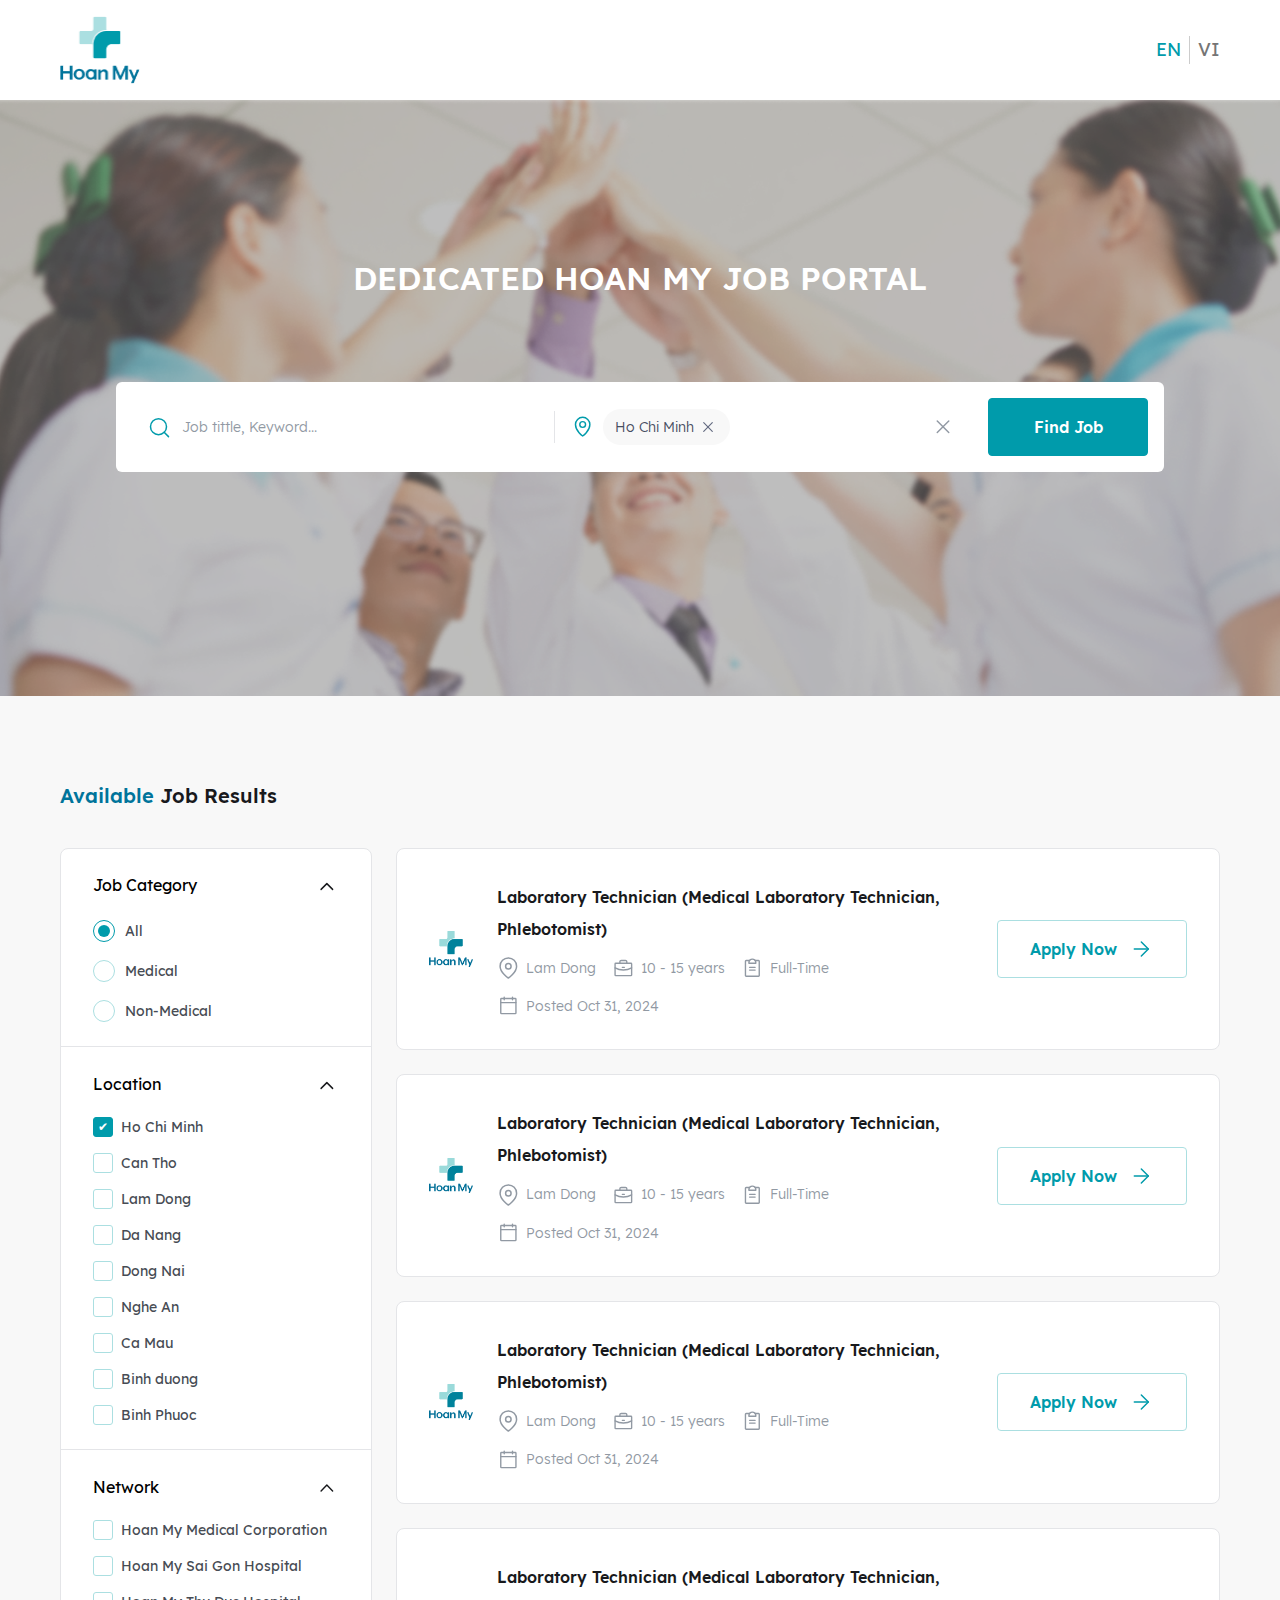
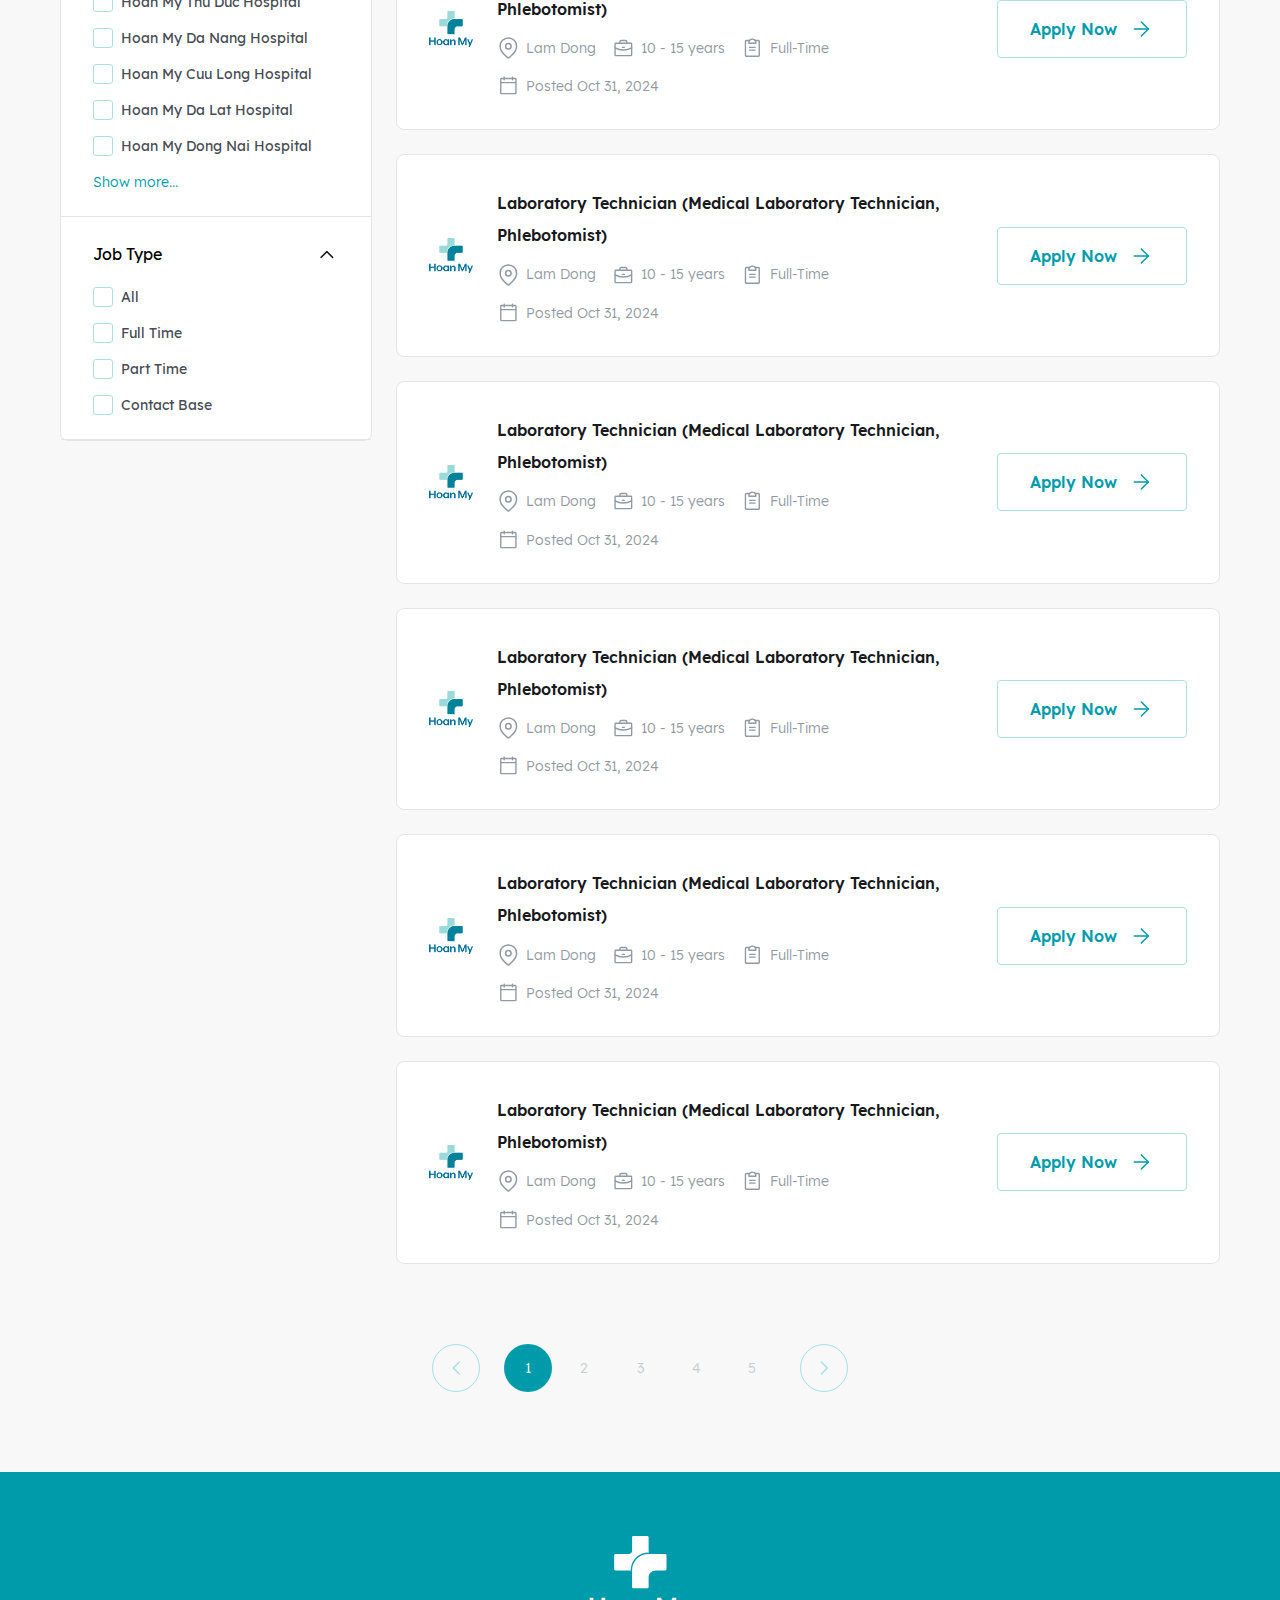
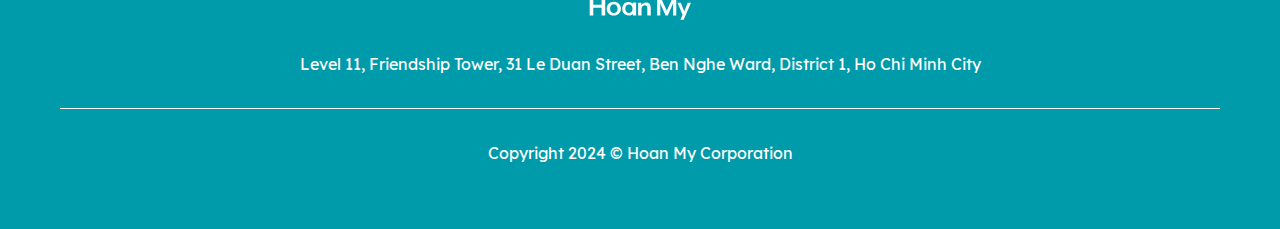
==== commit 1dd2586f: "update sync checkbox location hero and filter" ====
--- a/index.html
+++ b/index.html
@@ -227,36 +227,67 @@
                                 <div class="filter-item-bottom">
                                     <div class="filter-bottom-list">
                                         <div class="group-checkbox">
-                                            <input type="checkbox" id="location_1" name="location_1" value="ho chi minh">
-                                            <label for="location_1">Ho Chi Minh</label>
-                                        </div>
-                                        <div class="group-checkbox">
-                                            <input type="checkbox" id="location_2" name="location_2" value="can tho">
-                                            <label for="location_2">Can Tho</label>
-                                        </div>
-                                        <div class="group-checkbox">
-                                            <input type="checkbox" id="location_3" name="location_3" value="lam dong">
-                                            <label for="location_3">Lam Dong</label>
-                                        </div>
-                                        <div class="group-checkbox">
-                                            <input type="checkbox" id="location_4" name="location_4" value="da nang">
-                                            <label for="location_4">Da Nang</label>
-                                        </div>
-                                        <div class="group-checkbox">
-                                            <input type="checkbox" id="location_5" name="location_5" value="Dong Nai">
-                                            <label for="location_5">Dong Nai</label>
-                                        </div>
-                                        <div class="group-checkbox">
-                                            <input type="checkbox" id="location_6" name="location_6" value="Nghe An">
-                                            <label for="location_6">Nghe An</label>
-                                        </div>
-                                        <div class="group-checkbox">
-                                            <input type="checkbox" id="location_7" name="location_7" value="Ca Mau">
-                                            <label for="location_7">Ca Mau</label>
-                                        </div>
-                                        <div class="group-checkbox">
-                                            <input type="checkbox" id="location_8" name="location_8" value="Binh Duong">
-                                            <label for="location_8">Binh Duong</label>
+                                            <input type="checkbox" name="dropdown-group"
+                                                class="check checkbox-custom" id="checkbox-custom_01"
+                                                value="1">
+                                            <label for="checkbox-custom_01" class="checkbox-custom-label">Ho
+                                                Chi Minh</label>
+                                        </div>
+                                        <div class="group-checkbox">
+                                            <input type="checkbox" name="dropdown-group"
+                                                class="check checkbox-custom" id="checkbox-custom_02"
+                                                value="2">
+                                            <label for="checkbox-custom_02"
+                                                class="checkbox-custom-label">Can Tho</label>
+                                        </div>
+                                        <div class="group-checkbox">
+                                            <input type="checkbox" name="dropdown-group"
+                                                class="check checkbox-custom" id="checkbox-custom_03"
+                                                value="3">
+                                            <label for="checkbox-custom_03"
+                                                class="checkbox-custom-label">Lam Dong</label>
+                                        </div>
+                                        <div class="group-checkbox">
+                                            <input type="checkbox" name="dropdown-group"
+                                                class="check checkbox-custom" id="checkbox-custom_09"
+                                                value="9">
+                                            <label for="checkbox-custom_09" class="checkbox-custom-label">Da
+                                                Nang</label>
+                                        </div>
+                                        <div class="group-checkbox">
+                                            <input type="checkbox" name="dropdown-group"
+                                                class="check checkbox-custom" id="checkbox-custom_04"
+                                                value="4">
+                                            <label for="checkbox-custom_04"
+                                                class="checkbox-custom-label">Dong Nai</label>
+                                        </div>
+                                        <div class="group-checkbox">
+                                            <input type="checkbox" name="dropdown-group"
+                                                class="check checkbox-custom" id="checkbox-custom_05"
+                                                value="5">
+                                            <label for="checkbox-custom_05"
+                                                class="checkbox-custom-label">Nghe An</label>
+                                        </div>
+                                        <div class="group-checkbox">
+                                            <input type="checkbox" name="dropdown-group"
+                                                class="check checkbox-custom" id="checkbox-custom_06"
+                                                value="6">
+                                            <label for="checkbox-custom_06" class="checkbox-custom-label">Ca
+                                                Mau</label>
+                                        </div>
+                                        <div class="group-checkbox">
+                                            <input type="checkbox" name="dropdown-group"
+                                                class="check checkbox-custom" id="checkbox-custom_07"
+                                                value="7">
+                                            <label for="checkbox-custom_07"
+                                                class="checkbox-custom-label">Binh duong</label>
+                                        </div>
+                                        <div class="group-checkbox">
+                                            <input type="checkbox" name="dropdown-group"
+                                                class="check checkbox-custom" id="checkbox-custom_08"
+                                                value="8">
+                                            <label for="checkbox-custom_08"
+                                                class="checkbox-custom-label">Binh Phuoc</label>
                                         </div>
                                     </div>
                                 </div>
@@ -318,8 +349,8 @@
                                             </div>
                                             <div class="dropdown-label"></div>
                                             <div>
-                                                <img class="logo-dropdown d-none" src="./assets/images/search-dropdown.svg"
-                                                    alt="dropdown cion">
+                                                <img class="logo-dropdown d-none"
+                                                    src="./assets/images/search-dropdown.svg" alt="dropdown cion">
                                                 <img class="logo-close d-block" src="./assets/images/close-dropdown.svg"
                                                     alt="close icon">
                                             </div>
@@ -336,33 +367,48 @@
                                                 <div class="search-dropdown">
                                                     <div class="dropdown dropdown-network">
                                                         <div>
-                                                            <img class="logo-location" src="./assets/images/search-location.svg"
+                                                            <img class="logo-location"
+                                                                src="./assets/images/search-location.svg"
                                                                 alt="location logo">
                                                         </div>
                                                         <div class="dropdown-label">Preferred Location</div>
                                                         <div class="dropdown-list">
                                                             <div>
                                                                 <div class="checkbox">
-                                                                    <input class="check checkbox-custom" type="checkbox" id="checkbox-network-1" name="checkbox-network-1"
+                                                                    <input class="check checkbox-custom" type="checkbox"
+                                                                        id="checkbox-network-1"
+                                                                        name="checkbox-network-1"
                                                                         value="Hoan My Sai Gon Hospital">
-                                                                    <label for="checkbox-network-1" class="checkbox-custom-label">Hoan My Sai Gon Hospital</label>
+                                                                    <label for="checkbox-network-1"
+                                                                        class="checkbox-custom-label">Hoan My Sai Gon
+                                                                        Hospital</label>
                                                                 </div>
                                                                 <div class="checkbox">
-                                                                    <input class="check checkbox-custom" type="checkbox" id="checkbox-network-2" name="checkbox-network-2"
+                                                                    <input class="check checkbox-custom" type="checkbox"
+                                                                        id="checkbox-network-2"
+                                                                        name="checkbox-network-2"
                                                                         value="Hoan My Medical Corporation">
-                                                                    <label for="checkbox-network-2" class="checkbox-custom-label">Hoan My Medical Corporation</label>
+                                                                    <label for="checkbox-network-2"
+                                                                        class="checkbox-custom-label">Hoan My Medical
+                                                                        Corporation</label>
                                                                 </div>
                                                                 <div class="checkbox">
-                                                                    <input class="check checkbox-custom" type="checkbox" id="checkbox-network-3" name="checkbox-network-3"
+                                                                    <input class="check checkbox-custom" type="checkbox"
+                                                                        id="checkbox-network-3"
+                                                                        name="checkbox-network-3"
                                                                         value="Hoan My Thu Duc Hospital">
-                                                                    <label for="checkbox-network-3" class="checkbox-custom-label">Hoan My Thu Duc Hospital</label>
+                                                                    <label for="checkbox-network-3"
+                                                                        class="checkbox-custom-label">Hoan My Thu Duc
+                                                                        Hospital</label>
                                                                 </div>
                                                             </div>
                                                         </div>
                                                         <div>
-                                                            <img class="logo-dropdown" src="./assets/images/search-dropdown.svg"
+                                                            <img class="logo-dropdown"
+                                                                src="./assets/images/search-dropdown.svg"
                                                                 alt="dropdown cion">
-                                                            <img class="logo-close" src="./assets/images/close-dropdown.svg"
+                                                            <img class="logo-close"
+                                                                src="./assets/images/close-dropdown.svg"
                                                                 alt="close icon">
                                                         </div>
                                                     </div>
--- a/assets/css/main.css
+++ b/assets/css/main.css
@@ -97,7 +97,7 @@
 h3,
 h2,
 h1 {
-    font-family: 'SFD-Bold', sans-serif;
+    font-family: 'Lexend', sans-serif;
 }
 
 @media screen and (min-width: 1200px) {
@@ -301,6 +301,12 @@
     border: 1px solid var(--primary-500);
 }
 
+@media screen and (max-width: 576px) {
+    .btn {
+        padding: 12px 24px;
+    }
+}
+
 /* hero */
 
 .hero {
@@ -368,6 +374,7 @@
     line-height: 20px;
     font-weight: 400;
     color: #9199A3;
+    margin-left: 4px;
 }
 
 .hero .search-dropdown .logo-location,
@@ -517,6 +524,26 @@
     cursor: pointer;
 }
 
+.hero .search-text {
+    position: relative;
+}
+
+.hero .search-text::after {
+    content: '';
+    display: block;
+    width: 1px;
+    height: 32px;
+    background: #E4E5E8;
+    position: absolute;
+    top: 50%;
+    right: -3px;
+    transform: translateY(-50%);
+}
+
+.hero .search-text .keyword-text.open {
+    border: 1px solid var(--primary-500);
+}
+
 .hero .keyword-text {
     display: flex;
     align-items: center;
@@ -524,6 +551,7 @@
     width: 420px;
     padding: 8px 16px 8px 14px;
     border-radius: 8px;
+    border: 1px solid #fff;
 }
 
 .hero .keyword-text input {
@@ -533,6 +561,7 @@
     font-weight: 400;
     color: #9199A3;
     outline: none;
+    flex: 1;
 }
 
 .hero .keyword-text input::placeholder {
@@ -610,6 +639,7 @@
     width: 312px;
     border-radius: 8px;
     height: fit-content;
+    border: 1px solid #E4E5E8;
 }
 
 .career .career-filter .filter-item {
@@ -684,6 +714,13 @@
     padding: 32px;
     background-color: #fff;
     border-radius: 8px;
+    border: 1px solid #E4E5E8;
+    transition: all 0.3s linear;
+}
+
+.career .career-item:hover {
+    box-shadow: 0px 8px 16px 0px rgba(0, 62, 68, 0.10);
+    transition: all 0.3s linear;
 }
 
 .career .career-item .logo {
@@ -926,6 +963,15 @@
 }
 
 @media screen and (max-width: 576px) {
+    
+    .career {
+        padding: 70px 0 80px;
+    }
+
+    .career-list-mb-top {
+        height: 83px;
+        align-items: center;
+    }
 
     .career-list-mb {
         display: flex;
@@ -1102,14 +1148,12 @@
     .career .career-filter-footer-mb {
         padding: 24px;
         box-shadow: 0px -8px 16px 0px rgba(0, 62, 68, 0.05);
+        display: block;
+        background-color: #fff;
     }
 
     .career .career-filter-footer-mb .btn {
         width: 100%;
-    }
-
-    .career .career-filter-footer-mb {
-        display: block;
     }
 
     .career .career-filter-body {
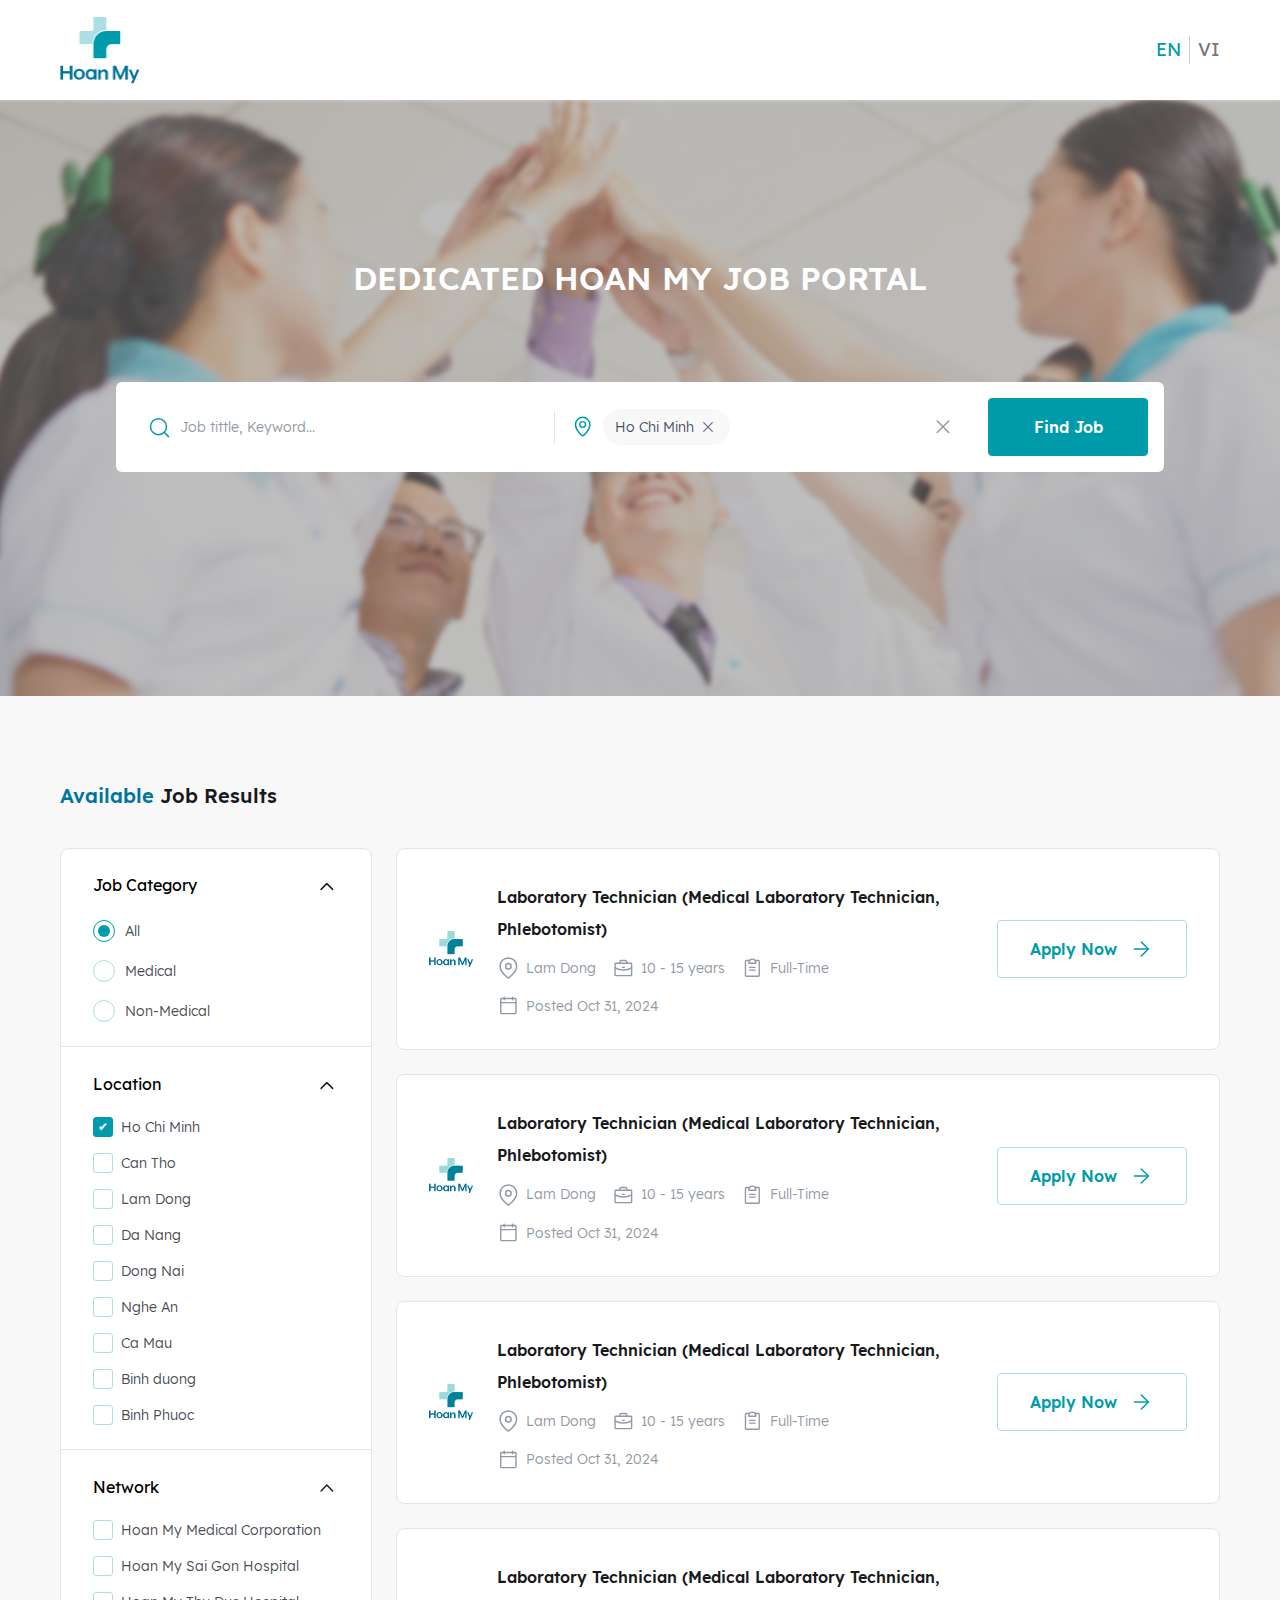
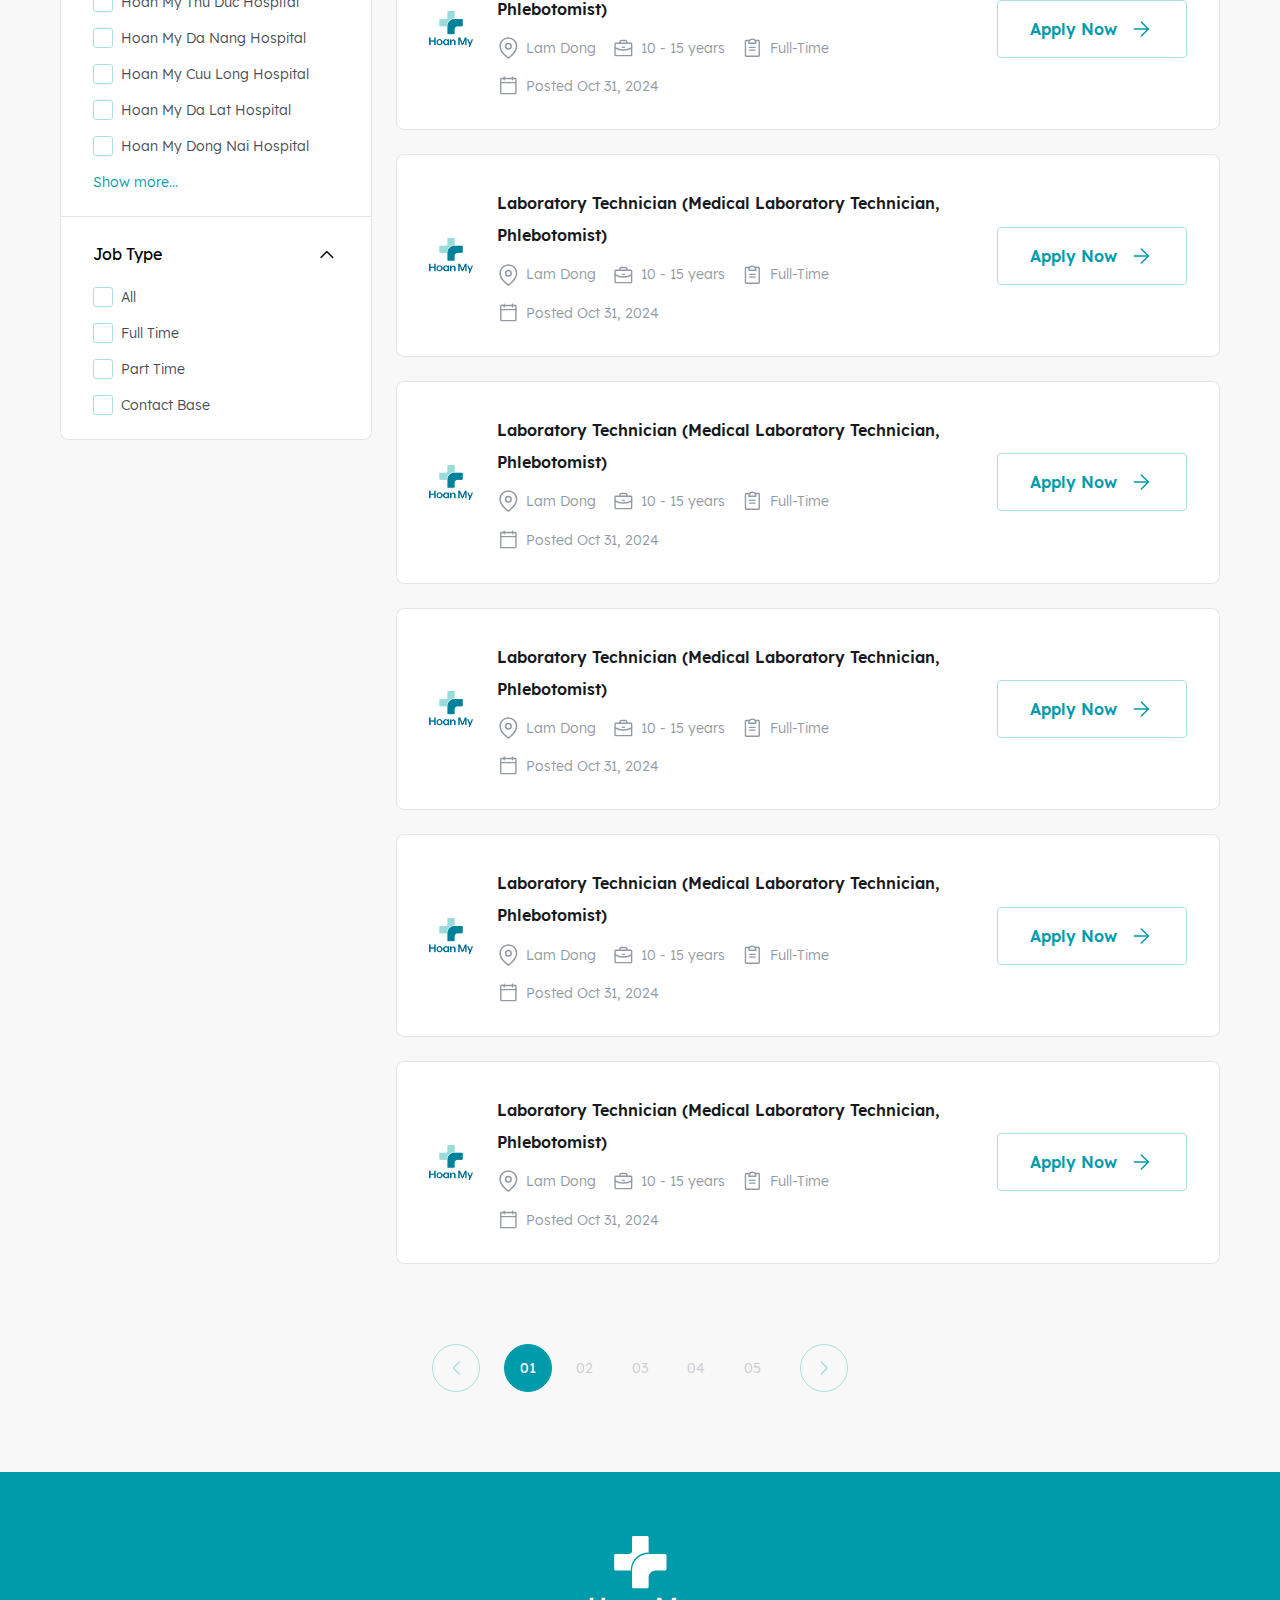
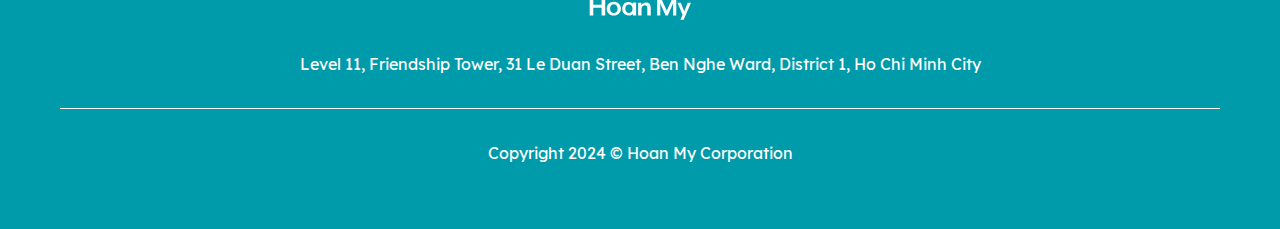
==== commit a08f3fa5: "fix feedback p1" ====
--- a/index.html
+++ b/index.html
@@ -458,7 +458,7 @@
                         </div>
                     </form>
                     <div class="career-list">
-                        <div class="career-item">
+                        <a href="./detail.html" class="career-item">
                             <div>
                                 <img class="logo" src="./assets/images/logo-hoanmy.png" alt="hoanmy logo">
                             </div>
@@ -486,13 +486,13 @@
                                 </div>
                             </div>
                             <div class="job-btn">
-                                <a href="./detail.html" class="btn btn-secondary">
+                                <button href="./detail.html" class="btn btn-secondary">
                                     <span>Apply now</span>
                                     <img src="./assets/images/fi_arrow-right.svg" alt="fi_arrow-right icon">
-                                </a>
-                            </div>
-                        </div>
-                        <div class="career-item">
+                                </button>
+                            </div>
+                        </a>
+                        <a href="./detail.html" class="career-item">
                             <div>
                                 <img class="logo" src="./assets/images/logo-hoanmy.png" alt="hoanmy logo">
                             </div>
@@ -520,13 +520,13 @@
                                 </div>
                             </div>
                             <div class="job-btn">
-                                <a href="./detail.html" class="btn btn-secondary">
+                                <button href="./detail.html" class="btn btn-secondary">
                                     <span>Apply now</span>
                                     <img src="./assets/images/fi_arrow-right.svg" alt="fi_arrow-right icon">
-                                </a>
-                            </div>
-                        </div>
-                        <div class="career-item">
+                                </button>
+                            </div>
+                        </a>
+                        <a href="./detail.html" class="career-item">
                             <div>
                                 <img class="logo" src="./assets/images/logo-hoanmy.png" alt="hoanmy logo">
                             </div>
@@ -554,13 +554,13 @@
                                 </div>
                             </div>
                             <div class="job-btn">
-                                <a href="./detail.html" class="btn btn-secondary">
+                                <button href="./detail.html" class="btn btn-secondary">
                                     <span>Apply now</span>
                                     <img src="./assets/images/fi_arrow-right.svg" alt="fi_arrow-right icon">
-                                </a>
-                            </div>
-                        </div>
-                        <div class="career-item">
+                                </button>
+                            </div>
+                        </a>
+                        <a href="./detail.html" class="career-item">
                             <div>
                                 <img class="logo" src="./assets/images/logo-hoanmy.png" alt="hoanmy logo">
                             </div>
@@ -588,13 +588,13 @@
                                 </div>
                             </div>
                             <div class="job-btn">
-                                <a href="./detail.html" class="btn btn-secondary">
+                                <button href="./detail.html" class="btn btn-secondary">
                                     <span>Apply now</span>
                                     <img src="./assets/images/fi_arrow-right.svg" alt="fi_arrow-right icon">
-                                </a>
-                            </div>
-                        </div>
-                        <div class="career-item">
+                                </button>
+                            </div>
+                        </a>
+                        <a href="./detail.html" class="career-item">
                             <div>
                                 <img class="logo" src="./assets/images/logo-hoanmy.png" alt="hoanmy logo">
                             </div>
@@ -622,13 +622,13 @@
                                 </div>
                             </div>
                             <div class="job-btn">
-                                <a href="./detail.html" class="btn btn-secondary">
+                                <button href="./detail.html" class="btn btn-secondary">
                                     <span>Apply now</span>
                                     <img src="./assets/images/fi_arrow-right.svg" alt="fi_arrow-right icon">
-                                </a>
-                            </div>
-                        </div>
-                        <div class="career-item">
+                                </button>
+                            </div>
+                        </a>
+                        <a href="./detail.html" class="career-item">
                             <div>
                                 <img class="logo" src="./assets/images/logo-hoanmy.png" alt="hoanmy logo">
                             </div>
@@ -656,13 +656,13 @@
                                 </div>
                             </div>
                             <div class="job-btn">
-                                <a href="./detail.html" class="btn btn-secondary">
+                                <button href="./detail.html" class="btn btn-secondary">
                                     <span>Apply now</span>
                                     <img src="./assets/images/fi_arrow-right.svg" alt="fi_arrow-right icon">
-                                </a>
-                            </div>
-                        </div>
-                        <div class="career-item">
+                                </button>
+                            </div>
+                        </a>
+                        <a href="./detail.html" class="career-item">
                             <div>
                                 <img class="logo" src="./assets/images/logo-hoanmy.png" alt="hoanmy logo">
                             </div>
@@ -690,13 +690,13 @@
                                 </div>
                             </div>
                             <div class="job-btn">
-                                <a href="./detail.html" class="btn btn-secondary">
+                                <button href="./detail.html" class="btn btn-secondary">
                                     <span>Apply now</span>
                                     <img src="./assets/images/fi_arrow-right.svg" alt="fi_arrow-right icon">
-                                </a>
-                            </div>
-                        </div>
-                        <div class="career-item">
+                                </button>
+                            </div>
+                        </a>
+                        <a href="./detail.html" class="career-item">
                             <div>
                                 <img class="logo" src="./assets/images/logo-hoanmy.png" alt="hoanmy logo">
                             </div>
@@ -724,13 +724,13 @@
                                 </div>
                             </div>
                             <div class="job-btn">
-                                <a href="./detail.html" class="btn btn-secondary">
+                                <button href="./detail.html" class="btn btn-secondary">
                                     <span>Apply now</span>
                                     <img src="./assets/images/fi_arrow-right.svg" alt="fi_arrow-right icon">
-                                </a>
-                            </div>
-                        </div>
-                        <div class="career-item">
+                                </button>
+                            </div>
+                        </a>
+                        <a href="./detail.html" class="career-item">
                             <div>
                                 <img class="logo" src="./assets/images/logo-hoanmy.png" alt="hoanmy logo">
                             </div>
@@ -758,12 +758,12 @@
                                 </div>
                             </div>
                             <div class="job-btn">
-                                <a href="./detail.html" class="btn btn-secondary">
+                                <button href="./detail.html" class="btn btn-secondary">
                                     <span>Apply now</span>
                                     <img src="./assets/images/fi_arrow-right.svg" alt="fi_arrow-right icon">
-                                </a>
-                            </div>
-                        </div>
+                                </button>
+                            </div>
+                        </a>
                     </div>
                     <div class="no-result d-none">
                         <div class="title">No result is found</div>
@@ -1115,11 +1115,11 @@
                             </svg>
                         </div>
                         <div class="pagi-group">
-                            <div class="pagi-page active">1</div>
-                            <div class="pagi-page">2</div>
-                            <div class="pagi-page">3</div>
-                            <div class="pagi-page">4</div>
-                            <div class="pagi-page">5</div>
+                            <div class="pagi-page active">01</div>
+                            <div class="pagi-page">02</div>
+                            <div class="pagi-page">03</div>
+                            <div class="pagi-page">04</div>
+                            <div class="pagi-page">05</div>
                         </div>
                         <div class="pagi-next pagi-btn">
                             <svg xmlns="http://www.w3.org/2000/svg" width="25" height="24" viewBox="0 0 25 24"
--- a/assets/css/main.css
+++ b/assets/css/main.css
@@ -129,6 +129,8 @@
 
     text-transform: capitalize;
     width: fit-content;
+    box-shadow: none;
+    outline: none;
 }
 
 .btn.medium {
@@ -139,7 +141,12 @@
     padding: 8px 16px;
 }
 
-.btn:hover img {
+.btn-secondary:hover img,
+.btn-secondary:hover img,
+.btn-secondary:focus img,
+.btn-secondary:focus img,
+.btn-secondary:active img,
+.btn-secondary:active img  {
     filter: brightness(0) invert(1);
 }
 
@@ -158,16 +165,25 @@
 
 .btn-primary:focus,
 .btn-secondary:focus,
-.btn-white:focus {
+.btn-white:focus,
+.btn-primary:active,
+.btn-secondary:active,
+.btn-white:active {
     border: 1px solid var(--secondary-500);
     background-color: var(--secondary-500);
+    outline: none;
+    box-shadow: none;
+    -webkit-appearance: none;
+    -moz-appearance: none;
+    appearance: none;
+    user-select: none;
 }
 
 .btn-secondary {
     border: 1px solid var(--tertiary-500);
     background-color: #fff;
     color: var(--primary-500);
-    transition: all 0.3s linear;
+    /* transition: all 0.3s linear; */
 }
 
 .btn-secondary:hover,
@@ -562,6 +578,7 @@
     color: #9199A3;
     outline: none;
     flex: 1;
+    padding: 8px 0;
 }
 
 .hero .keyword-text input::placeholder {
@@ -579,14 +596,15 @@
     }
 
     .hero-title {
-        font-size: 18px;
-        line-height: 40px;
+        font-size: 20px;
+        line-height: 30px;
+        text-align: center;
     }
 
     .hero .search {
-        width: 100%;
-        position: relative;
-        top: 40px;
+        width: calc(100% - 48px);
+        position: absolute;
+        bottom: -35px;
     }
 
     .hero .search .search-dropdown,
@@ -595,7 +613,12 @@
     }
 
     .hero .search-container {
-        padding: 8px 0;
+        padding: 8px;
+        border-radius: 8px;
+    }
+
+    .hero .search-text::after {
+        display: none;
     }
 
     .hero .keyword-text,
@@ -647,6 +670,10 @@
     border-bottom: 1px solid #E4E5E8;
 }
 
+.career .career-filter .filter-item:last-child {
+    border-bottom: 0px;
+}
+
 .career .filter-item-top {
     display: flex;
     align-items: center;
@@ -686,7 +713,7 @@
 .career .filter-bottom-list label {
     font-size: 14px;
     font-style: normal;
-    font-weight: 500;
+    font-weight: 400;
     line-height: 20px;
     color: #474C54;
     cursor: pointer;
@@ -720,7 +747,14 @@
 
 .career .career-item:hover {
     box-shadow: 0px 8px 16px 0px rgba(0, 62, 68, 0.10);
+    border: 1px solid #E4E5E8;
     transition: all 0.3s linear;
+}
+
+.career .career-item:active,
+.career .career-item:focus {
+    border: 1px solid var(--primary-500);
+    box-shadow: 0px 8px 16px 0px rgba(0, 62, 68, 0.10);
 }
 
 .career .career-item .logo {
@@ -816,10 +850,21 @@
     line-height: 20px;
     color: #C8CCD1;
     cursor: pointer;
+    border: 1px solid transparent;
+    transition: all 0.3s linear;
+}
+
+.career .pagination-container .pagi-page:hover {
+    border: 1px solid var(--tertiary-500);
+    color: var(--tertiary-500);
+    font-weight: 500;
+    transition: all 0.3s linear;
 }
 
 .career .pagination-container .pagi-page.active {
     background-color: var(--primary-500);
+    border: 1px solid var(--primary-500);
+    font-weight: 500;
     color: #fff;
 }
 
@@ -893,6 +938,17 @@
     flex-direction: column;
     gap: 24px;
     border: 1px solid #E4E5E8;
+}
+
+.career-list-mb-item:hover {
+    border: 1px solid #E4E5E8;
+    box-shadow: 0px 8px 16px 0px rgba(0, 62, 68, 0.10);
+}
+
+.career-list-mb-item:active,
+.career-list-mb-item:focus {
+    border: 1px solid var(--primary-500);
+    box-shadow: 0px 8px 16px 0px rgba(0, 62, 68, 0.10);
 }
 
 .career-list-mb-top {
@@ -1181,6 +1237,10 @@
 
     /* dropdown */
 
+    .filter-item-bottom .search-dropdown .dropdown.none {
+        border: 1px solid #9199A3;
+    }
+
     .filter-item-bottom .search-dropdown {
         display: block;
     }
@@ -1190,6 +1250,7 @@
         line-height: 20px;
         font-weight: 400;
         color: #9199A3;
+        border: 1px solid var(--primary-500);
     }
     
     .filter-item-bottom .search-dropdown .logo-location,
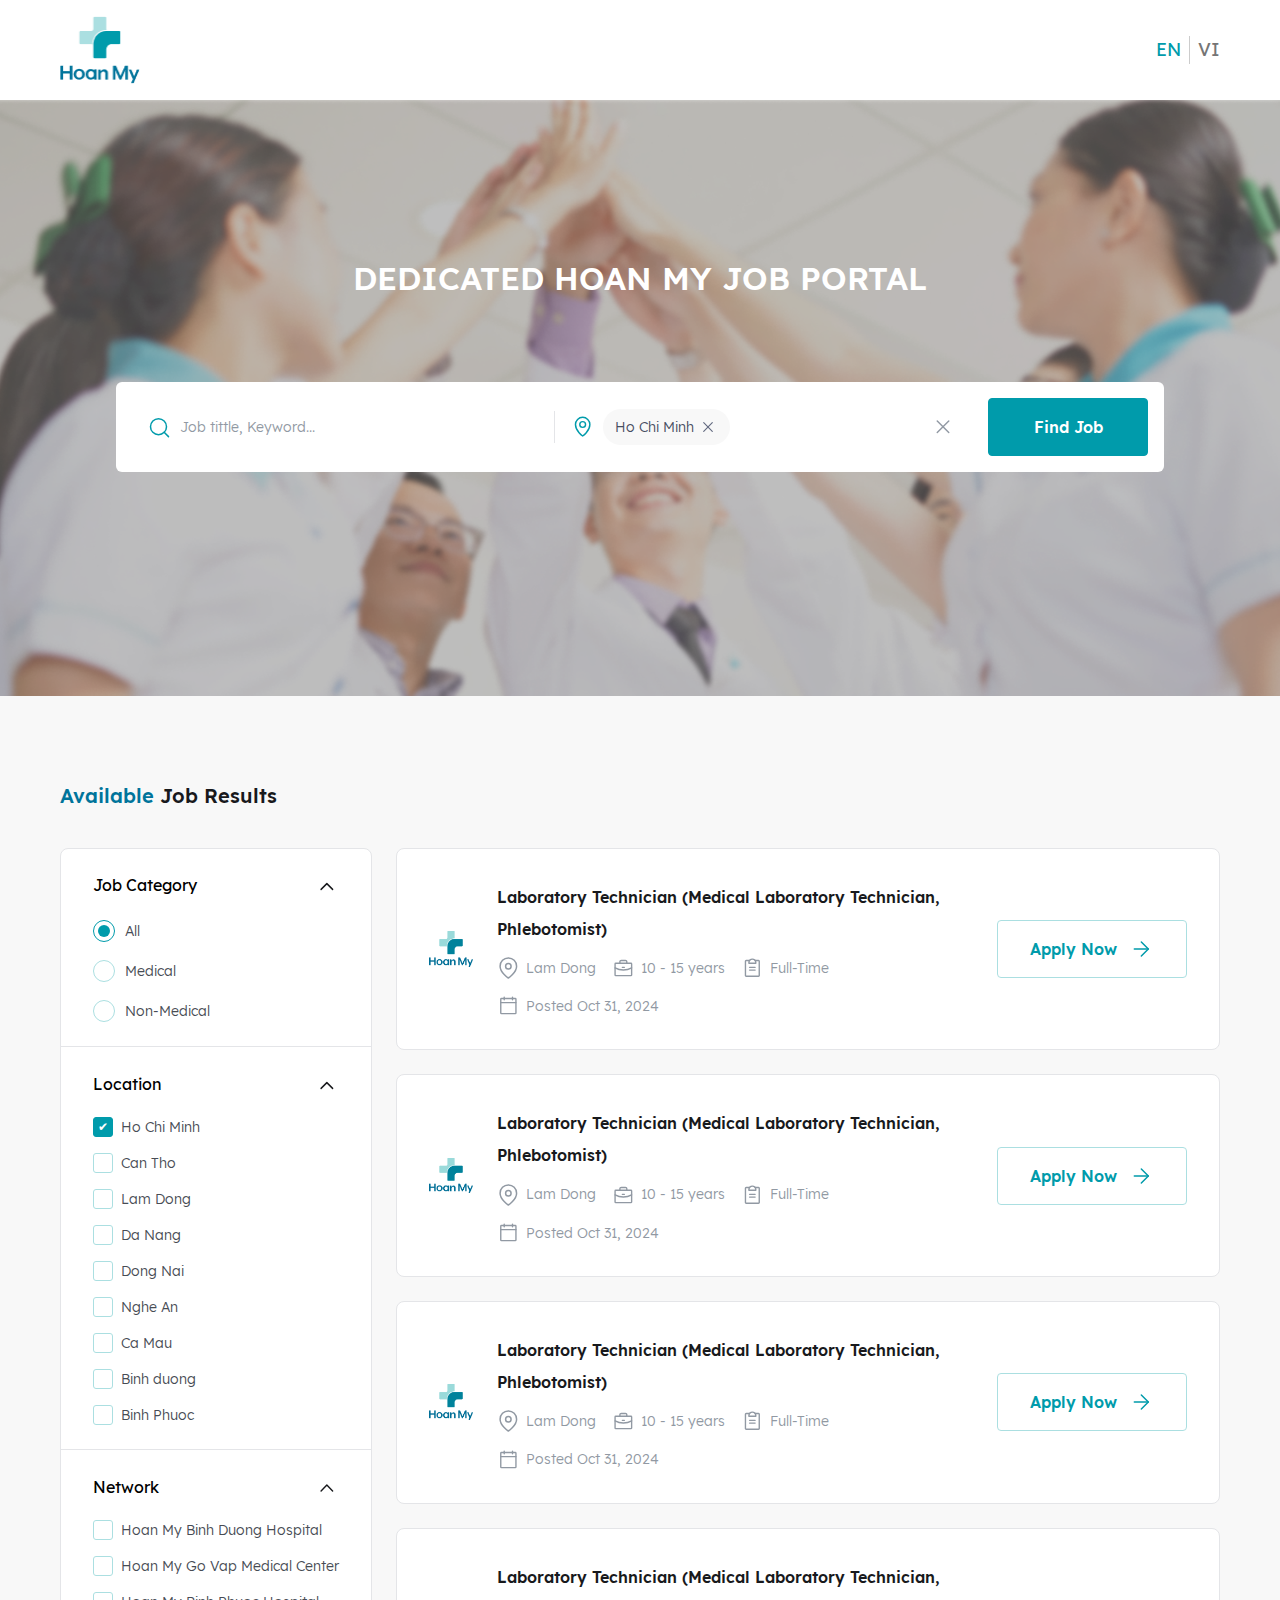
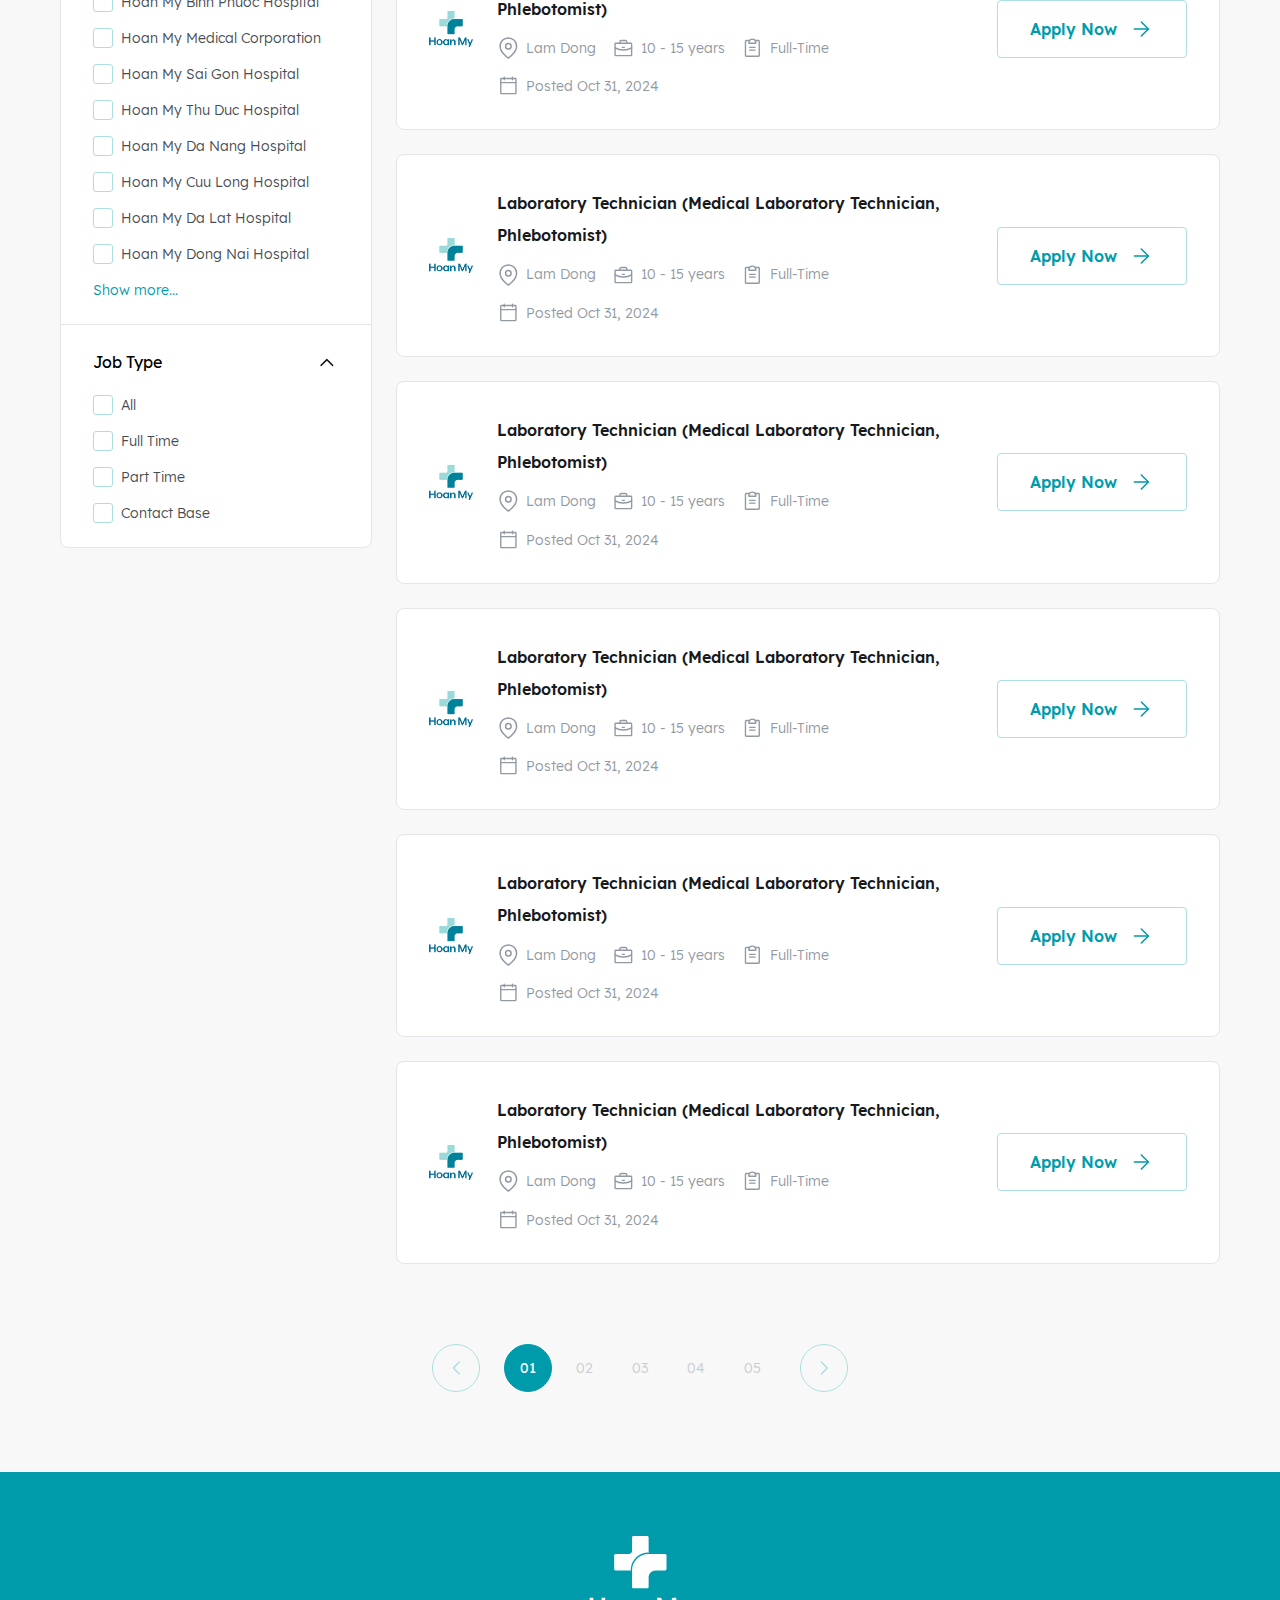
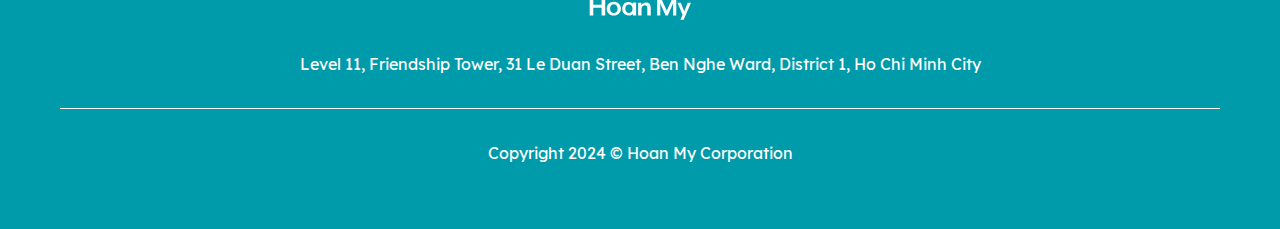
==== commit 5e6bad7d: "fix filter radio button" ====
--- a/index.html
+++ b/index.html
@@ -227,67 +227,58 @@
                                 <div class="filter-item-bottom">
                                     <div class="filter-bottom-list">
                                         <div class="group-checkbox">
-                                            <input type="checkbox" name="dropdown-group"
-                                                class="check checkbox-custom" id="checkbox-custom_01"
-                                                value="1">
+                                            <input type="checkbox" name="dropdown-group" class="check checkbox-custom"
+                                                id="checkbox-custom_01" value="1">
                                             <label for="checkbox-custom_01" class="checkbox-custom-label">Ho
                                                 Chi Minh</label>
                                         </div>
                                         <div class="group-checkbox">
-                                            <input type="checkbox" name="dropdown-group"
-                                                class="check checkbox-custom" id="checkbox-custom_02"
-                                                value="2">
-                                            <label for="checkbox-custom_02"
-                                                class="checkbox-custom-label">Can Tho</label>
-                                        </div>
-                                        <div class="group-checkbox">
-                                            <input type="checkbox" name="dropdown-group"
-                                                class="check checkbox-custom" id="checkbox-custom_03"
-                                                value="3">
-                                            <label for="checkbox-custom_03"
-                                                class="checkbox-custom-label">Lam Dong</label>
-                                        </div>
-                                        <div class="group-checkbox">
-                                            <input type="checkbox" name="dropdown-group"
-                                                class="check checkbox-custom" id="checkbox-custom_09"
-                                                value="9">
+                                            <input type="checkbox" name="dropdown-group" class="check checkbox-custom"
+                                                id="checkbox-custom_02" value="2">
+                                            <label for="checkbox-custom_02" class="checkbox-custom-label">Can
+                                                Tho</label>
+                                        </div>
+                                        <div class="group-checkbox">
+                                            <input type="checkbox" name="dropdown-group" class="check checkbox-custom"
+                                                id="checkbox-custom_03" value="3">
+                                            <label for="checkbox-custom_03" class="checkbox-custom-label">Lam
+                                                Dong</label>
+                                        </div>
+                                        <div class="group-checkbox">
+                                            <input type="checkbox" name="dropdown-group" class="check checkbox-custom"
+                                                id="checkbox-custom_09" value="9">
                                             <label for="checkbox-custom_09" class="checkbox-custom-label">Da
                                                 Nang</label>
                                         </div>
                                         <div class="group-checkbox">
-                                            <input type="checkbox" name="dropdown-group"
-                                                class="check checkbox-custom" id="checkbox-custom_04"
-                                                value="4">
-                                            <label for="checkbox-custom_04"
-                                                class="checkbox-custom-label">Dong Nai</label>
-                                        </div>
-                                        <div class="group-checkbox">
-                                            <input type="checkbox" name="dropdown-group"
-                                                class="check checkbox-custom" id="checkbox-custom_05"
-                                                value="5">
-                                            <label for="checkbox-custom_05"
-                                                class="checkbox-custom-label">Nghe An</label>
-                                        </div>
-                                        <div class="group-checkbox">
-                                            <input type="checkbox" name="dropdown-group"
-                                                class="check checkbox-custom" id="checkbox-custom_06"
-                                                value="6">
+                                            <input type="checkbox" name="dropdown-group" class="check checkbox-custom"
+                                                id="checkbox-custom_04" value="4">
+                                            <label for="checkbox-custom_04" class="checkbox-custom-label">Dong
+                                                Nai</label>
+                                        </div>
+                                        <div class="group-checkbox">
+                                            <input type="checkbox" name="dropdown-group" class="check checkbox-custom"
+                                                id="checkbox-custom_05" value="5">
+                                            <label for="checkbox-custom_05" class="checkbox-custom-label">Nghe
+                                                An</label>
+                                        </div>
+                                        <div class="group-checkbox">
+                                            <input type="checkbox" name="dropdown-group" class="check checkbox-custom"
+                                                id="checkbox-custom_06" value="6">
                                             <label for="checkbox-custom_06" class="checkbox-custom-label">Ca
                                                 Mau</label>
                                         </div>
                                         <div class="group-checkbox">
-                                            <input type="checkbox" name="dropdown-group"
-                                                class="check checkbox-custom" id="checkbox-custom_07"
-                                                value="7">
-                                            <label for="checkbox-custom_07"
-                                                class="checkbox-custom-label">Binh duong</label>
-                                        </div>
-                                        <div class="group-checkbox">
-                                            <input type="checkbox" name="dropdown-group"
-                                                class="check checkbox-custom" id="checkbox-custom_08"
-                                                value="8">
-                                            <label for="checkbox-custom_08"
-                                                class="checkbox-custom-label">Binh Phuoc</label>
+                                            <input type="checkbox" name="dropdown-group" class="check checkbox-custom"
+                                                id="checkbox-custom_07" value="7">
+                                            <label for="checkbox-custom_07" class="checkbox-custom-label">Binh
+                                                duong</label>
+                                        </div>
+                                        <div class="group-checkbox">
+                                            <input type="checkbox" name="dropdown-group" class="check checkbox-custom"
+                                                id="checkbox-custom_08" value="8">
+                                            <label for="checkbox-custom_08" class="checkbox-custom-label">Binh
+                                                Phuoc</label>
                                         </div>
                                     </div>
                                 </div>
@@ -305,39 +296,60 @@
                                 <div class="filter-item-bottom">
                                     <div class="filter-bottom-list">
                                         <div class="group-checkbox">
-                                            <input type="checkbox" id="network_1" name="network_1"
-                                                value="Hoan My Medical Corporation">
-                                            <label for="network_1">Hoan My Medical Corporation</label>
-                                        </div>
-                                        <div class="group-checkbox">
-                                            <input type="checkbox" id="network_2" name="network_2"
-                                                value="Hoan My Sai Gon Hospital">
-                                            <label for="network_2">Hoan My Sai Gon Hospital</label>
-                                        </div>
-                                        <div class="group-checkbox">
-                                            <input type="checkbox" id="network_3" name="network_3"
-                                                value="Hoan My Thu Duc Hospital">
-                                            <label for="network_3">Hoan My Thu Duc Hospital</label>
-                                        </div>
-                                        <div class="group-checkbox">
-                                            <input type="checkbox" id="network_4" name="network_4"
-                                                value="Hoan My Da Nang Hospital">
-                                            <label for="network_4">Hoan My Da Nang Hospital</label>
-                                        </div>
-                                        <div class="group-checkbox">
-                                            <input type="checkbox" id="network_5" name="network_5"
-                                                value="Hoan My Cuu Long Hospital">
-                                            <label for="network_5">Hoan My Cuu Long Hospital</label>
-                                        </div>
-                                        <div class="group-checkbox">
-                                            <input type="checkbox" id="network_6" name="network_6"
-                                                value="Hoan My Da Lat Hospital">
-                                            <label for="network_6">Hoan My Da Lat Hospital</label>
-                                        </div>
-                                        <div class="group-checkbox">
-                                            <input type="checkbox" id="network_7" name="network_7"
-                                                value="Hoan My Dong Nai Hospital">
-                                            <label for="network_7">Hoan My Dong Nai Hospital</label>
+                                            <input type="checkbox" id="branch_1" name="branch_1" value="HMBD">
+                                            <label for="branch_1">Hoan My Binh Duong Hospital</label>
+                                        </div>
+                                        <div class="group-checkbox">
+                                            <input type="checkbox" id="branch_2" name="branch_2" value="HMGV">
+                                            <label for="branch_2">Hoan My Go Vap Medical Center</label>
+                                        </div>
+                                        <div class="group-checkbox">
+                                            <input type="checkbox" id="branch_3" name="branch_3" value="HMBP">
+                                            <label for="branch_3">Hoan My Binh Phuoc Hospital</label>
+                                        </div>
+                                        <div class="group-checkbox">
+                                            <input type="checkbox" id="branch_8" name="branch_8" value="HMC">
+                                            <label for="branch_8">Hoan My Medical Corporation</label>
+                                        </div>
+                                        <div class="group-checkbox">
+                                            <input type="checkbox" id="branch_9" name="branch_9" value="HMSG">
+                                            <label for="branch_9">Hoan My Sai Gon Hospital</label>
+                                        </div>
+                                        <div class="group-checkbox">
+                                            <input type="checkbox" id="branch_10" name="branch_10" value="HMTD">
+                                            <label for="branch_10">Hoan My Thu Duc Hospital</label>
+                                        </div>
+                                        <div class="group-checkbox">
+                                            <input type="checkbox" id="branch_11" name="branch_11" value="HMDNG">
+                                            <label for="branch_11">Hoan My Da Nang Hospital</label>
+                                        </div>
+                                        <div class="group-checkbox">
+                                            <input type="checkbox" id="branch_12" name="branch_12" value="HMCL">
+                                            <label for="branch_12">Hoan My Cuu Long Hospital</label>
+                                        </div>
+                                        <div class="group-checkbox">
+                                            <input type="checkbox" id="branch_13" name="branch_13" value="HMDL">
+                                            <label for="branch_13">Hoan My Da Lat Hospital</label>
+                                        </div>
+                                        <div class="group-checkbox">
+                                            <input type="checkbox" id="branch_14" name="branch_14" value="HMDNI">
+                                            <label for="branch_14">Hoan My Dong Nai Hospital</label>
+                                        </div>
+                                        <div class="group-checkbox">
+                                            <input type="checkbox" id="branch_15" name="branch_15" value="HMV">
+                                            <label for="branch_15">Hoan My Vinh Hospital</label>
+                                        </div>
+                                        <div class="group-checkbox">
+                                            <input type="checkbox" id="branch_16" name="branch_16" value="HMMH">
+                                            <label for="branch_16">Hoan My Minh Hai Hospital</label>
+                                        </div>
+                                        <div class="group-checkbox">
+                                            <input type="checkbox" id="branch_17" name="branch_17" value="HMG">
+                                            <label for="branch_17">Hoan My Gold Medical Center</label>
+                                        </div>
+                                        <div class="group-checkbox">
+                                            <input type="checkbox" id="branch_18" name="branch_18" value="HMTP">
+                                            <label for="branch_18">Hoan My Tan Phu Medical Center</label>
                                         </div>
                                         <div class="show-more-filter">Show more...</div>
                                     </div>
--- a/assets/css/main.css
+++ b/assets/css/main.css
@@ -1167,7 +1167,8 @@
         display: none;
     }
 
-    .career .career-filter .filter-item.category .filter-bottom-list {
+    .career .career-filter .filter-item.category .filter-bottom-list,
+    .career .career-filter .filter-item.type .filter-bottom-list {
         flex-direction: row;
         gap: 16px;
     }
@@ -1182,8 +1183,8 @@
         display: none;
     }
 
-    .career .filter-item.location .filter-bottom-list label,
-    .career .filter-item.type .filter-bottom-list label
+    .career .filter-item.location .filter-bottom-list label
+    /* .career .filter-item.type .filter-bottom-list label */
      {
         display: inline-flex;
         padding: 8px 16px;
@@ -1339,6 +1340,7 @@
     .component-dropdown-newtwork.active {
         opacity: 1;
         visibility: visible;
+        z-index: 10;
         transition: all 0.3s linear;
     }
 
